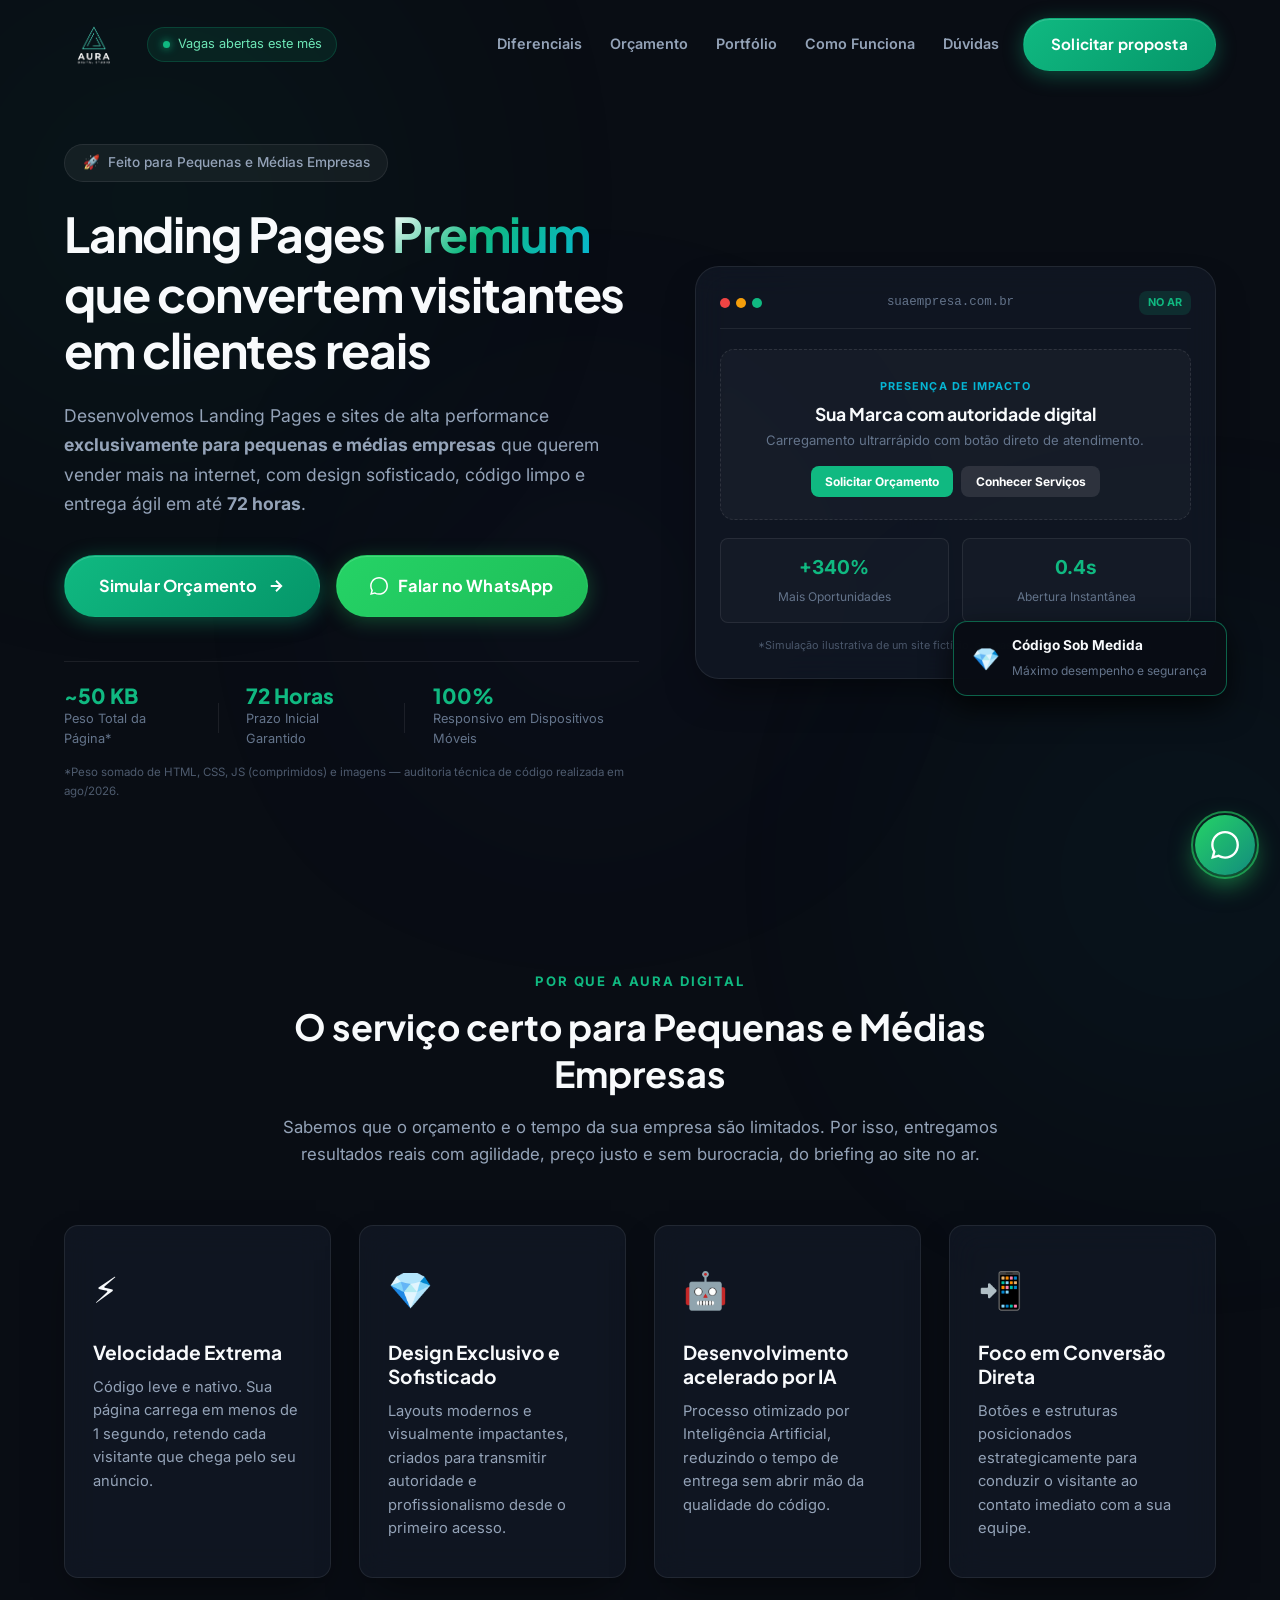
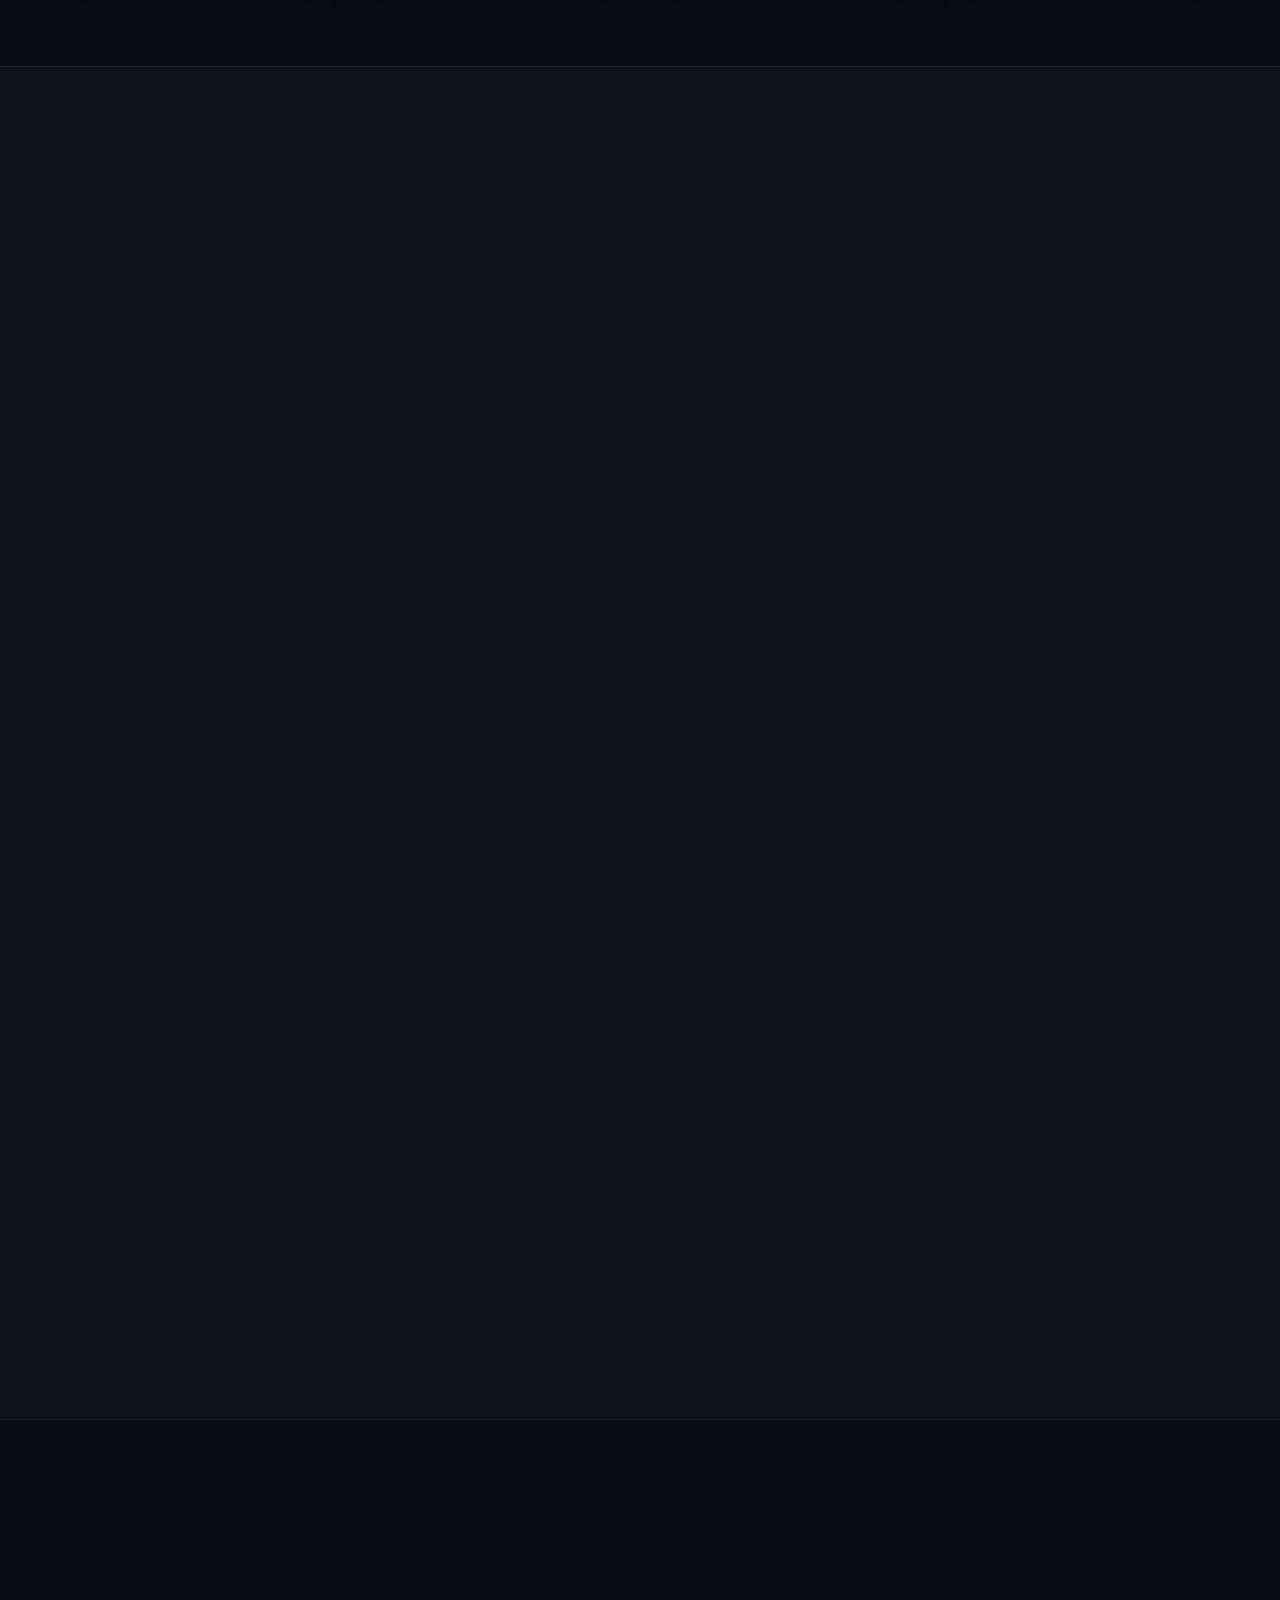
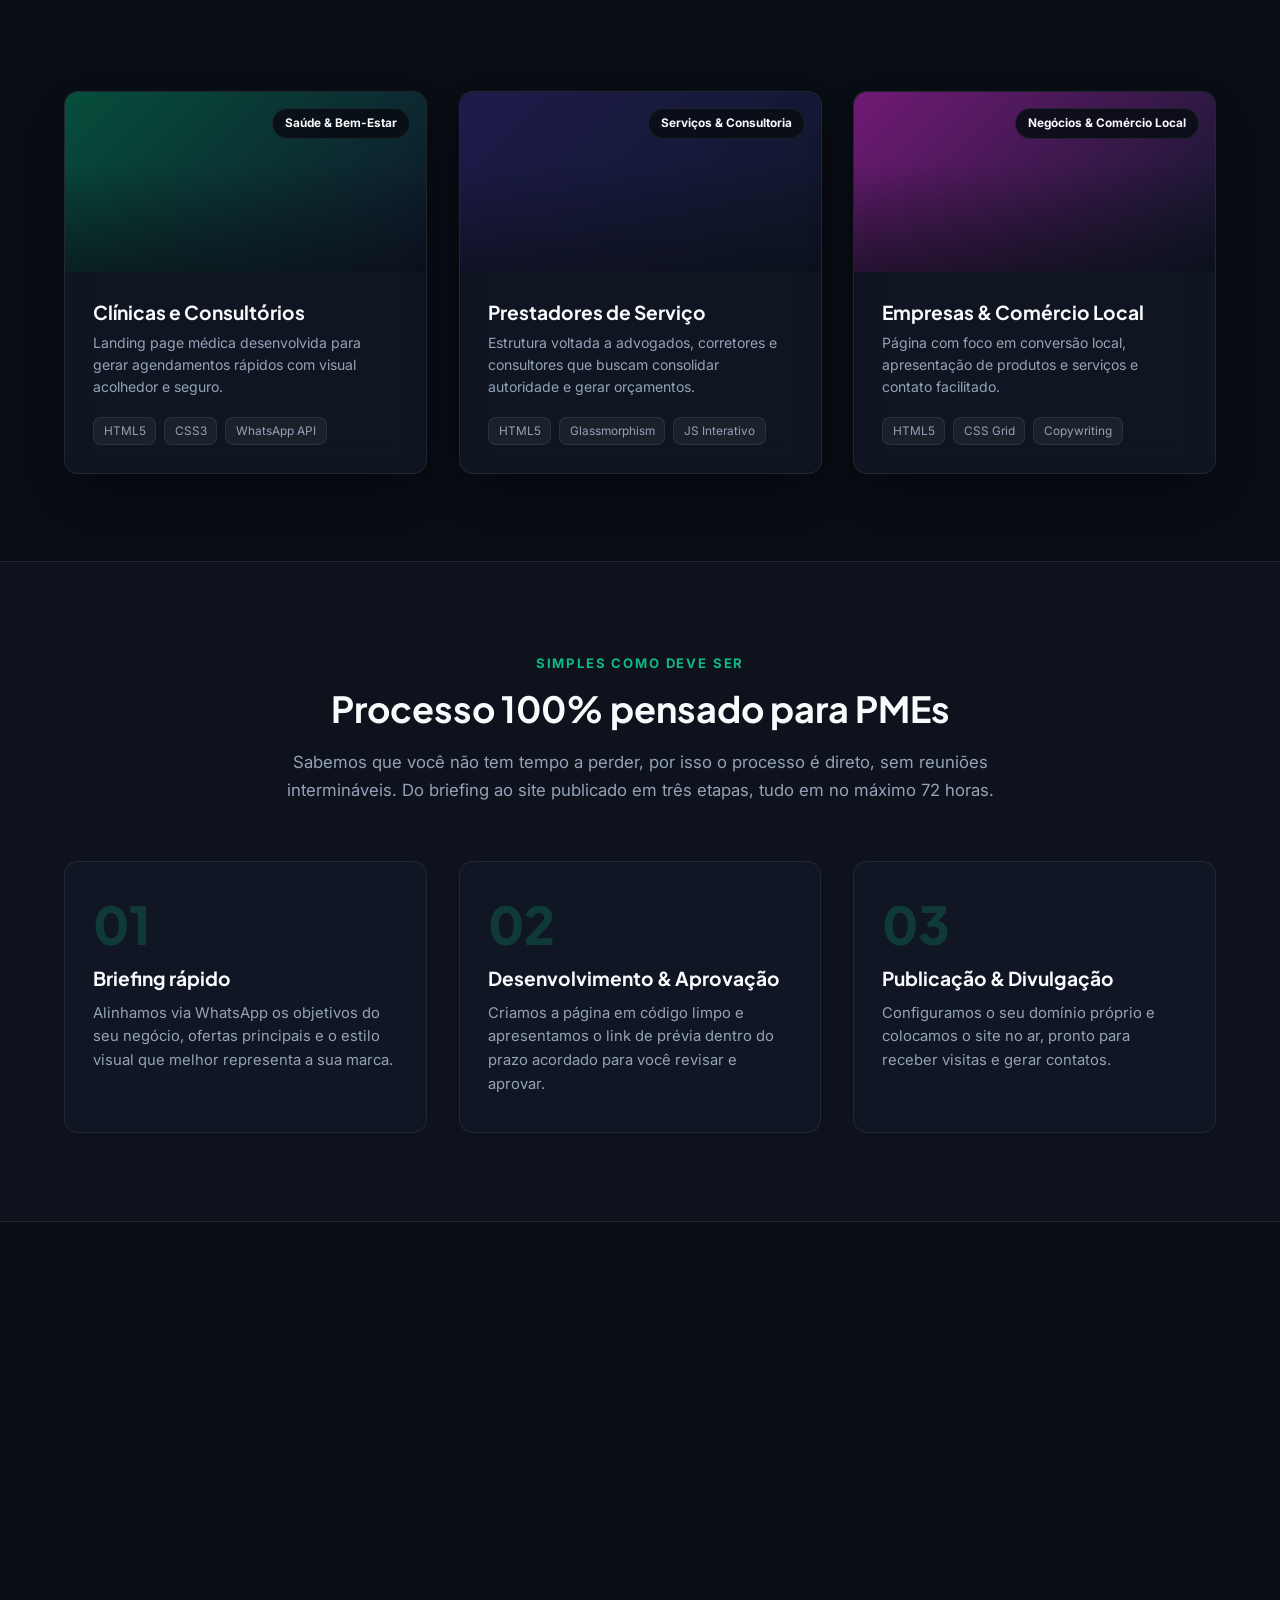
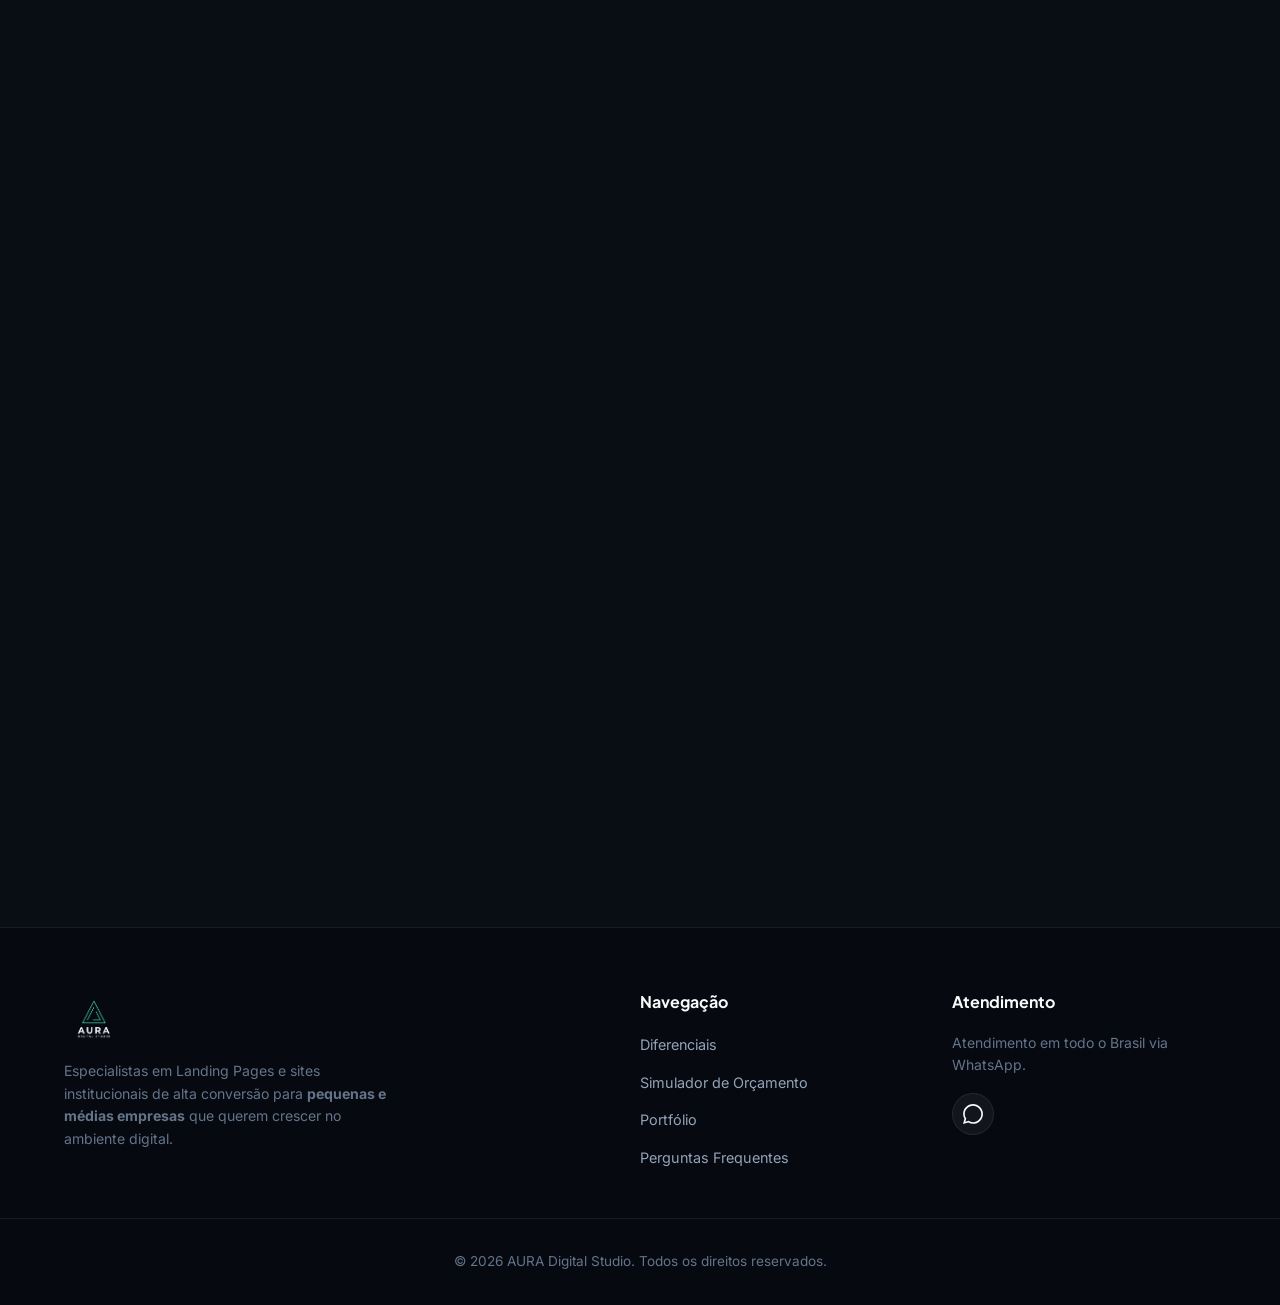
==== index.html @ 718838ae "git commit -m "Updated logo and styles"" ====
<!DOCTYPE html>
<html lang="pt-BR">

<head>
    <meta charset="UTF-8">
    <meta name="viewport" content="width=device-width, initial-scale=1.0">
    <title>AURA Digital Studio | Landing Pages & Sites de Alta Performance</title>
    <meta name="description"
        content="Desenvolvimento acelerado de Landing Pages e Sites de alta conversão para pequenas e médias empresas. Design premium e entregas em até 72 horas.">
    <meta name="theme-color" content="#090d14">
    <meta property="og:title" content="AURA Digital Studio | Sites & Landing Pages que Vendem">
    <meta property="og:description"
        content="Eleve a presença digital do seu negócio com uma Landing Page moderna, ultrarrápida e otimizada para dispositivos móveis.">
    <meta property="og:type" content="website">
    <link rel="preconnect" href="https://fonts.googleapis.com">
    <link rel="preconnect" href="https://fonts.gstatic.com" crossorigin>
    <link
        href="https://fonts.googleapis.com/css2?family=Inter:wght@400;500&family=Plus+Jakarta+Sans:wght@700;800&display=swap"
        rel="stylesheet">
    <link rel="stylesheet" href="styles.css">
</head>

<body>

    <!-- Background Glows -->
    <div class="bg-glow bg-glow-1"></div>
    <div class="bg-glow bg-glow-2"></div>
    <div class="bg-glow bg-glow-3"></div>

    <!-- Header -->
    <header class="site-header" id="header">
        <div class="container header-container">

            <!-- Logo da Marca -->
            <a href="#" class="logo" aria-label="AURA Digital Studio">
                <img src="assets/img/logo_aura.png" alt="Logo AURA Digital Studio" class="logo-img" width="46" height="52">
            </a>

            <div class="header-status">
                <span class="status-dot"></span>
                <span class="status-text">Vagas abertas este mês</span>
            </div>

            <nav class="nav-menu" id="navMenu">
                <a href="#diferenciais" class="nav-link">Diferenciais</a>
                <a href="#calculadora" class="nav-link">Orçamento</a>
                <a href="#portfolio" class="nav-link">Portfólio</a>
                <a href="#processo" class="nav-link">Como Funciona</a>
                <a href="#faq" class="nav-link">Dúvidas</a>
            </nav>

            <a href="#calculadora" class="btn btn-primary nav-cta">Solicitar proposta</a>

            <button class="mobile-toggle" id="mobileToggle" aria-label="Abrir Menu">
                <span></span><span></span><span></span>
            </button>
        </div>
    </header>

    <main>
        <!-- ===================== HERO ===================== -->
        <section class="hero-section" id="hero">
            <div class="container hero-grid">
                <div class="hero-content">
                    <div class="pill-badge magnetic">
                        <span class="pill-icon">🚀</span>
                        <span>Feito para Pequenas e Médias Empresas</span>
                    </div>

                    <h1 class="hero-title">
                        Landing Pages <span class="gradient-text">Premium</span><br>
                        que convertem visitantes<br>em clientes reais
                    </h1>

                    <p class="hero-subtitle">
                        Desenvolvemos Landing Pages e sites de alta performance <strong>exclusivamente para pequenas e
                            médias empresas</strong> que querem vender mais na internet, com design sofisticado, código
                        limpo e entrega ágil em até <strong>72 horas</strong>.
                    </p>

                    <div class="hero-actions">
                        <a href="#calculadora" class="btn btn-primary btn-lg magnetic">
                            <span>Simular Orçamento</span>
                            <svg width="18" height="18" viewBox="0 0 24 24" fill="none" stroke="currentColor"
                                stroke-width="2.5">
                                <path d="M5 12h14M12 5l7 7-7 7" />
                            </svg>
                        </a>
                        <a href="https://wa.me/5585981562086?text=Ol%C3%A1!%20Gostaria%20de%20solicitar%20uma%20proposta%20de%20desenvolvimento%20de%20site."
                            target="_blank" rel="noopener" class="btn btn-whatsapp btn-lg magnetic">
                            <svg width="18" height="18" viewBox="0 0 24 24" fill="currentColor">
                                <path
                                    d="M.057 24l1.687-6.163c-1.041-1.804-1.588-3.849-1.587-5.946.003-6.556 5.338-11.891 11.893-11.891 3.181.001 6.167 1.24 8.413 3.488 2.245 2.248 3.481 5.236 3.48 8.414-.003 6.557-5.338 11.892-11.893 11.892-1.99-.001-3.951-.5-5.688-1.448l-6.305 1.654zm6.597-3.807c1.676.995 3.276 1.591 5.392 1.592 5.448 0 9.886-4.434 9.889-9.885.002-5.462-4.415-9.89-9.881-9.892-5.452 0-9.887 4.434-9.889 9.884-.001 2.225.651 3.891 1.746 5.634l-.999 3.648 3.742-.981z" />
                            </svg>
                            <span>Falar no WhatsApp</span>
                        </a>
                    </div>

                    <div class="hero-metrics">
                        <div class="metric-item">
                            <span class="metric-value">~50 KB</span>
                            <span class="metric-label">Peso Total da Página*</span>
                        </div>
                        <div class="metric-divider"></div>
                        <div class="metric-item">
                            <span class="metric-value">72 Horas</span>
                            <span class="metric-label">Prazo Inicial Garantido</span>
                        </div>
                        <div class="metric-divider"></div>
                        <div class="metric-item">
                            <span class="metric-value">100%</span>
                            <span class="metric-label">Responsivo em Dispositivos Móveis</span>
                        </div>
                    </div>
                    <p class="metrics-footnote">*Peso somado de HTML, CSS, JS (comprimidos) e imagens — auditoria técnica de código realizada em ago/2026.</p>
                </div>

                <!-- Hero Mockup -->
                <div class="hero-visual" id="heroVisual">
                    <div class="glass-card hero-preview-card" id="heroCard">
                        <div class="card-header-bar">
                            <div class="window-dots">
                                <span class="dot red"></span>
                                <span class="dot yellow"></span>
                                <span class="dot green"></span>
                            </div>
                            <div class="window-title">suaempresa.com.br</div>
                            <div class="window-badge">NO AR</div>
                        </div>
                        <div class="card-preview-body">
                            <div class="preview-hero-mock">
                                <div class="mock-tag">PRESENÇA DE IMPACTO</div>
                                <h3>Sua Marca com autoridade digital</h3>
                                <p>Carregamento ultrarrápido com botão direto de atendimento.</p>
                                <div class="mock-btn-group">
                                    <div class="mock-btn primary">Solicitar Orçamento</div>
                                    <div class="mock-btn secondary">Conhecer Serviços</div>
                                </div>
                            </div>
                            <div class="preview-metrics-grid">
                                <div class="mini-stat">
                                    <span class="stat-number">+340%</span>
                                    <span class="stat-text">Mais Oportunidades</span>
                                </div>
                                <div class="mini-stat">
                                    <span class="stat-number">0.4s</span>
                                    <span class="stat-text">Abertura Instantânea</span>
                                </div>
                            </div>
                            <p class="mock-disclaimer">*Simulação ilustrativa de um site fictício, apenas para demonstração visual.</p>
                        </div>
                        <div class="floating-badge" id="floatingBadge">
                            <div class="badge-icon">💎</div>
                            <div class="badge-info">
                                <strong>Código Sob Medida</strong>
                                <span>Máximo desempenho e segurança</span>
                            </div>
                        </div>
                    </div>
                </div>
            </div>
        </section>

        <!-- ===================== DIFERENCIAIS ===================== -->
        <section class="section" id="diferenciais">
            <div class="container">
                <div class="section-header text-center">
                    <span class="section-subtitle">POR QUE A AURA DIGITAL</span>
                    <h2 class="section-title">O serviço certo para Pequenas e Médias Empresas</h2>
                    <p class="section-desc">Sabemos que o orçamento e o tempo da sua empresa são limitados. Por isso,
                        entregamos resultados reais com agilidade, preço justo e sem burocracia, do briefing ao site no
                        ar.</p>
                </div>
                <div class="features-grid">
                    <div class="glass-card feature-card tilt-card">
                        <div class="feature-icon">⚡</div>
                        <h3>Velocidade Extrema</h3>
                        <p>Código leve e nativo. Sua página carrega em menos de 1 segundo, retendo cada visitante que
                            chega pelo seu anúncio.</p>
                    </div>
                    <div class="glass-card feature-card tilt-card">
                        <div class="feature-icon">💎</div>
                        <h3>Design Exclusivo e Sofisticado</h3>
                        <p>Layouts modernos e visualmente impactantes, criados para transmitir autoridade e
                            profissionalismo desde o primeiro acesso.</p>
                    </div>
                    <div class="glass-card feature-card tilt-card">
                        <div class="feature-icon">🤖</div>
                        <h3>Desenvolvimento acelerado por IA</h3>
                        <p>Processo otimizado por Inteligência Artificial, reduzindo o tempo de entrega sem abrir mão da
                            qualidade do código.</p>
                    </div>
                    <div class="glass-card feature-card tilt-card">
                        <div class="feature-icon">📲</div>
                        <h3>Foco em Conversão Direta</h3>
                        <p>Botões e estruturas posicionados estrategicamente para conduzir o visitante ao contato
                            imediato com a sua equipe.</p>
                    </div>
                </div>
            </div>
        </section>

        <!-- ===================== CALCULADORA ===================== -->
        <section class="section section-dark" id="calculadora">
            <div class="container">
                <div class="section-header text-center">
                    <span class="section-subtitle">TRANSPARÊNCIA E FACILIDADE</span>
                    <h2 class="section-title">Simulador de Investimento em Tempo Real</h2>
                    <p class="section-desc">Selecione as opções do seu projeto e confira a estimativa de valor e prazo
                        instantaneamente.</p>
                </div>

                <div class="glass-card calculator-wrapper">
                    <div class="calculator-steps">

                        <!-- Passo 1 -->
                        <div class="calc-group">
                            <label class="calc-label">1. Selecione o Tipo de Projeto:</label>
                            <div class="options-grid" id="typeOptions">
                                <button type="button" class="option-card active" data-type="lp" data-price="690"
                                    data-time="3 a 4 dias úteis">
                                    <div class="option-header">
                                        <span class="option-title">Landing Page de Vendas</span>
                                        <span class="option-badge">Recomendado</span>
                                    </div>
                                    <p class="option-desc">Página focada em converter tráfego e anúncios em novos
                                        contatos diretos no WhatsApp.</p>
                                    <span class="option-price">A partir de R$ 690</span>
                                </button>
                                <button type="button" class="option-card" data-type="site" data-price="1290"
                                    data-time="5 a 7 dias úteis">
                                    <div class="option-header">
                                        <span class="option-title">Site Institucional Completo</span>
                                    </div>
                                    <p class="option-desc">Estrutura multi-seções: Home, Empresa, Serviços, Portfólio e
                                        Contato.</p>
                                    <span class="option-price">A partir de R$ 1.290</span>
                                </button>
                                <button type="button" class="option-card" data-type="redesign" data-price="590"
                                    data-time="3 a 4 dias úteis">
                                    <div class="option-header">
                                        <span class="option-title">Redesign & Modernização</span>
                                    </div>
                                    <p class="option-desc">Reformulação visual completa e melhoria de velocidade em um
                                        site já existente.</p>
                                    <span class="option-price">A partir de R$ 590</span>
                                </button>
                            </div>
                        </div>

                        <!-- Passo 2 -->
                        <div class="calc-group">
                            <label class="calc-label">2. Recursos Adicionais (opcional):</label>
                            <div class="addons-grid" id="addonOptions">
                                <label class="addon-checkbox">
                                    <input type="checkbox" value="seo" data-name="Otimização SEO para o Google"
                                        data-price="150" checked>
                                    <span class="checkmark"></span>
                                    <span class="addon-info">
                                        <strong>Otimização SEO para o Google</strong>
                                        <small>Melhore seu posicionamento orgânico (+ R$ 150)</small>
                                    </span>
                                </label>
                                <label class="addon-checkbox">
                                    <input type="checkbox" value="form" data-name="Formulário de Captura por E-mail"
                                        data-price="100">
                                    <span class="checkmark"></span>
                                    <span class="addon-info">
                                        <strong>Formulário de Captura por E-mail</strong>
                                        <small>Receba dados dos leads na sua caixa de entrada (+ R$ 100)</small>
                                    </span>
                                </label>
                                <label class="addon-checkbox">
                                    <input type="checkbox" value="copy" data-name="Redação de Textos (Copywriting)"
                                        data-price="200" checked>
                                    <span class="checkmark"></span>
                                    <span class="addon-info">
                                        <strong>Redação de textos (copywriting)</strong>
                                        <small>Elaboração profissional focada em conversão (+ R$ 200)</small>
                                    </span>
                                </label>
                                <label class="addon-checkbox">
                                    <input type="checkbox" value="domain" data-name="Configuração de Domínio e SSL"
                                        data-price="100">
                                    <span class="checkmark"></span>
                                    <span class="addon-info">
                                        <strong>Configuração de Domínio e SSL</strong>
                                        <small>Instalação do seu endereço .com.br com certificado de segurança (+ R$
                                            100)</small>
                                    </span>
                                </label>
                            </div>
                        </div>

                        <!-- Passo 3: Manutenção Mensal -->
                        <div class="calc-group">
                            <label class="calc-label">3. Plano de Acompanhamento Mensal (Opcional):</label>
                            <div class="maintenance-options" id="maintenanceOptions">
                                <button type="button" class="maintenance-card" data-plan="none" data-m-price="0"
                                    data-m-name="Sem plano mensal">
                                    <div class="m-header">
                                        <span class="m-title">Sem manutenção</span>
                                    </div>
                                    <p class="m-desc">Entrega única do projeto, sem vínculo mensal.</p>
                                    <span class="m-price">R$ 0/mês</span>
                                </button>
                                <button type="button" class="maintenance-card active" data-plan="essencial"
                                    data-m-price="99" data-m-name="Plano Essencial">
                                    <div class="m-header">
                                        <span class="m-title">Plano Essencial</span>
                                        <span class="option-badge">Popular</span>
                                    </div>
                                    <p class="m-desc">Monitoramento de desempenho, backup mensal e até 2 ajustes de
                                        conteúdo por mês.</p>
                                    <span class="m-price">R$ 99/mês</span>
                                </button>
                                <button type="button" class="maintenance-card" data-plan="premium" data-m-price="179"
                                    data-m-name="Plano Premium">
                                    <div class="m-header">
                                        <span class="m-title">Plano Premium</span>
                                    </div>
                                    <p class="m-desc">Tudo do Essencial mais relatório mensal de acesso, atualizações de
                                        SEO e suporte prioritário.</p>
                                    <span class="m-price">R$ 179/mês</span>
                                </button>
                            </div>
                        </div>

                    </div>

                    <!-- Summary -->
                    <div class="calculator-summary">
                        <div class="summary-card">
                            <h3>Resumo da Estimativa</h3>
                            <div class="summary-details">
                                <div class="summary-row">
                                    <span>Projeto:</span>
                                    <strong id="selectedTypeName">Landing Page de Vendas</strong>
                                </div>
                                <div class="summary-row">
                                    <span>Prazo:</span>
                                    <strong id="estimatedTime">3 a 4 dias úteis</strong>
                                </div>
                                <div class="summary-row">
                                    <span>Recursos:</span>
                                    <span id="selectedAddonsList" class="addons-list-badge">SEO para Google,
                                        Copywriting</span>
                                </div>
                                <div class="summary-row">
                                    <span>Manutenção:</span>
                                    <span id="selectedMaintenance" class="addons-list-badge">Plano Essencial</span>
                                </div>
                            </div>
                            <div class="summary-divider"></div>
                            <div class="summary-total">
                                <div class="total-row">
                                    <span>Investimento Único:</span>
                                    <div class="total-price" id="totalPriceDisplay">R$ 1.040,00</div>
                                </div>
                                <div class="total-row monthly" id="monthlyRow">
                                    <span>Mensalidade:</span>
                                    <div class="monthly-price" id="monthlyPriceDisplay">+ R$ 99/mês</div>
                                </div>
                                <small>*Pagamento facilitado no PIX ou Cartão de Crédito</small>
                            </div>
                            <a href="#" id="calcSendWhatsapp" target="_blank" rel="noopener"
                                class="btn btn-whatsapp btn-block btn-lg">
                                <svg width="18" height="18" viewBox="0 0 24 24" fill="currentColor">
                                    <path
                                        d="M.057 24l1.687-6.163c-1.041-1.804-1.588-3.849-1.587-5.946.003-6.556 5.338-11.891 11.893-11.891 3.181.001 6.167 1.24 8.413 3.488 2.245 2.248 3.481 5.236 3.48 8.414-.003 6.557-5.338 11.892-11.893 11.892-1.99-.001-3.951-.5-5.688-1.448l-6.305 1.654zm6.597-3.807c1.676.995 3.276 1.591 5.392 1.592 5.448 0 9.886-4.434 9.889-9.885.002-5.462-4.415-9.89-9.881-9.892-5.452 0-9.887 4.434-9.889 9.884-.001 2.225.651 3.891 1.746 5.634l-.999 3.648 3.742-.981z" />
                                </svg>
                                <span>Enviar Proposta via WhatsApp</span>
                            </a>
                        </div>
                    </div>
                </div>
            </div>
        </section>

        <!-- ===================== PORTFÓLIO ===================== -->
        <section class="section" id="portfolio">
            <div class="container">
                <div class="section-header text-center">
                    <span class="section-subtitle">DEMONSTRAÇÃO PRÁTICA</span>
                    <h2 class="section-title">Modelos e projetos de exemplo</h2>
                    <p class="section-desc">Conheça estilos de layouts desenvolvidos para diferentes segmentos de
                        negócio.</p>
                </div>
                <div class="portfolio-grid">
                    <div class="glass-card portfolio-card tilt-card">
                        <div class="portfolio-thumb thumb-clinica">
                            <span class="project-category">Saúde & Bem-Estar</span>
                        </div>
                        <div class="portfolio-body">
                            <h3>Clínicas e Consultórios</h3>
                            <p>Landing page médica desenvolvida para gerar agendamentos rápidos com visual acolhedor e
                                seguro.</p>
                            <div class="tech-tags">
                                <span class="tag">HTML5</span>
                                <span class="tag">CSS3</span>
                                <span class="tag">WhatsApp API</span>
                            </div>
                        </div>
                    </div>
                    <div class="glass-card portfolio-card tilt-card">
                        <div class="portfolio-thumb thumb-portfolio">
                            <span class="project-category">Serviços & Consultoria</span>
                        </div>
                        <div class="portfolio-body">
                            <h3>Prestadores de Serviço</h3>
                            <p>Estrutura voltada a advogados, corretores e consultores que buscam consolidar autoridade
                                e gerar orçamentos.</p>
                            <div class="tech-tags">
                                <span class="tag">HTML5</span>
                                <span class="tag">Glassmorphism</span>
                                <span class="tag">JS Interativo</span>
                            </div>
                        </div>
                    </div>
                    <div class="glass-card portfolio-card tilt-card">
                        <div class="portfolio-thumb thumb-mkt">
                            <span class="project-category">Negócios & Comércio Local</span>
                        </div>
                        <div class="portfolio-body">
                            <h3>Empresas & Comércio Local</h3>
                            <p>Página com foco em conversão local, apresentação de produtos e serviços e contato
                                facilitado.</p>
                            <div class="tech-tags">
                                <span class="tag">HTML5</span>
                                <span class="tag">CSS Grid</span>
                                <span class="tag">Copywriting</span>
                            </div>
                        </div>
                    </div>
                </div>
            </div>
        </section>

        <!-- ===================== PROCESSO ===================== -->
        <section class="section section-dark" id="processo">
            <div class="container">
                <div class="section-header text-center">
                    <span class="section-subtitle">SIMPLES COMO DEVE SER</span>
                    <h2 class="section-title">Processo 100% pensado para PMEs</h2>
                    <p class="section-desc">Sabemos que você não tem tempo a perder, por isso o processo é direto, sem
                        reuniões intermináveis. Do briefing ao site publicado em três etapas, tudo em no máximo 72 horas.</p>
                </div>
                <div class="process-steps">
                    <div class="process-step-card">
                        <div class="step-number">01</div>
                        <h3>Briefing rápido</h3>
                        <p>Alinhamos via WhatsApp os objetivos do seu negócio, ofertas principais e o estilo visual que
                            melhor representa a sua marca.</p>
                    </div>
                    <div class="process-step-card">
                        <div class="step-number">02</div>
                        <h3>Desenvolvimento & Aprovação</h3>
                        <p>Criamos a página em código limpo e apresentamos o link de prévia dentro do prazo acordado
                            para você revisar e aprovar.</p>
                    </div>
                    <div class="process-step-card">
                        <div class="step-number">03</div>
                        <h3>Publicação & Divulgação</h3>
                        <p>Configuramos o seu domínio próprio e colocamos o site no ar, pronto para receber
                            visitas e gerar contatos.</p>
                    </div>
                </div>
            </div>
        </section>

        <!-- ===================== FAQ ===================== -->
        <section class="section" id="faq">
            <div class="container">
                <div class="section-header text-center">
                    <span class="section-subtitle">TIRA DÚVIDAS</span>
                    <h2 class="section-title">Perguntas Frequentes</h2>
                    <p class="section-desc">Esclareça as principais dúvidas antes de iniciar o seu projeto conosco.</p>
                </div>
                <div class="faq-accordion">
                    <div class="faq-item">
                        <button class="faq-question">
                            <span>Qual é o prazo de entrega da Landing Page?</span>
                            <span class="faq-icon">+</span>
                        </button>
                        <div class="faq-answer">
                            <p>O prazo padrão para a entrega da primeira versão é de <strong>3 a 4 dias úteis</strong>
                                após o recebimento das informações do seu negócio.</p>
                        </div>
                    </div>
                    <div class="faq-item">
                        <button class="faq-question">
                            <span>Preciso contratar domínio e hospedagem antes?</span>
                            <span class="faq-icon">+</span>
                        </button>
                        <div class="faq-answer">
                            <p>Não se preocupe com isso agora. Orientamos você no processo de registro do domínio e realizamos toda a configuração de publicação.</p>
                        </div>
                    </div>
                    <div class="faq-item">
                        <button class="faq-question">
                            <span>O site funcionará bem em aparelhos celulares?</span>
                            <span class="faq-icon">+</span>
                        </button>
                        <div class="faq-answer">
                            <p>Sim. Todos os projetos são desenvolvidos com o conceito <strong>Mobile First</strong>,
                                garantindo navegação rápida, botões acessíveis e boa leitura em qualquer tamanho de
                                tela.</p>
                        </div>
                    </div>
                    <div class="faq-item">
                        <button class="faq-question">
                            <span>O que inclui o plano de manutenção mensal?</span>
                            <span class="faq-icon">+</span>
                        </button>
                        <div class="faq-answer">
                            <p>Os planos mensais incluem monitoramento de desempenho, backup regular do conteúdo,
                                ajustes de texto e imagem conforme o plano contratado. O plano Premium adiciona
                                relatórios de acesso e suporte prioritário.</p>
                        </div>
                    </div>
                    <div class="faq-item">
                        <button class="faq-question">
                            <span>Como é feito o pagamento?</span>
                            <span class="faq-icon">+</span>
                        </button>
                        <div class="faq-answer">
                            <p>Trabalhamos com <strong>50% na contratação</strong> e <strong>50% somente após aprovação
                                    final</strong> do projeto. Aceitamos PIX e Cartão de Crédito.</p>
                        </div>
                    </div>
                </div>
            </div>
        </section>

        <!-- ===================== CTA FINAL ===================== -->
        <section class="section section-cta">
            <div class="container text-center">
                <div class="glass-card cta-banner">
                    <h2>Sua pequena ou média empresa merece um site de verdade</h2>
                    <p>Não deixe seus clientes irem para a concorrência por falta de presença digital. Entre em contato
                        agora e receba uma proposta personalizada, sem compromisso.</p>
                    <a href="https://wa.me/5585981562086?text=Ol%C3%A1!%20Gostaria%20de%20solicitar%20um%20or%C3%A7amento%20de%20site%20para%20minha%20empresa."
                        target="_blank" rel="noopener" class="btn btn-whatsapp btn-lg magnetic">
                        <svg width="22" height="22" viewBox="0 0 24 24" fill="currentColor">
                            <path
                                d="M.057 24l1.687-6.163c-1.041-1.804-1.588-3.849-1.587-5.946.003-6.556 5.338-11.891 11.893-11.891 3.181.001 6.167 1.24 8.413 3.488 2.245 2.248 3.481 5.236 3.48 8.414-.003 6.557-5.338 11.892-11.893 11.892-1.99-.001-3.951-.5-5.688-1.448l-6.305 1.654zm6.597-3.807c1.676.995 3.276 1.591 5.392 1.592 5.448 0 9.886-4.434 9.889-9.885.002-5.462-4.415-9.89-9.881-9.892-5.452 0-9.887 4.434-9.889 9.884-.001 2.225.651 3.891 1.746 5.634l-.999 3.648 3.742-.981z" />
                        </svg>
                        <span>Conversar no WhatsApp</span>
                    </a>
                </div>
            </div>
        </section>
    </main>

    <!-- Footer -->
    <footer class="site-footer">
        <div class="container footer-content">
            <div class="footer-brand">
                <a href="#" class="logo" aria-label="AURA Digital Studio">
                    <img src="assets/img/logo_aura.png" alt="Logo AURA Digital Studio" class="logo-img" width="46" height="52">
                </a>
                <p>Especialistas em Landing Pages e sites institucionais de alta conversão para <strong>pequenas e
                        médias empresas</strong> que querem crescer no ambiente digital.</p>
            </div>
            <div class="footer-links">
                <h4>Navegação</h4>
                <ul>
                    <li><a href="#diferenciais">Diferenciais</a></li>
                    <li><a href="#calculadora">Simulador de Orçamento</a></li>
                    <li><a href="#portfolio">Portfólio</a></li>
                    <li><a href="#faq">Perguntas Frequentes</a></li>
                </ul>
            </div>
            <div class="footer-social">
                <h4>Atendimento</h4>
                <p class="contact-info">Atendimento em todo o Brasil via WhatsApp.</p>
                <div class="social-icons">
                    <a href="https://wa.me/5585981562086" target="_blank" rel="noopener" aria-label="WhatsApp">
                        <svg width="20" height="20" viewBox="0 0 24 24" fill="currentColor">
                            <path
                                d="M.057 24l1.687-6.163c-1.041-1.804-1.588-3.849-1.587-5.946.003-6.556 5.338-11.891 11.893-11.891 3.181.001 6.167 1.24 8.413 3.488 2.245 2.248 3.481 5.236 3.48 8.414-.003 6.557-5.338 11.892-11.893 11.892-1.99-.001-3.951-.5-5.688-1.448l-6.305 1.654zm6.597-3.807c1.676.995 3.276 1.591 5.392 1.592 5.448 0 9.886-4.434 9.889-9.885.002-5.462-4.415-9.89-9.881-9.892-5.452 0-9.887 4.434-9.889 9.884-.001 2.225.651 3.891 1.746 5.634l-.999 3.648 3.742-.981z" />
                        </svg>
                    </a>
                </div>
            </div>
        </div>
        <div class="footer-bottom text-center">
            <p>&copy; 2026 AURA Digital Studio. Todos os direitos reservados.</p>
        </div>
    </footer>

    <!-- Floating WhatsApp -->
    <a href="https://wa.me/5585981562086?text=Ol%C3%A1!%20Encontrei%20seu%20site%20e%20gostaria%20de%20solicitar%20um%20or%C3%A7amento."
        target="_blank" rel="noopener" class="whatsapp-float" aria-label="Contato WhatsApp">
        <span class="whatsapp-badge-pulse"></span>
        <svg width="28" height="28" viewBox="0 0 24 24" fill="currentColor">
            <path
                d="M.057 24l1.687-6.163c-1.041-1.804-1.588-3.849-1.587-5.946.003-6.556 5.338-11.891 11.893-11.891 3.181.001 6.167 1.24 8.413 3.488 2.245 2.248 3.481 5.236 3.48 8.414-.003 6.557-5.338 11.892-11.893 11.892-1.99-.001-3.951-.5-5.688-1.448l-6.305 1.654zm6.597-3.807c1.676.995 3.276 1.591 5.392 1.592 5.448 0 9.886-4.434 9.889-9.885.002-5.462-4.415-9.89-9.881-9.892-5.452 0-9.887 4.434-9.889 9.884-.001 2.225.651 3.891 1.746 5.634l-.999 3.648 3.742-.981z" />
        </svg>
        <span class="whatsapp-tooltip">Atendimento via WhatsApp</span>
    </a>

    <script src="script.js" defer></script>
</body>

</html>
---- styles.css ----
/* ==========================================
   AURA DIGITAL STUDIO — Design System v2
   Theme: Obsidian Dark & Emerald Glass
   ========================================== */

:root {
    --bg-dark:       #090d14;
    --bg-card:       rgba(18, 25, 38, 0.75);
    --bg-card-hover: rgba(26, 36, 54, 0.92);
    --bg-dark-alt:   #0d121c;

    --primary:       #10b981;
    --primary-glow:  rgba(16, 185, 129, 0.38);
    --accent-cyan:   #06b6d4;
    --wa-green:      #25d366;
    --wa-hover:      #1ebd58;

    --text-primary:   #f8fafc;
    --text-secondary: #94a3b8;
    --text-muted:     #64748b;

    --border-glass:  rgba(255,255,255,0.08);
    --glass-shadow:  0 20px 40px -15px rgba(0,0,0,0.55);

    --font-heading:  'Plus Jakarta Sans', system-ui, sans-serif;
    --font-body:     'Inter', system-ui, sans-serif;

    --radius-sm:   8px;
    --radius-md:   14px;
    --radius-lg:   24px;
    --radius-full: 9999px;

    --ease-out: cubic-bezier(0.16,1,0.3,1);
    --ease-spring: cubic-bezier(0.34,1.56,0.64,1);
}

/* ── Reset ── */
*, *::before, *::after { box-sizing: border-box; margin: 0; padding: 0; }
html { scroll-behavior: smooth; font-size: 16px; }
body {
    background: var(--bg-dark);
    color: var(--text-primary);
    font-family: var(--font-body);
    line-height: 1.6;
    overflow-x: hidden;
    -webkit-font-smoothing: antialiased;
}

/* ─────────────────────────────────────────
   BACKGROUND GLOWS
───────────────────────────────────────── */
.bg-glow {
    position: fixed;
    border-radius: 50%;
    filter: blur(150px);
    pointer-events: none;
    z-index: 0;
    opacity: 0;
    animation: glowFadeIn 1.2s forwards;
}
.bg-glow-1 { width:600px; height:600px; top:-100px; left:-150px; background: radial-gradient(circle, var(--primary) 0%, transparent 70%); opacity:0; animation-delay:0.2s; }
.bg-glow-2 { width:550px; height:550px; top:600px; right:-180px; background: radial-gradient(circle, var(--accent-cyan) 0%, transparent 70%); opacity:0; animation-delay:0.5s; }
.bg-glow-3 { width:400px; height:400px; bottom:100px; left:30%; background: radial-gradient(circle, #6366f1 0%, transparent 70%); opacity:0; animation-delay:0.8s; }
@keyframes glowFadeIn {
    to { opacity: 0.14; }
}

/* ─────────────────────────────────────────
   CONTAINER / SECTIONS
───────────────────────────────────────── */
.container {
    width: 100%;
    max-width: 1200px;
    margin: 0 auto;
    padding: 0 1.5rem;
}
.section { padding: 5.5rem 0; position: relative; z-index: 1; }
.section-dark {
    background: var(--bg-dark-alt);
    border-top: 1px solid var(--border-glass);
    border-bottom: 1px solid var(--border-glass);
}
.section-cta { padding: 4rem 0; }

/* ─────────────────────────────────────────
   TYPOGRAPHY
───────────────────────────────────────── */
h1,h2,h3,h4 {
    font-family: var(--font-heading);
    color: var(--text-primary);
    line-height: 1.25;
    font-weight: 700;
}
.gradient-text {
    background: linear-gradient(135deg, #ffffff 0%, var(--primary) 45%, var(--accent-cyan) 100%);
    background-clip: text;
    -webkit-background-clip: text;
    -webkit-text-fill-color: transparent;
    display: inline-block;
    padding-bottom: 3px;
}
.text-center { text-align: center; }
.section-header { max-width: 740px; margin: 0 auto 3.5rem auto; }
.section-subtitle {
    display: inline-block;
    color: var(--primary);
    font-size: 0.82rem;
    font-weight: 700;
    letter-spacing: 0.14em;
    text-transform: uppercase;
    margin-bottom: 0.75rem;
}
.section-title { font-size: 2.25rem; margin-bottom: 1rem; line-height: 1.3; }
.section-desc  { color: var(--text-secondary); font-size: 1.05rem; line-height: 1.65; }

/* ─────────────────────────────────────────
   GLASS CARD
───────────────────────────────────────── */
.glass-card {
    background: var(--bg-card);
    backdrop-filter: blur(16px);
    -webkit-backdrop-filter: blur(16px);
    border: 1px solid var(--border-glass);
    border-radius: var(--radius-md);
    box-shadow: var(--glass-shadow);
    transition: border-color 0.3s ease, background 0.3s ease, transform 0.3s var(--ease-out), box-shadow 0.3s ease;
}
.glass-card:hover { border-color: rgba(16,185,129,0.3); }

/* ─────────────────────────────────────────
   BUTTONS
───────────────────────────────────────── */
.btn {
    display: inline-flex;
    align-items: center;
    justify-content: center;
    gap: 0.6rem;
    font-family: var(--font-heading);
    font-weight: 700;
    font-size: 0.95rem;
    letter-spacing: 0.01em;
    padding: 0.85rem 1.7rem;
    border-radius: var(--radius-full);
    text-decoration: none;
    cursor: pointer;
    border: 1px solid transparent;
    position: relative;
    overflow: hidden;
    transition: transform 0.25s var(--ease-spring), box-shadow 0.25s ease, background-color 0.2s ease, border-color 0.2s ease;
    isolation: isolate;
}

/* Ripple layer */
.btn::before {
    content: '';
    position: absolute;
    inset: 0;
    background: rgba(255,255,255,0.08);
    opacity: 0;
    transition: opacity 0.2s ease;
    border-radius: inherit;
}
.btn:hover::before { opacity: 1; }
.btn:active { transform: scale(0.96) !important; }

.btn-lg { padding: 1.05rem 2.1rem; font-size: 1.025rem; }
.btn-sm { padding: 0.55rem 1.2rem; font-size: 0.875rem; }
.btn-block { width: 100%; }

.btn-primary {
    background: linear-gradient(135deg, var(--primary) 0%, #059669 100%);
    color: #ffffff;
    box-shadow: 0 4px 20px var(--primary-glow), inset 0 1px 0 rgba(255,255,255,0.15);
}
.btn-primary:hover {
    transform: translateY(-3px) scale(1.02);
    box-shadow: 0 10px 35px rgba(16,185,129,0.55), inset 0 1px 0 rgba(255,255,255,0.2);
}

.btn-outline {
    background: rgba(255,255,255,0.04);
    color: var(--text-primary);
    border-color: rgba(255,255,255,0.12);
    font-weight: 700;
}
.btn-outline:hover {
    background: rgba(255,255,255,0.1);
    border-color: rgba(16,185,129,0.5);
    transform: translateY(-2px);
    box-shadow: 0 6px 20px rgba(16,185,129,0.2);
}

.btn-whatsapp {
    background: linear-gradient(135deg, var(--wa-green) 0%, var(--wa-hover) 100%);
    color: #ffffff;
    box-shadow: 0 4px 20px rgba(37, 211, 102, 0.3), inset 0 1px 0 rgba(255, 255, 255, 0.15);
}

.btn-whatsapp:hover {
    transform: translateY(-3px) scale(1.02);
    box-shadow: 0 10px 35px rgba(37, 211, 102, 0.5), inset 0 1px 0 rgba(255, 255, 255, 0.2);
}

/* Magnetic effect container */
.magnetic { display: inline-flex; }

/* ─────────────────────────────────────────
   HEADER & NAV
───────────────────────────────────────── */
.site-header {
    position: fixed;
    top: 0; left: 0; width: 100%;
    z-index: 100;
    padding: 1.1rem 0;
    transition: padding 0.3s ease, background 0.3s ease, border-color 0.3s ease;
}
.site-header.scrolled {
    padding: 0.75rem 0;
    background: rgba(9,13,20,0.92);
    backdrop-filter: blur(22px);
    -webkit-backdrop-filter: blur(22px);
    border-bottom: 1px solid var(--border-glass);
}
.header-container {
    display: flex;
    align-items: center;
    gap: 1.5rem;
}

/* Logo SVG */
.logo-img {
    height: 52px;
    width: auto;
    display: block;
}
.header-status {
    display: flex;
    align-items: center;
    gap: 0.5rem;
    background: rgba(16,185,129,0.1);
    border: 1px solid rgba(16,185,129,0.22);
    padding: 0.38rem 0.9rem;
    border-radius: var(--radius-full);
    font-size: 0.8rem;
    color: #6ee7b7;
    white-space: nowrap;
    margin-right: auto;  /* push nav to right */
}
.status-dot {
    width: 7px; height: 7px;
    border-radius: 50%;
    background: var(--primary);
    box-shadow: 0 0 8px var(--primary);
    animation: statusPulse 2s infinite;
}
@keyframes statusPulse {
    0%,100% { opacity:1; transform:scale(1); }
    50%      { opacity:0.35; transform:scale(0.8); }
}

.nav-menu {
    display: flex;
    align-items: center;
    gap: 1.75rem;
}
.nav-link {
    color: var(--text-secondary);
    text-decoration: none;
    font-size: 0.9rem;
    font-weight: 600;
    transition: color 0.2s ease;
    position: relative;
    padding-bottom: 2px;
}
.nav-link::after {
    content:'';
    position:absolute;
    bottom:0; left:0;
    width:0; height:1.5px;
    background: var(--primary);
    border-radius:2px;
    transition: width 0.25s var(--ease-out);
}
.nav-link:hover { color: var(--primary); }
.nav-link:hover::after { width: 100%; }

.nav-cta { flex-shrink: 0; }

.mobile-toggle {
    display: none;
    background: none;
    border: none;
    cursor: pointer;
    flex-direction: column;
    gap: 5px;
    padding: 0.5rem;
}
.mobile-toggle span {
    width: 22px; height: 2px;
    background: var(--text-primary);
    border-radius: 2px;
    transition: all 0.25s ease;
}

/* ─────────────────────────────────────────
   HERO
───────────────────────────────────────── */
.hero-section {
    padding-top: 9rem;
    padding-bottom: 5rem;
    position: relative;
    z-index: 1;
}
.hero-grid {
    display: grid;
    grid-template-columns: 1.05fr 0.95fr;
    gap: 3.5rem;
    align-items: center;
}

.pill-badge {
    display: inline-flex;
    align-items: center;
    gap: 0.5rem;
    background: rgba(255,255,255,0.05);
    border: 1px solid var(--border-glass);
    padding: 0.45rem 1.1rem;
    border-radius: var(--radius-full);
    font-size: 0.85rem;
    font-weight: 500;
    color: var(--text-secondary);
    margin-bottom: 1.5rem;
    transition: border-color 0.3s, background 0.3s;
}
.pill-badge:hover {
    border-color: rgba(16,185,129,0.4);
    background: rgba(16,185,129,0.06);
}

.hero-title {
    font-size: 3rem;
    line-height: 1.18;
    margin-bottom: 1.35rem;
    letter-spacing: -0.025em;
}

.hero-subtitle {
    font-size: 1.1rem;
    color: var(--text-secondary);
    line-height: 1.68;
    margin-bottom: 2.25rem;
    max-width: 570px;
}

.hero-actions {
    display: flex;
    align-items: center;
    flex-wrap: wrap;
    gap: 1rem;
    margin-bottom: 2.75rem;
}

.hero-metrics {
    display: flex;
    align-items: center;
    gap: 1.75rem;
    padding-top: 1.5rem;
    border-top: 1px solid var(--border-glass);
}
.metric-item { display:flex; flex-direction:column; gap:0.15rem; }
.metric-value {
    font-family: var(--font-heading);
    font-size: 1.3rem;
    font-weight: 800;
    color: var(--primary);
    line-height: 1;
}
.metric-label { font-size: 0.8rem; color: var(--text-muted); }
.metric-divider { width:1px; height:30px; background:var(--border-glass); }
.metrics-footnote { font-size:0.72rem; color:var(--text-muted); margin-top:0.85rem; opacity:0.75; }

/* Hero Visual + Tilt */
.hero-visual { position: relative; perspective: 800px; }

.hero-preview-card {
    padding: 1.5rem;
    border-radius: var(--radius-lg);
    position: relative;
    transform-style: preserve-3d;
    transition: transform 0.12s ease, box-shadow 0.12s ease;
    will-change: transform;
}

.card-header-bar {
    display:flex; align-items:center; justify-content:space-between;
    padding-bottom:0.85rem;
    border-bottom:1px solid var(--border-glass);
    margin-bottom:1.25rem;
}
.window-dots { display:flex; gap:6px; }
.window-dots .dot { width:10px; height:10px; border-radius:50%; }
.dot.red    { background:#ef4444; }
.dot.yellow { background:#f59e0b; }
.dot.green  { background:#10b981; }
.window-title { font-size:0.78rem; color:var(--text-muted); font-family:monospace; }
.window-badge {
    font-size:0.68rem; font-weight:700;
    background:rgba(16,185,129,0.15); color:var(--primary);
    padding:0.2rem 0.55rem; border-radius:var(--radius-sm);
}

.preview-hero-mock {
    background:rgba(255,255,255,0.03);
    border:1px dashed rgba(255,255,255,0.1);
    border-radius:var(--radius-md);
    padding:1.35rem;
    text-align:center;
    margin-bottom:1.1rem;
}
.mock-tag {
    display:inline-block;
    font-size:0.68rem; font-weight:700; letter-spacing:0.1em;
    color:var(--accent-cyan); margin-bottom:0.45rem;
}
.preview-hero-mock h3 { font-size:1.1rem; margin-bottom:0.35rem; }
.preview-hero-mock p  { font-size:0.82rem; color:var(--text-muted); margin-bottom:0.9rem; }
.mock-btn-group { display:flex; justify-content:center; flex-wrap:wrap; gap:0.5rem; }
.mock-btn { padding:0.4rem 0.9rem; border-radius:var(--radius-sm); font-size:0.75rem; font-weight:700; }
.mock-btn.primary   { background:var(--primary); color:#fff; }
.mock-btn.secondary { background:rgba(255,255,255,0.1); color:#fff; }

.preview-metrics-grid {
    display:grid; grid-template-columns:1fr 1fr; gap:0.85rem;
}
.mock-disclaimer {
    font-size:0.68rem; color:var(--text-muted);
    text-align:center; margin-top:0.85rem; opacity:0.7;
}
.mini-stat {
    background:rgba(255,255,255,0.025);
    border:1px solid var(--border-glass);
    padding:0.85rem;
    border-radius:var(--radius-sm);
    text-align:center;
}
.stat-number { display:block; font-size:1.2rem; font-weight:700; color:var(--primary); }
.stat-text   { font-size:0.75rem; color:var(--text-muted); }

.floating-badge {
    position:absolute;
    bottom:-18px; right:-12px;
    background:rgba(9,13,20,0.97);
    border:1px solid rgba(16,185,129,0.5);
    padding:0.8rem 1.15rem;
    border-radius:var(--radius-md);
    display:flex; align-items:center; gap:0.75rem;
    box-shadow:0 12px 30px rgba(0,0,0,0.7);
    backdrop-filter:blur(10px);
    z-index:10;
    animation: floatBob 4s ease-in-out infinite;
}
@keyframes floatBob {
    0%,100% { transform: translateY(0); }
    50%      { transform: translateY(-8px); }
}
.badge-icon  { font-size:1.4rem; }
.badge-info strong { display:block; font-size:0.85rem; }
.badge-info span   { font-size:0.75rem; color:var(--text-muted); }

/* ─────────────────────────────────────────
   FEATURES GRID — Tilt Cards
───────────────────────────────────────── */
.features-grid {
    display:grid;
    grid-template-columns:repeat(auto-fit,minmax(240px,1fr));
    gap:1.75rem;
}
.feature-card {
    padding:2.25rem 1.75rem;
    border-radius:var(--radius-md);
    transform-style:preserve-3d;
    will-change:transform;
    transition:transform 0.15s ease, border-color 0.3s ease, box-shadow 0.3s ease;
}
.feature-card:hover {
    background: var(--bg-card-hover);
    box-shadow: 0 25px 50px -12px rgba(0,0,0,0.5), 0 0 30px rgba(16,185,129,0.12);
}
.feature-icon { font-size:2.25rem; margin-bottom:1.25rem; }
.feature-card h3 { font-size:1.2rem; margin-bottom:0.75rem; }
.feature-card p  { color:var(--text-secondary); font-size:0.92rem; line-height:1.6; }

/* ─────────────────────────────────────────
   CALCULATOR
───────────────────────────────────────── */
.calculator-wrapper {
    display:grid;
    grid-template-columns:1.3fr 0.82fr;
    gap:2.5rem;
    padding:2.5rem;
    border-radius:var(--radius-lg);
}
.calc-group    { margin-bottom:2rem; }
.calc-group:last-child { margin-bottom:0; }
.calc-label {
    display:block;
    font-family:var(--font-heading);
    font-size:1rem; font-weight:700;
    margin-bottom:0.9rem;
    color:var(--text-primary);
}

.options-grid {
    display:grid;
    grid-template-columns:repeat(auto-fit,minmax(200px,1fr));
    gap:1rem;
}
.option-card {
    background:rgba(255,255,255,0.02);
    border:1px solid var(--border-glass);
    border-radius:var(--radius-md);
    padding:1.2rem;
    text-align:left;
    cursor: pointer;
    transition:all 0.2s ease;
}
.option-card:hover {
    border-color:rgba(255,255,255,0.2);
    background:rgba(255,255,255,0.04);
    transform:translateY(-2px);
    box-shadow:0 8px 20px rgba(0,0,0,0.35);
}
.option-card.active {
    border-color:var(--primary);
    background:rgba(16,185,129,0.08);
    box-shadow:0 0 0 1px rgba(16,185,129,0.3), 0 10px 25px rgba(16,185,129,0.12);
}
.option-header { display:flex; justify-content:space-between; align-items:center; margin-bottom:0.45rem; }
.option-title  { font-weight:700; font-size:0.92rem; color:var(--text-primary); }
.option-badge  {
    font-size:0.62rem; font-weight:700;
    background:var(--primary); color:var(--bg-dark);
    padding:0.15rem 0.45rem; border-radius:var(--radius-sm);
    text-transform:uppercase;
}
.option-desc  { font-size:0.82rem; color:var(--text-secondary); margin-bottom:0.8rem; line-height:1.45; }
.option-price { font-family:var(--font-heading); font-size:0.9rem; font-weight:700; color:var(--primary); }

/* Maintenance Options (same style as option-card) */
.maintenance-options {
    display:grid;
    grid-template-columns:repeat(auto-fit,minmax(190px,1fr));
    gap:1rem;
}
.maintenance-card {
    background:rgba(255,255,255,0.02);
    border:1px solid var(--border-glass);
    border-radius:var(--radius-md);
    padding:1.2rem;
    text-align:left;
    cursor: pointer;
    transition:all 0.2s ease;
}
.maintenance-card:hover {
    border-color:rgba(255,255,255,0.2);
    background:rgba(255,255,255,0.04);
    transform:translateY(-2px);
    box-shadow:0 8px 20px rgba(0,0,0,0.35);
}
.maintenance-card.active {
    border-color:var(--accent-cyan);
    background:rgba(6,182,212,0.07);
    box-shadow:0 0 0 1px rgba(6,182,212,0.3), 0 10px 25px rgba(6,182,212,0.1);
}
.m-header { display:flex; justify-content:space-between; align-items:center; margin-bottom:0.45rem; }
.m-title   { font-weight:700; font-size:0.92rem; color:var(--text-primary); }
.m-desc    { font-size:0.82rem; color:var(--text-secondary); margin-bottom:0.8rem; line-height:1.45; }
.m-price   { font-family:var(--font-heading); font-size:0.9rem; font-weight:700; color:var(--accent-cyan); }

/* Addons */
.addons-grid { display:grid; grid-template-columns:repeat(auto-fit,minmax(230px,1fr)); gap:1rem; }
.addon-checkbox {
    display:flex; align-items:flex-start; gap:0.8rem;
    background:rgba(255,255,255,0.02);
    border:1px solid var(--border-glass);
    border-radius:var(--radius-sm);
    padding:1rem;
    cursor: pointer;
    transition:all 0.2s ease;
}
.addon-checkbox:hover { background:rgba(255,255,255,0.04); border-color:rgba(16,185,129,0.2); box-shadow:0 6px 16px rgba(0,0,0,0.3); }
.addon-checkbox input { accent-color:var(--primary); width:18px; height:18px; margin-top:2px; cursor: pointer; }
.addon-info strong { display:block; font-size:0.875rem; color:var(--text-primary); line-height:1.3; }
.addon-info small  { display:block; font-size:0.77rem;  color:var(--text-muted);    margin-top:0.2rem; }

/* Summary Panel */
.calculator-summary { position:sticky; top:100px; }
.summary-card {
    background:rgba(9,13,20,0.97);
    border:1px solid rgba(16,185,129,0.3);
    border-radius:var(--radius-md);
    padding:2rem;
    box-shadow:0 15px 35px rgba(0,0,0,0.6);
}
.summary-card h3 { font-size:1.15rem; margin-bottom:1.25rem; padding-bottom:0.75rem; border-bottom:1px solid var(--border-glass); }
.summary-details { display:flex; flex-direction:column; gap:0.85rem; }
.summary-row { display:flex; flex-direction:column; gap:0.2rem; font-size:0.875rem; }
.summary-row span { color:var(--text-muted); }
.summary-row strong { color:var(--text-primary); }
.addons-list-badge { font-size:0.82rem; color:var(--accent-cyan); font-weight:500; line-height:1.4; }
.summary-divider { height:1px; background:var(--border-glass); margin:1.25rem 0; }
.summary-total { margin-bottom:1.5rem; }
.total-row { display:flex; flex-direction:column; gap:0.2rem; margin-bottom:0.75rem; }
.total-row span { font-size:0.82rem; color:var(--text-muted); }
.total-price   { font-family:var(--font-heading); font-size:2.1rem; font-weight:800; color:var(--primary); line-height:1; }
.total-row.monthly { display:none; }
.total-row.monthly.visible { display:flex; }
.monthly-price { font-family:var(--font-heading); font-size:1.2rem; font-weight:700; color:var(--accent-cyan); }
.summary-total small { display:block; font-size:0.75rem; color:var(--text-muted); }

/* ─────────────────────────────────────────
   PORTFOLIO
───────────────────────────────────────── */
.portfolio-grid {
    display:grid;
    grid-template-columns:repeat(auto-fit,minmax(300px,1fr));
    gap:2rem;
}
.portfolio-card {
    overflow:hidden;
    border-radius:var(--radius-md);
    transform-style:preserve-3d;
    will-change:transform;
}
.portfolio-thumb {
    height:180px;
    position:relative;
    display:flex; align-items:flex-start; justify-content:flex-end;
    padding:1rem;
    overflow:hidden;
}
.portfolio-thumb::after {
    content:'';
    position:absolute; inset:0;
    background:linear-gradient(to bottom, transparent 40%, rgba(9,13,20,0.6));
}
.thumb-clinica  { background:linear-gradient(135deg,#064e3b,#0f172a); }
.thumb-portfolio{ background:linear-gradient(135deg,#1e1b4b,#0f172a); }
.thumb-mkt      { background:linear-gradient(135deg,#701a75,#0f172a); }
.project-category {
    font-size:0.74rem; font-weight:700;
    background:rgba(9,13,20,0.88);
    backdrop-filter:blur(5px);
    color:var(--text-primary);
    padding:0.3rem 0.75rem;
    border-radius:var(--radius-full);
    border:1px solid var(--border-glass);
    position:relative; z-index:1;
}
.portfolio-body { padding:1.75rem; }
.portfolio-body h3 { font-size:1.2rem; margin-bottom:0.5rem; }
.portfolio-body p  { color:var(--text-secondary); font-size:0.88rem; line-height:1.55; margin-bottom:1.25rem; }
.tech-tags { display:flex; flex-wrap:wrap; gap:0.5rem; }
.tag {
    font-size:0.74rem;
    background:rgba(255,255,255,0.05);
    border:1px solid var(--border-glass);
    color:var(--text-secondary);
    padding:0.2rem 0.6rem;
    border-radius:var(--radius-sm);
}

/* ─────────────────────────────────────────
   PROCESS STEPS
───────────────────────────────────────── */
.process-steps { display:grid; grid-template-columns:repeat(auto-fit,minmax(260px,1fr)); gap:2rem; }
.process-step-card {
    background:var(--bg-card);
    border:1px solid var(--border-glass);
    border-radius:var(--radius-md);
    padding:2.25rem 1.75rem;
    transition:border-color 0.3s, transform 0.3s var(--ease-out);
}
.process-step-card:hover {
    border-color:rgba(16,185,129,0.3);
    transform:translateY(-4px);
}
.step-number {
    font-family:var(--font-heading);
    font-size:3.25rem; font-weight:800;
    color:rgba(16,185,129,0.22);
    line-height:1; margin-bottom:1rem;
}
.process-step-card h3 { font-size:1.2rem; margin-bottom:0.75rem; }
.process-step-card p  { color:var(--text-secondary); font-size:0.925rem; line-height:1.6; }

/* ─────────────────────────────────────────
   FAQ ACCORDION
───────────────────────────────────────── */
.faq-accordion { max-width:800px; margin:0 auto; display:flex; flex-direction:column; gap:1rem; }
.faq-item {
    background:var(--bg-card);
    border:1px solid var(--border-glass);
    border-radius:var(--radius-md);
    overflow:hidden;
    transition:border-color 0.2s;
}
.faq-item:hover { border-color:rgba(16,185,129,0.25); }
.faq-item.active { border-color:rgba(16,185,129,0.4); }
.faq-question {
    width:100%; background:none; border:none;
    padding:1.35rem 1.5rem;
    display:flex; justify-content:space-between; align-items:center;
    font-family:var(--font-heading);
    font-size:1rem; font-weight:700;
    color:var(--text-primary);
    text-align:left; cursor: pointer;
    transition:color 0.2s;
}
.faq-question:hover { color:var(--primary); }
.faq-icon {
    font-size:1.4rem; color:var(--primary);
    transition:transform 0.3s var(--ease-spring);
    flex-shrink:0;
}
.faq-item.active .faq-icon { transform:rotate(45deg); }
.faq-answer {
    max-height:0; overflow:hidden;
    transition:max-height 0.35s ease, padding 0.3s ease;
    padding:0 1.5rem;
    color:var(--text-secondary);
    font-size:0.93rem; line-height:1.65;
}
.faq-item.active .faq-answer { max-height:250px; padding:0 1.5rem 1.5rem; }

/* ─────────────────────────────────────────
   CTA BANNER
───────────────────────────────────────── */
.cta-banner {
    padding:3.5rem 2rem;
    border-radius:var(--radius-lg);
    background:linear-gradient(135deg,rgba(16,185,129,0.14),rgba(6,182,212,0.09));
    border:1px solid rgba(16,185,129,0.3);
    max-width:900px; margin:0 auto;
}
.cta-banner h2 { font-size:2.1rem; margin-bottom:1rem; }
.cta-banner p  { color:var(--text-secondary); font-size:1.05rem; max-width:620px; margin:0 auto 2rem; }

/* ─────────────────────────────────────────
   FOOTER
───────────────────────────────────────── */
.site-footer {
    background:#06090f;
    border-top:1px solid var(--border-glass);
    padding-top:4rem; padding-bottom:2rem;
}
.footer-content {
    display:grid; grid-template-columns:2fr 1fr 1fr;
    gap:3rem; margin-bottom:3rem;
}
.footer-brand p { color:var(--text-muted); font-size:0.88rem; margin-top:1rem; max-width:340px; }
.contact-info   { color:var(--text-muted); font-size:0.875rem; margin-bottom:1rem; }
.footer-links h4, .footer-social h4 { font-size:1rem; margin-bottom:1.25rem; }
.footer-links ul { list-style:none; display:flex; flex-direction:column; gap:0.75rem; }
.footer-links a  { color:var(--text-secondary); text-decoration:none; font-size:0.9rem; transition:color 0.2s; }
.footer-links a:hover { color:var(--primary); }
.social-icons { display:flex; gap:1rem; }
.social-icons a {
    width:42px; height:42px; border-radius:50%;
    background:rgba(255,255,255,0.05);
    border:1px solid var(--border-glass);
    color:var(--text-primary);
    display:flex; align-items:center; justify-content:center;
    transition:all 0.2s ease; cursor: pointer;
}
.social-icons a:hover { background:var(--wa-green); color:#fff; transform:translateY(-3px); box-shadow:0 8px 20px rgba(37,211,102,0.35); }
.footer-bottom { padding-top:2rem; border-top:1px solid var(--border-glass); color:var(--text-muted); font-size:0.85rem; }

/* ─────────────────────────────────────────
   FLOATING WHATSAPP
───────────────────────────────────────── */
.whatsapp-float {
    position:fixed; bottom:25px; right:25px;
    width:60px; height:60px;
    background:linear-gradient(135deg,#25d366,#128c7e);
    color:#fff; border-radius:50%;
    display:flex; align-items:center; justify-content:center;
    box-shadow:0 10px 25px rgba(37,211,102,0.5);
    z-index:99; text-decoration:none;
    transition:transform 0.25s var(--ease-spring), box-shadow 0.25s ease;
    cursor: pointer;
}
.whatsapp-float:hover {
    transform:scale(1.12);
    box-shadow:0 15px 35px rgba(37,211,102,0.65);
}
.whatsapp-badge-pulse {
    position:absolute; inset:-4px;
    border-radius:50%;
    border:2px solid rgba(37,211,102,0.6);
    animation:waPulse 2s infinite;
}
@keyframes waPulse {
    0%   { transform:scale(1);   opacity:0.8; }
    100% { transform:scale(1.45); opacity:0; }
}
.whatsapp-tooltip {
    position:absolute; right:72px;
    background:rgba(9,13,20,0.97);
    border:1px solid var(--border-glass);
    color:var(--text-primary);
    padding:0.5rem 0.9rem;
    border-radius:var(--radius-sm);
    font-size:0.8rem; font-weight:600;
    white-space:nowrap; pointer-events:none;
    opacity:0; transform:translateX(8px);
    transition:all 0.2s ease;
}
.whatsapp-float:hover .whatsapp-tooltip { opacity:1; transform:translateX(0); }

/* ─────────────────────────────────────────
   SCROLL REVEAL
───────────────────────────────────────── */
.reveal {
    opacity:0;
    transform:translateY(28px);
    transition:opacity 0.7s var(--ease-out), transform 0.7s var(--ease-out);
}
.reveal.active { opacity:1; transform:translateY(0); }
.reveal-left  { opacity:0; transform:translateX(-30px); transition:opacity 0.7s var(--ease-out), transform 0.7s var(--ease-out); }
.reveal-right { opacity:0; transform:translateX(30px);  transition:opacity 0.7s var(--ease-out), transform 0.7s var(--ease-out); }
.reveal-left.active, .reveal-right.active { opacity:1; transform:translateX(0); }

/* ─────────────────────────────────────────
   RESPONSIVE (OTIMIZADO PARA MOBILE)
───────────────────────────────────────── */
@media (max-width:1024px) {
    .hero-grid { grid-template-columns:1fr; gap:3rem; }
    .hero-title { font-size:2.5rem; }
    .floating-badge { position:relative; bottom:0; right:0; margin-top:1rem; justify-content:center; }
    .calculator-wrapper { grid-template-columns:1fr; }
    .calculator-summary { position:static; }
    .footer-content { grid-template-columns:1fr; gap:2rem; }
}

@media (max-width:960px) {
    /* Cabeçalho e Navegação — ativa o menu hambúrguer já no tablet,
       antes que logo + selo + links + botão comecem a vazar do cabeçalho */
    .header-status { display:none; }
    .nav-menu {
        position:fixed; top:75px; left:0; width:100%;
        background:rgba(9,13,20,0.98);
        backdrop-filter:blur(20px);
        -webkit-backdrop-filter:blur(20px);
        flex-direction:column; padding:2rem 0; gap:1.5rem;
        border-bottom:1px solid var(--border-glass);
        transform:translateY(-150%);
        transition:transform 0.35s cubic-bezier(0.16,1,0.3,1);
        z-index: 99;
    }
    .nav-menu.active  { transform:translateY(0); }
    .mobile-toggle { display:flex; z-index: 101; }
    
    /* Animação do ícone hambúrguer */
    .mobile-toggle.active span:nth-child(1) { transform: translateY(7px) rotate(45deg); }
    .mobile-toggle.active span:nth-child(2) { opacity: 0; }
    .mobile-toggle.active span:nth-child(3) { transform: translateY(-7px) rotate(-45deg); }
    .nav-cta { display:none; }
}

@media (max-width:768px) {
    /* Espaçamentos e Tipografia Gerais */
    .section { padding: 4rem 0; }
    .section-title { font-size: 1.8rem; }
    
    /* Hero Section */
    .hero-section { padding-top: 7rem; padding-bottom: 3rem; }
    .hero-title { font-size:2.1rem; }
    .hero-actions { flex-direction:column; align-items:stretch; }
    .btn-lg { width:100%; }
    .hero-metrics { flex-direction: column; align-items: center; gap: 1rem; text-align: center; }
    .metric-divider { display:none; }
    .card-preview-body { padding: 1rem; }
    .preview-metrics-grid { grid-template-columns: 1fr; }

    /* Força empilhamento em telas pequenas */
    .features-grid, 
    .options-grid, 
    .addons-grid, 
    .maintenance-options, 
    .portfolio-grid, 
    .process-steps {
        grid-template-columns: 1fr; 
    }

    /* Ajustes de Calculadora e Outros */
    .calculator-wrapper { padding: 1.5rem; }
    .cta-banner { padding: 2rem 1.5rem; }
    .cta-banner h2 { font-size: 1.6rem; }
}
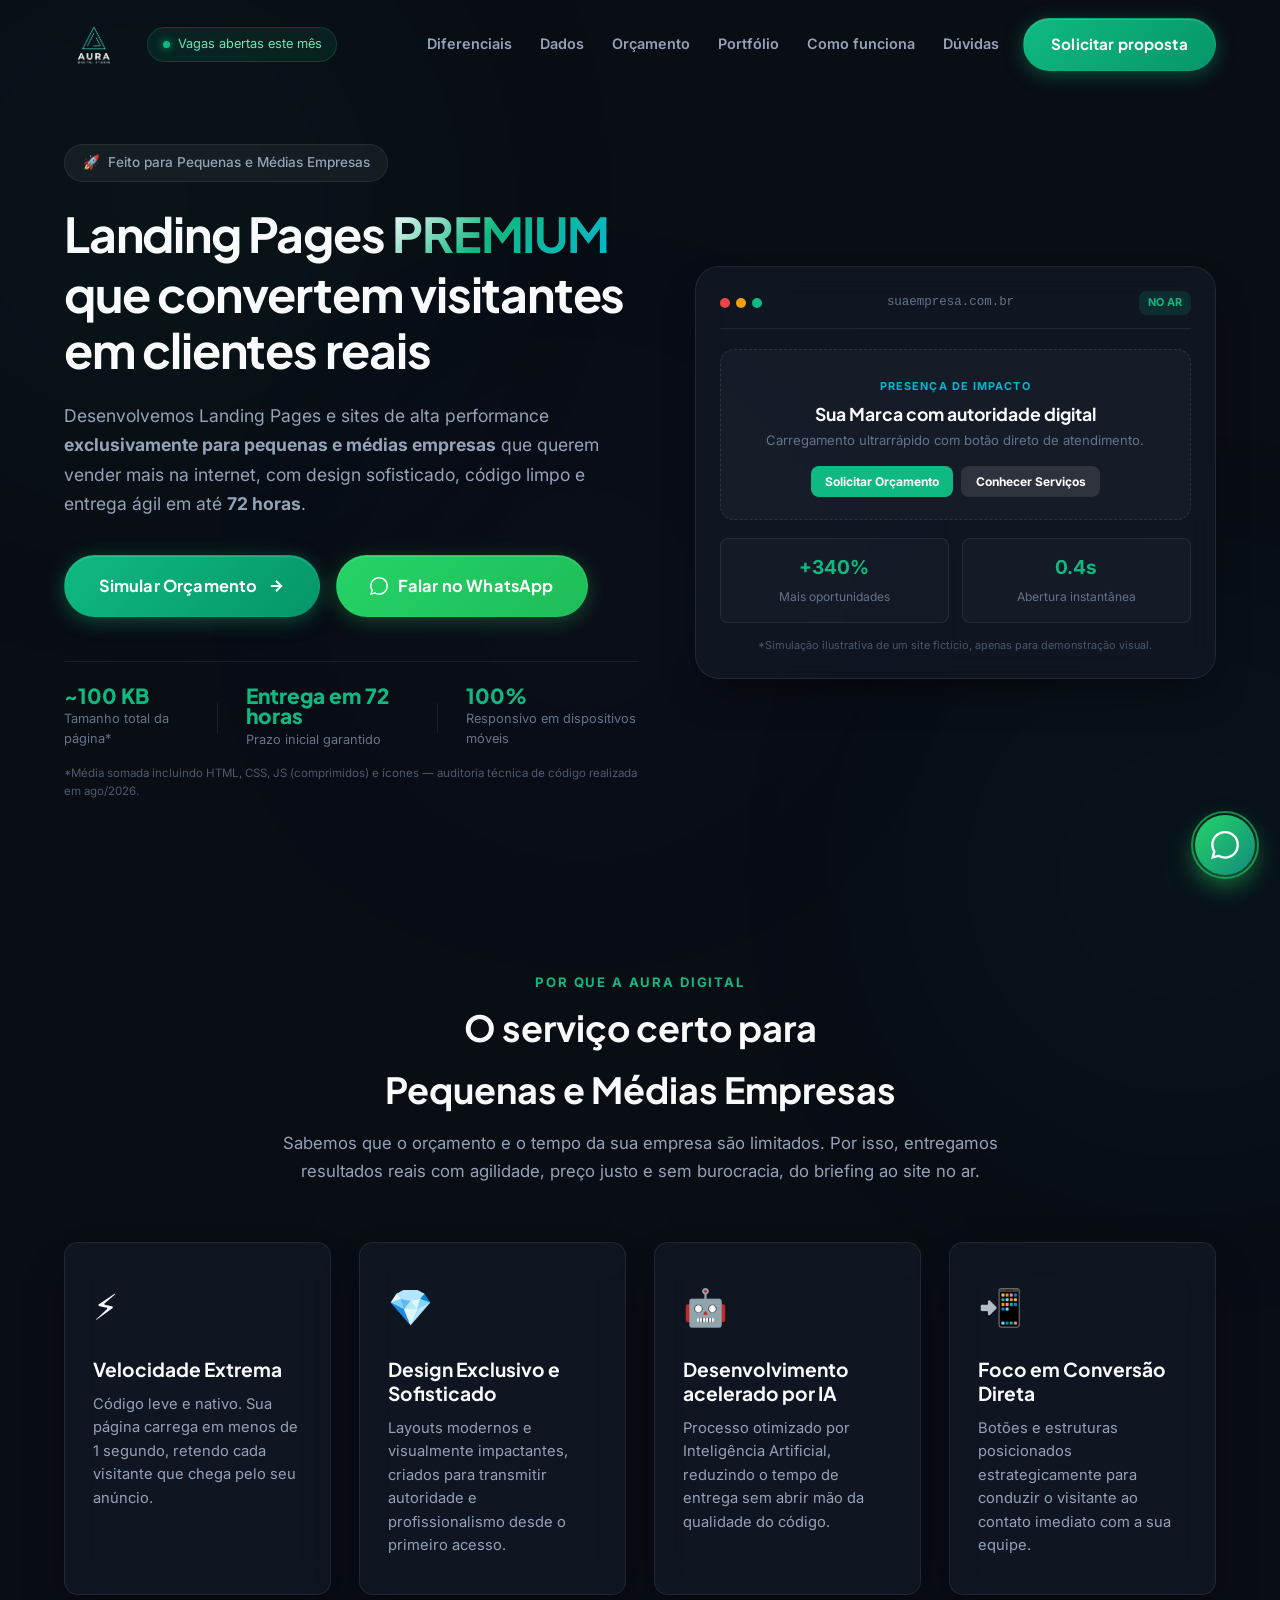
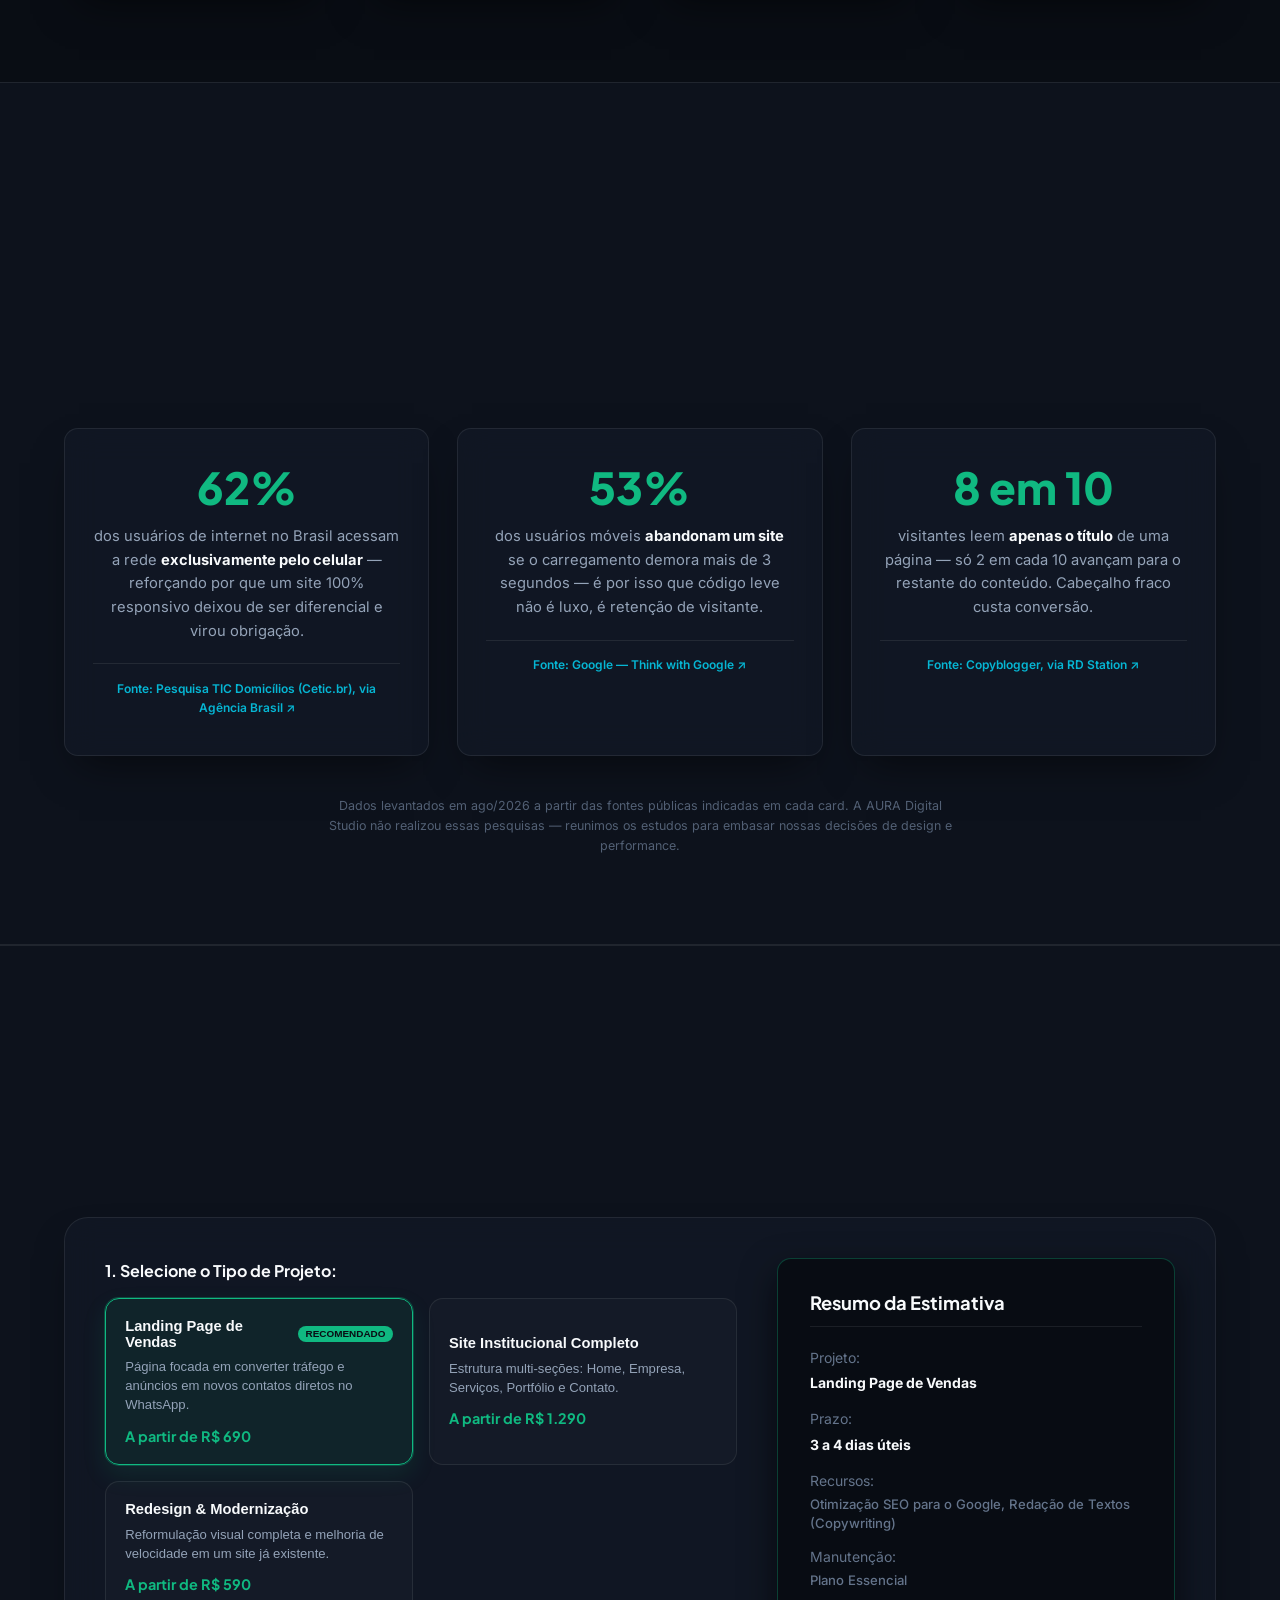
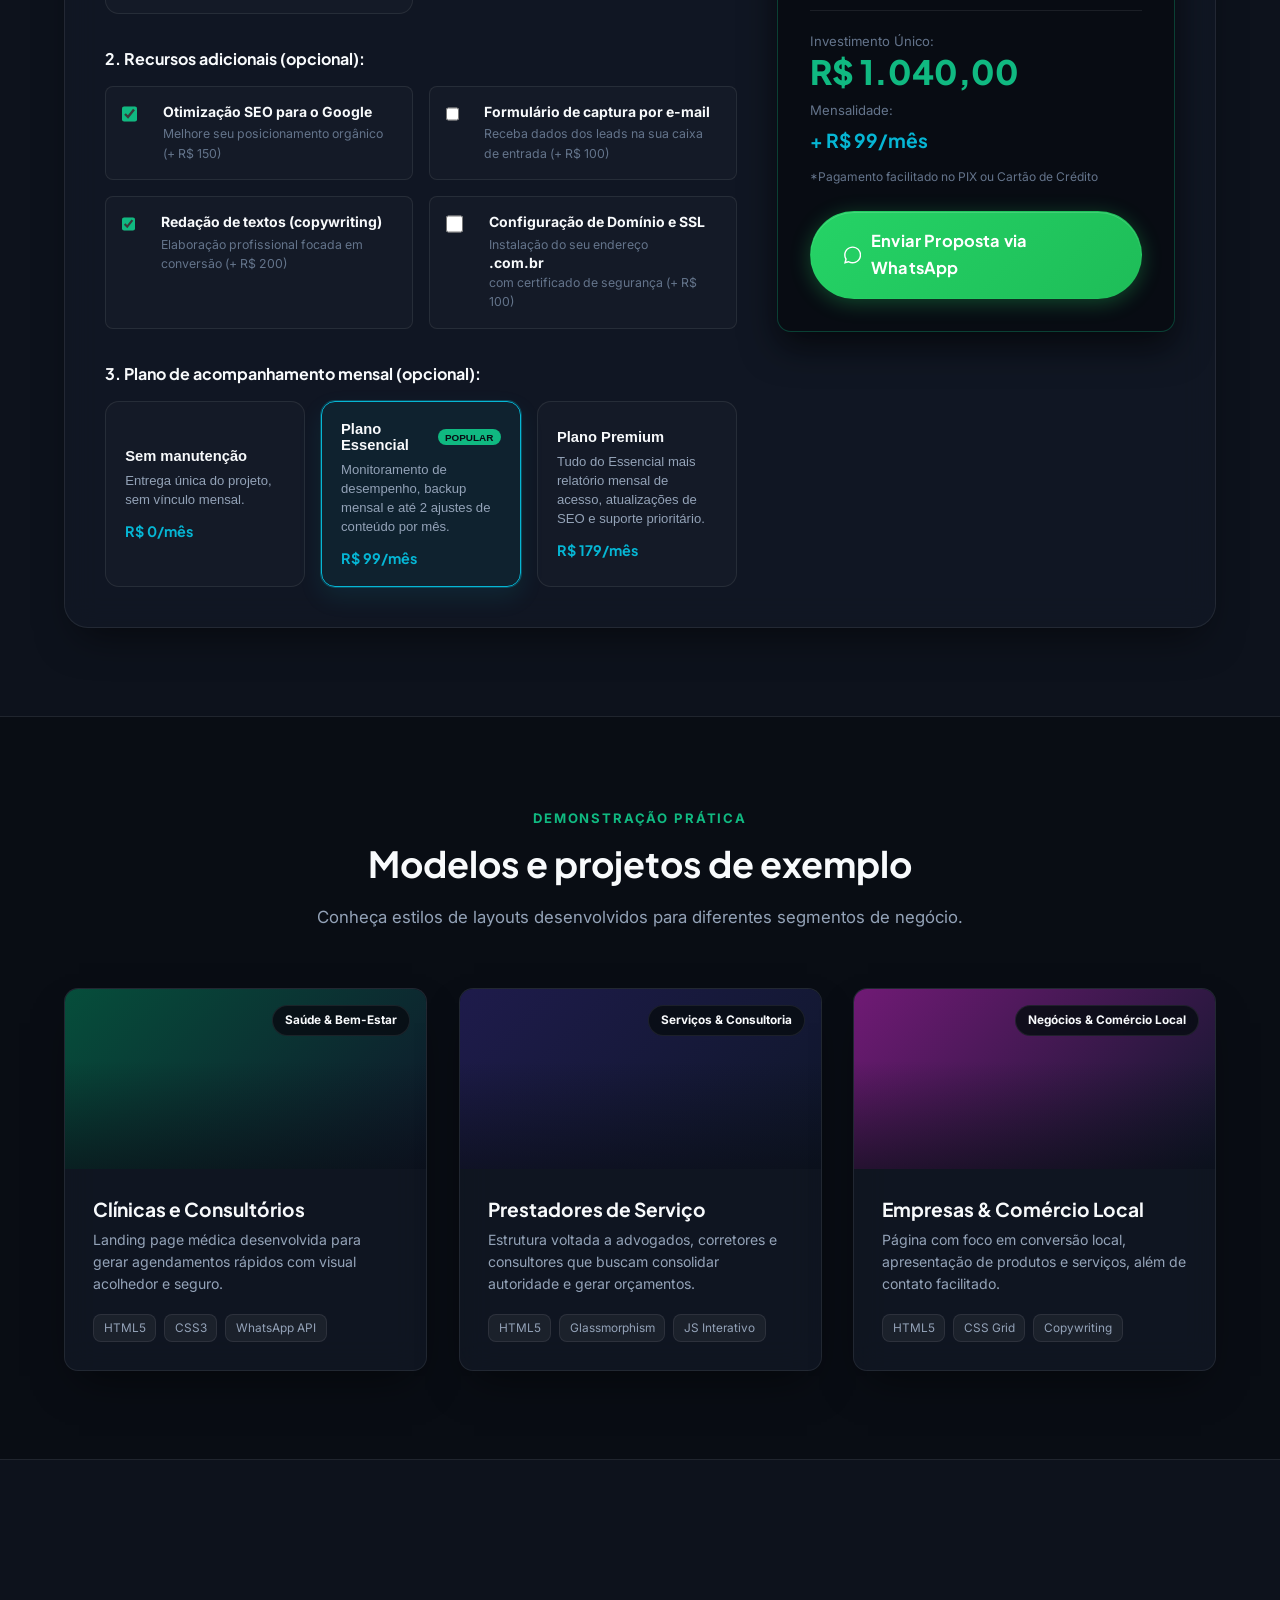
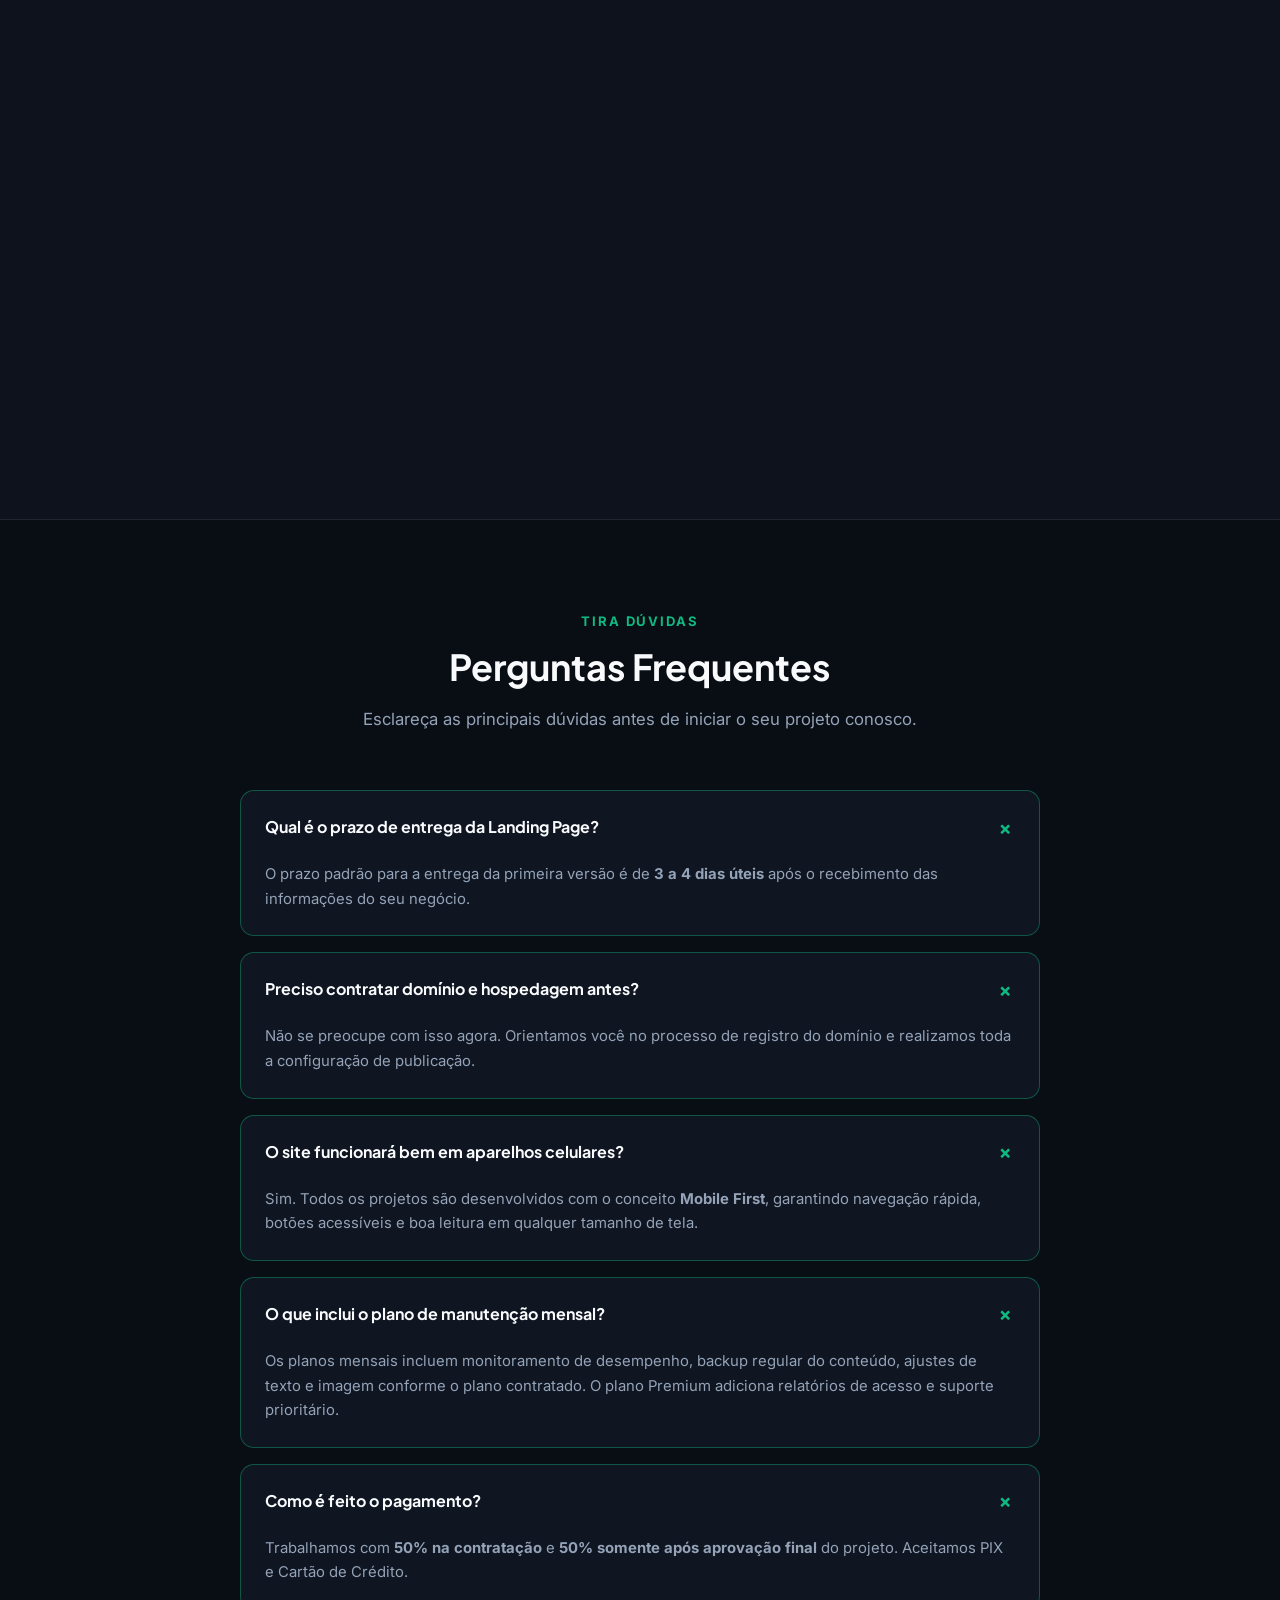
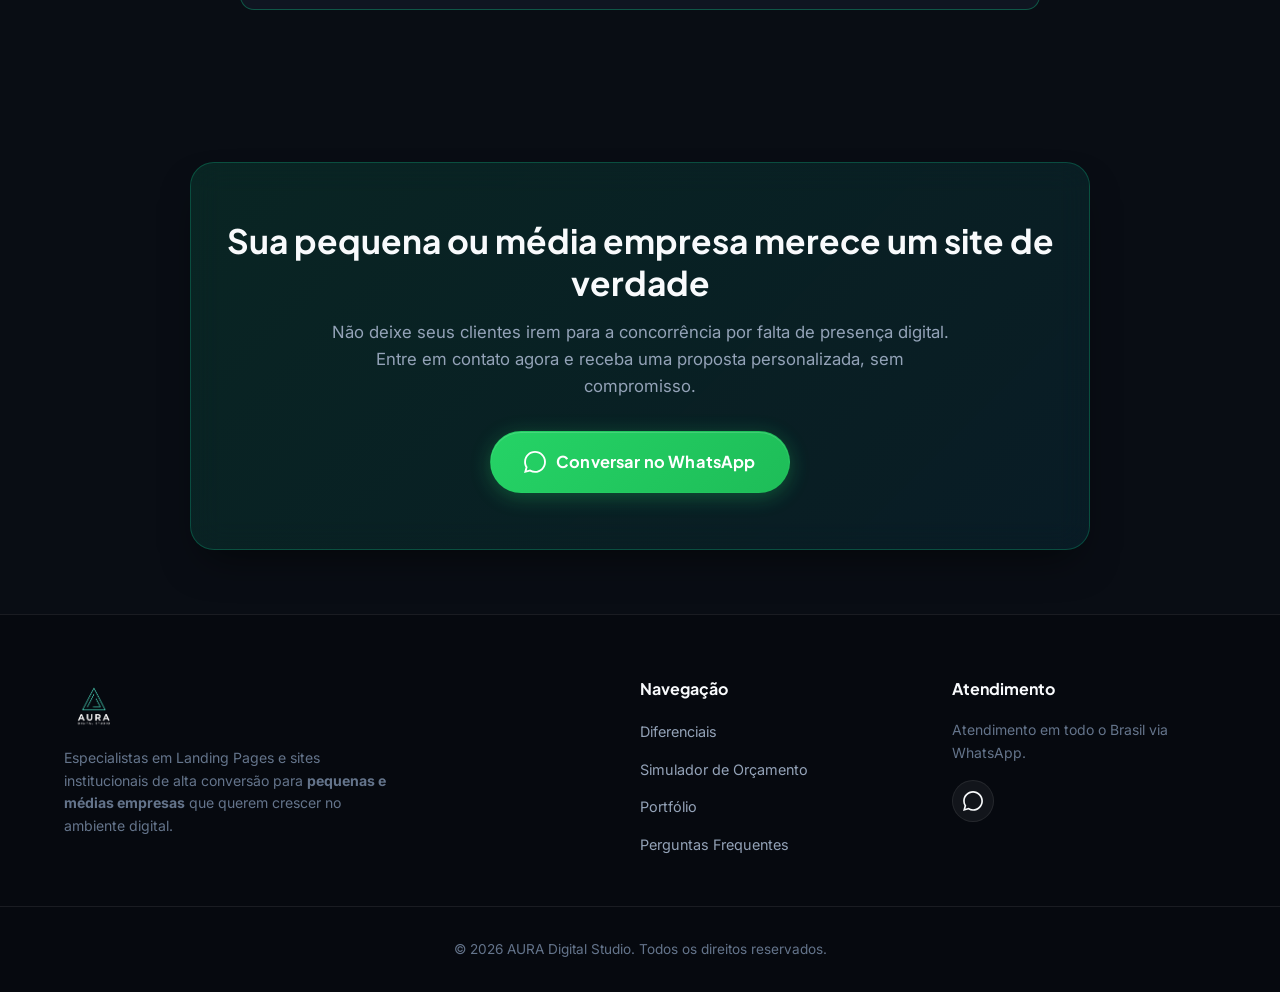
==== commit 2283f489: "git commit -m "Updated index.html and styles.css, removed logo_aura.png"" ====
--- a/index.html
+++ b/index.html
@@ -43,9 +43,10 @@
 
             <nav class="nav-menu" id="navMenu">
                 <a href="#diferenciais" class="nav-link">Diferenciais</a>
+                <a href="#dados" class="nav-link">Dados</a>
                 <a href="#calculadora" class="nav-link">Orçamento</a>
                 <a href="#portfolio" class="nav-link">Portfólio</a>
-                <a href="#processo" class="nav-link">Como Funciona</a>
+                <a href="#processo" class="nav-link">Como funciona</a>
                 <a href="#faq" class="nav-link">Dúvidas</a>
             </nav>
 
@@ -68,7 +69,7 @@
                     </div>
 
                     <h1 class="hero-title">
-                        Landing Pages <span class="gradient-text">Premium</span><br>
+                        Landing Pages <span class="gradient-text">PREMIUM</span><br>
                         que convertem visitantes<br>em clientes reais
                     </h1>
 
@@ -98,21 +99,21 @@
 
                     <div class="hero-metrics">
                         <div class="metric-item">
-                            <span class="metric-value">~50 KB</span>
-                            <span class="metric-label">Peso Total da Página*</span>
+                            <span class="metric-value">~100 KB</span>
+                            <span class="metric-label">Tamanho total da página*</span>
                         </div>
                         <div class="metric-divider"></div>
                         <div class="metric-item">
-                            <span class="metric-value">72 Horas</span>
-                            <span class="metric-label">Prazo Inicial Garantido</span>
+                            <span class="metric-value">Entrega em 72 horas</span>
+                            <span class="metric-label">Prazo inicial garantido</span>
                         </div>
                         <div class="metric-divider"></div>
                         <div class="metric-item">
                             <span class="metric-value">100%</span>
-                            <span class="metric-label">Responsivo em Dispositivos Móveis</span>
-                        </div>
-                    </div>
-                    <p class="metrics-footnote">*Peso somado de HTML, CSS, JS (comprimidos) e imagens — auditoria técnica de código realizada em ago/2026.</p>
+                            <span class="metric-label">Responsivo em dispositivos móveis</span>
+                        </div>
+                    </div>
+                    <p class="metrics-footnote">*Média somada incluindo HTML, CSS, JS (comprimidos) e ícones — auditoria técnica de código realizada em ago/2026.</p>
                 </div>
 
                 <!-- Hero Mockup -->
@@ -140,21 +141,14 @@
                             <div class="preview-metrics-grid">
                                 <div class="mini-stat">
                                     <span class="stat-number">+340%</span>
-                                    <span class="stat-text">Mais Oportunidades</span>
+                                    <span class="stat-text">Mais oportunidades</span>
                                 </div>
                                 <div class="mini-stat">
                                     <span class="stat-number">0.4s</span>
-                                    <span class="stat-text">Abertura Instantânea</span>
+                                    <span class="stat-text">Abertura instantânea</span>
                                 </div>
                             </div>
                             <p class="mock-disclaimer">*Simulação ilustrativa de um site fictício, apenas para demonstração visual.</p>
-                        </div>
-                        <div class="floating-badge" id="floatingBadge">
-                            <div class="badge-icon">💎</div>
-                            <div class="badge-info">
-                                <strong>Código Sob Medida</strong>
-                                <span>Máximo desempenho e segurança</span>
-                            </div>
                         </div>
                     </div>
                 </div>
@@ -166,7 +160,8 @@
             <div class="container">
                 <div class="section-header text-center">
                     <span class="section-subtitle">POR QUE A AURA DIGITAL</span>
-                    <h2 class="section-title">O serviço certo para Pequenas e Médias Empresas</h2>
+                    <h2 class="section-title">O serviço certo para </h2>
+                    <h2 class="section-title">Pequenas e Médias Empresas</h2>
                     <p class="section-desc">Sabemos que o orçamento e o tempo da sua empresa são limitados. Por isso,
                         entregamos resultados reais com agilidade, preço justo e sem burocracia, do briefing ao site no
                         ar.</p>
@@ -197,6 +192,48 @@
                             imediato com a sua equipe.</p>
                     </div>
                 </div>
+            </div>
+        </section>
+
+        <!-- ===================== POR QUE TER UMA LANDING PAGE (DADOS) ===================== -->
+        <section class="section section-dark" id="dados">
+            <div class="container">
+                <div class="section-header text-center">
+                    <span class="section-subtitle">NÚMEROS QUE JUSTIFICAM O INVESTIMENTO</span>
+                    <h2 class="section-title">Por que sua empresa precisa de uma Landing Page</h2>
+                    <p class="section-desc">Não é só opinião nossa. São dados de pesquisas e estudos publicados sobre
+                        comportamento do usuário na internet.</p>
+                </div>
+                <div class="stats-grid">
+                    <div class="glass-card stat-card">
+                        <span class="stat-figure">62%</span>
+                        <p class="stat-desc">dos usuários de internet no Brasil acessam a rede <strong>exclusivamente
+                                pelo celular</strong> — reforçando por que um site 100% responsivo deixou de ser
+                            diferencial e virou obrigação.</p>
+                        <a href="https://agenciabrasil.ebc.com.br/geral/noticia/2023-05/apenas-37-de-quem-usa-internet-somente-no-celular-checam-informacoes"
+                            target="_blank" rel="noopener" class="stat-source">Fonte: Pesquisa TIC Domicílios
+                            (Cetic.br), via Agência Brasil ↗</a>
+                    </div>
+                    <div class="glass-card stat-card">
+                        <span class="stat-figure">53%</span>
+                        <p class="stat-desc">dos usuários móveis <strong>abandonam um site</strong> se o carregamento
+                            demora mais de 3 segundos — é por isso que código leve não é luxo, é retenção de
+                            visitante.</p>
+                        <a href="https://www.thinkwithgoogle.com/marketing-strategies/app-and-mobile/mobile-page-speed-new-industry-benchmarks/"
+                            target="_blank" rel="noopener" class="stat-source">Fonte: Google — Think with Google
+                            ↗</a>
+                    </div>
+                    <div class="glass-card stat-card">
+                        <span class="stat-figure">8 em 10</span>
+                        <p class="stat-desc">visitantes leem <strong>apenas o título</strong> de uma página — só 2 em
+                            cada 10 avançam para o restante do conteúdo. Cabeçalho fraco custa conversão.</p>
+                        <a href="https://www.rdstation.com/blog/marketing/o-que-e-landing-page/" target="_blank"
+                            rel="noopener" class="stat-source">Fonte: Copyblogger, via RD Station ↗</a>
+                    </div>
+                </div>
+                <p class="stats-footnote">Dados levantados em ago/2026 a partir das fontes públicas indicadas em cada
+                    card. A AURA Digital Studio não realizou essas pesquisas — reunimos os estudos para embasar
+                    nossas decisões de design e performance.</p>
             </div>
         </section>
 
@@ -250,7 +287,7 @@
 
                         <!-- Passo 2 -->
                         <div class="calc-group">
-                            <label class="calc-label">2. Recursos Adicionais (opcional):</label>
+                            <label class="calc-label">2. Recursos adicionais (opcional):</label>
                             <div class="addons-grid" id="addonOptions">
                                 <label class="addon-checkbox">
                                     <input type="checkbox" value="seo" data-name="Otimização SEO para o Google"
@@ -266,7 +303,7 @@
                                         data-price="100">
                                     <span class="checkmark"></span>
                                     <span class="addon-info">
-                                        <strong>Formulário de Captura por E-mail</strong>
+                                        <strong>Formulário de captura por e-mail</strong>
                                         <small>Receba dados dos leads na sua caixa de entrada (+ R$ 100)</small>
                                     </span>
                                 </label>
@@ -285,7 +322,7 @@
                                     <span class="checkmark"></span>
                                     <span class="addon-info">
                                         <strong>Configuração de Domínio e SSL</strong>
-                                        <small>Instalação do seu endereço .com.br com certificado de segurança (+ R$
+                                        <small>Instalação do seu endereço <strong>.com.br</strong> com certificado de segurança (+ R$
                                             100)</small>
                                     </span>
                                 </label>
@@ -294,7 +331,7 @@
 
                         <!-- Passo 3: Manutenção Mensal -->
                         <div class="calc-group">
-                            <label class="calc-label">3. Plano de Acompanhamento Mensal (Opcional):</label>
+                            <label class="calc-label">3. Plano de acompanhamento mensal (opcional):</label>
                             <div class="maintenance-options" id="maintenanceOptions">
                                 <button type="button" class="maintenance-card" data-plan="none" data-m-price="0"
                                     data-m-name="Sem plano mensal">
@@ -423,7 +460,7 @@
                         </div>
                         <div class="portfolio-body">
                             <h3>Empresas & Comércio Local</h3>
-                            <p>Página com foco em conversão local, apresentação de produtos e serviços e contato
+                            <p>Página com foco em conversão local, apresentação de produtos e serviços, além de contato
                                 facilitado.</p>
                             <div class="tech-tags">
                                 <span class="tag">HTML5</span>
--- a/styles.css
+++ b/styles.css
@@ -617,6 +617,41 @@
 .total-row.monthly.visible { display:flex; }
 .monthly-price { font-family:var(--font-heading); font-size:1.2rem; font-weight:700; color:var(--accent-cyan); }
 .summary-total small { display:block; font-size:0.75rem; color:var(--text-muted); }
+
+/* ─────────────────────────────────────────
+   ESTATÍSTICAS (DADOS COM FONTE)
+───────────────────────────────────────── */
+.stats-grid {
+    display:grid;
+    grid-template-columns:repeat(auto-fit,minmax(260px,1fr));
+    gap:1.75rem;
+}
+.stat-card {
+    padding:2.25rem 1.75rem;
+    text-align:center;
+    transition:border-color 0.3s ease, transform 0.3s var(--ease-out);
+}
+.stat-card:hover { border-color:rgba(16,185,129,0.3); transform:translateY(-4px); }
+.stat-figure {
+    display:block;
+    font-family:var(--font-heading);
+    font-size:2.75rem; font-weight:800;
+    color:var(--primary);
+    line-height:1; margin-bottom:1rem;
+}
+.stat-desc { color:var(--text-secondary); font-size:0.92rem; line-height:1.6; margin-bottom:1.25rem; }
+.stat-desc strong { color:var(--text-primary); }
+.stat-source {
+    display:inline-block;
+    font-size:0.75rem; font-weight:600;
+    color:var(--accent-cyan);
+    text-decoration:none;
+    border-top:1px solid var(--border-glass);
+    padding-top:0.9rem; width:100%;
+    transition:color 0.2s ease;
+}
+.stat-source:hover { color:var(--primary); }
+.stats-footnote { font-size:0.78rem; color:var(--text-muted); text-align:center; margin-top:2.5rem; opacity:0.8; max-width:640px; margin-left:auto; margin-right:auto; }
 
 /* ─────────────────────────────────────────
    PORTFOLIO
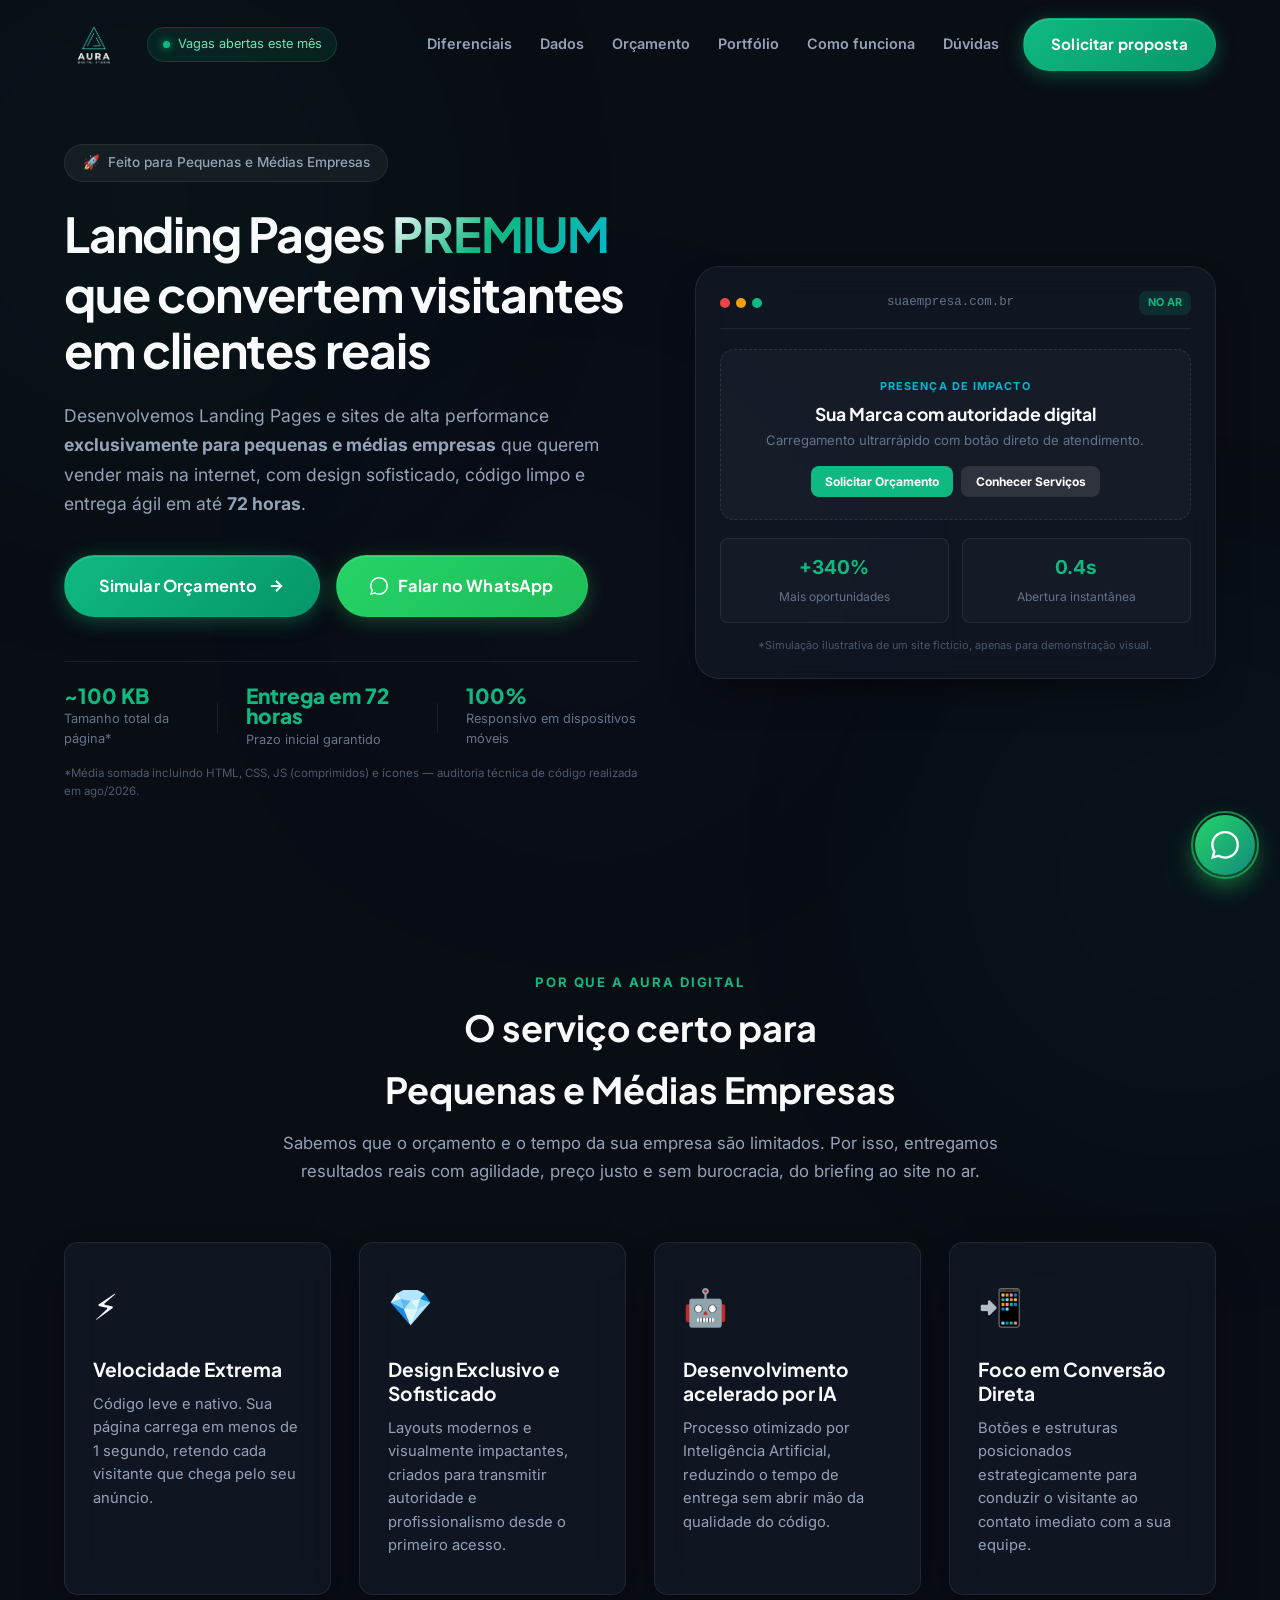
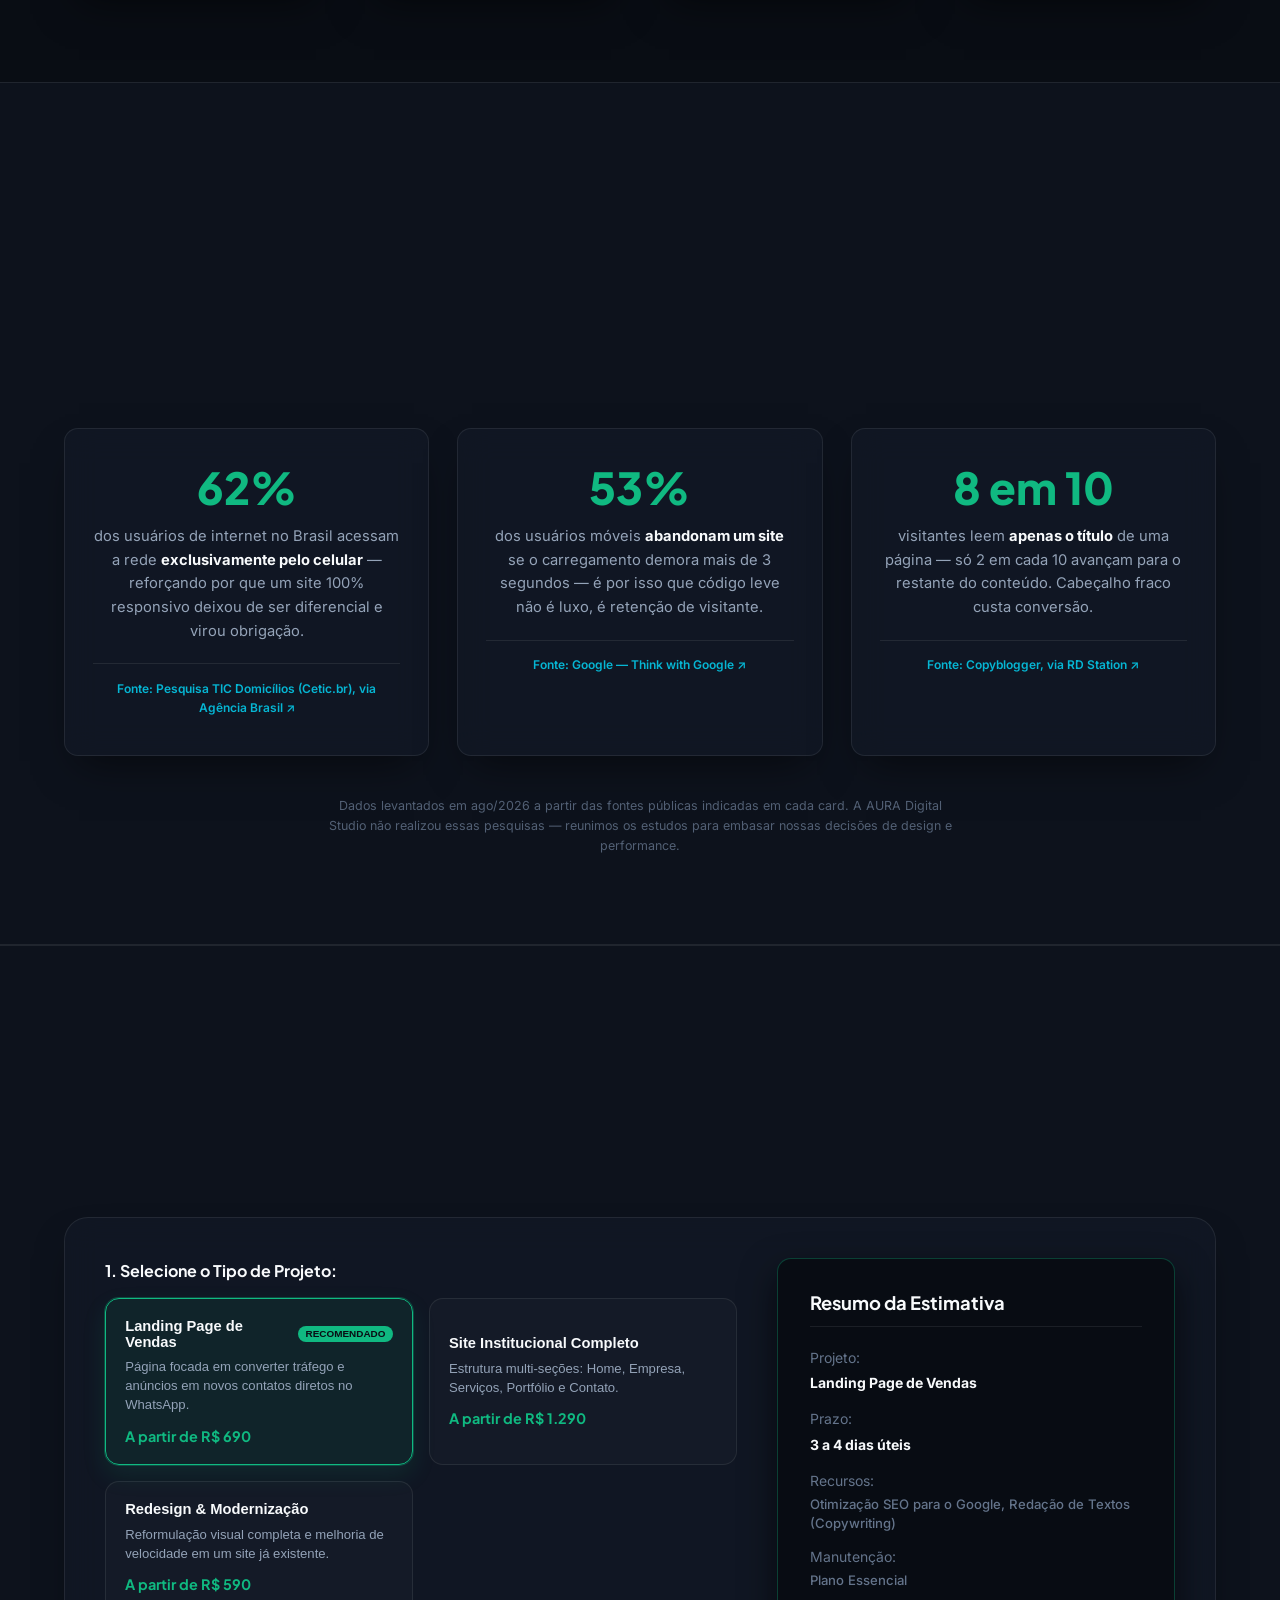
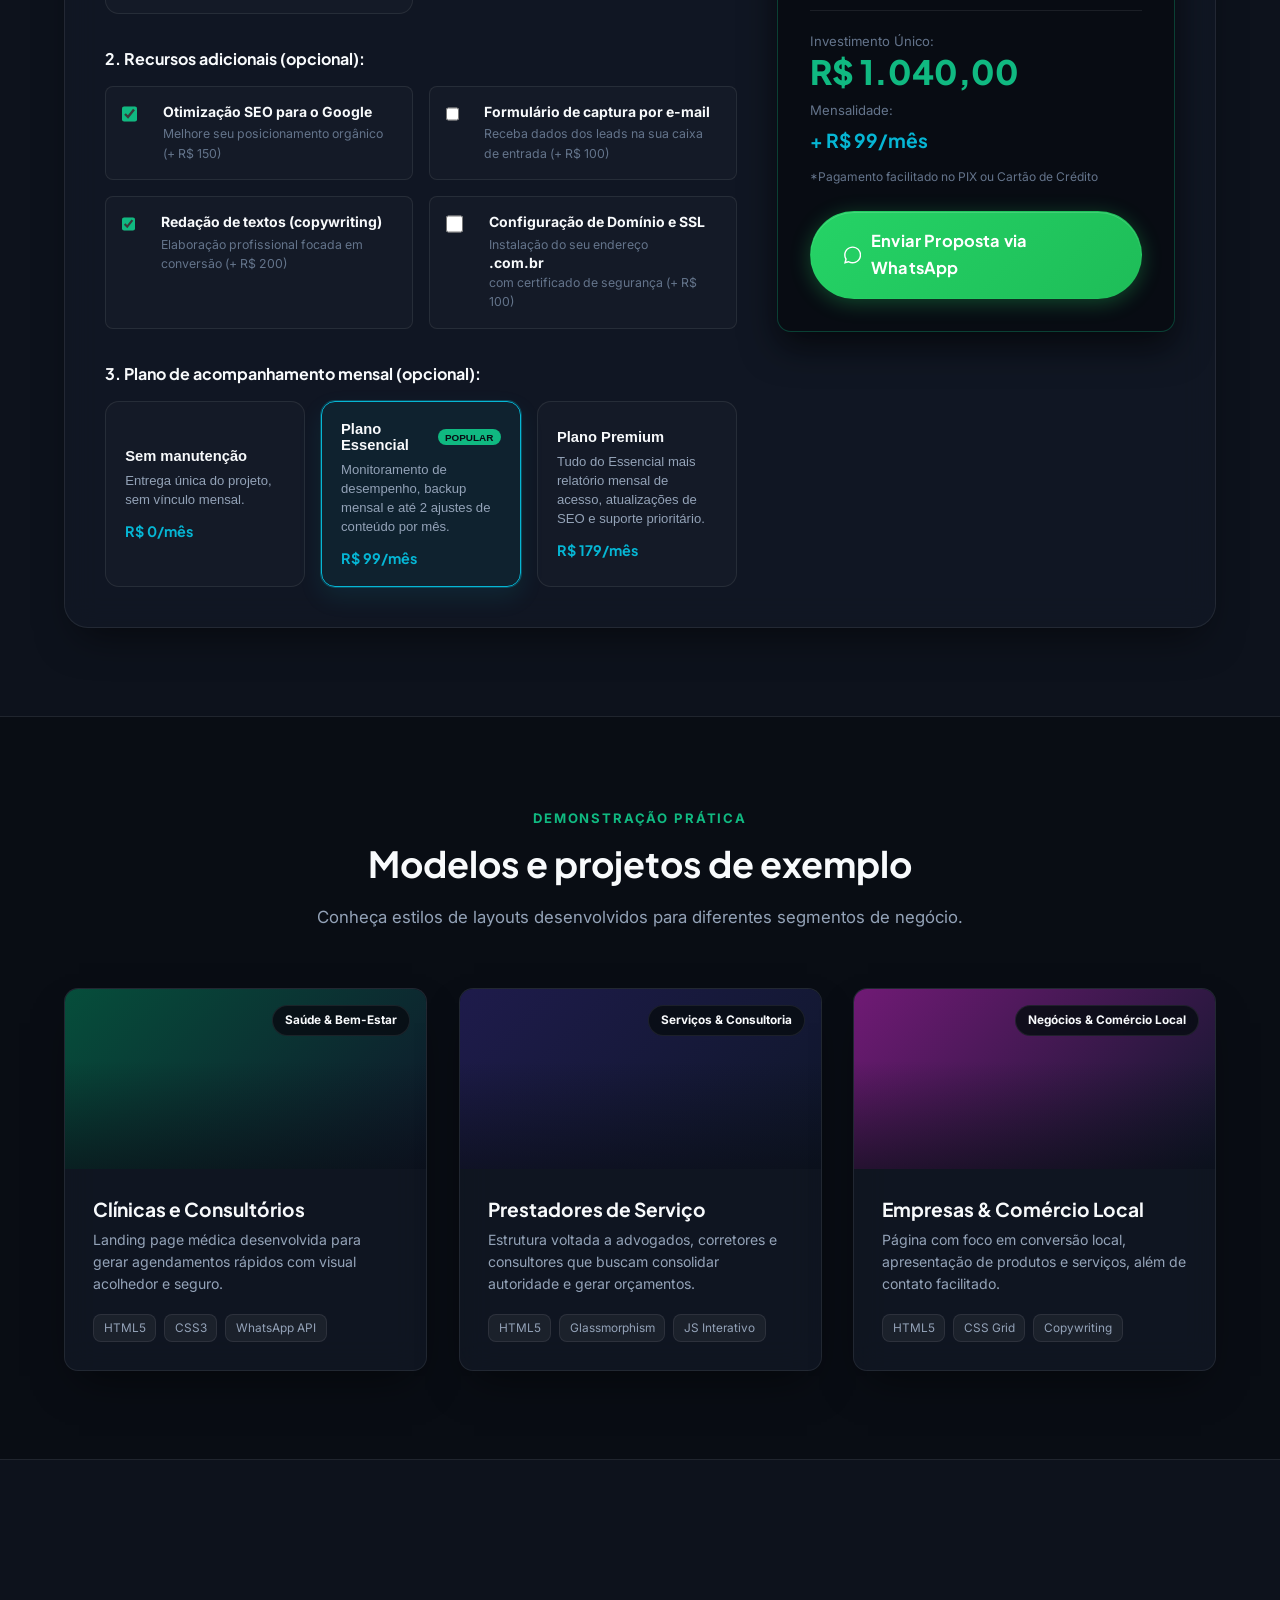
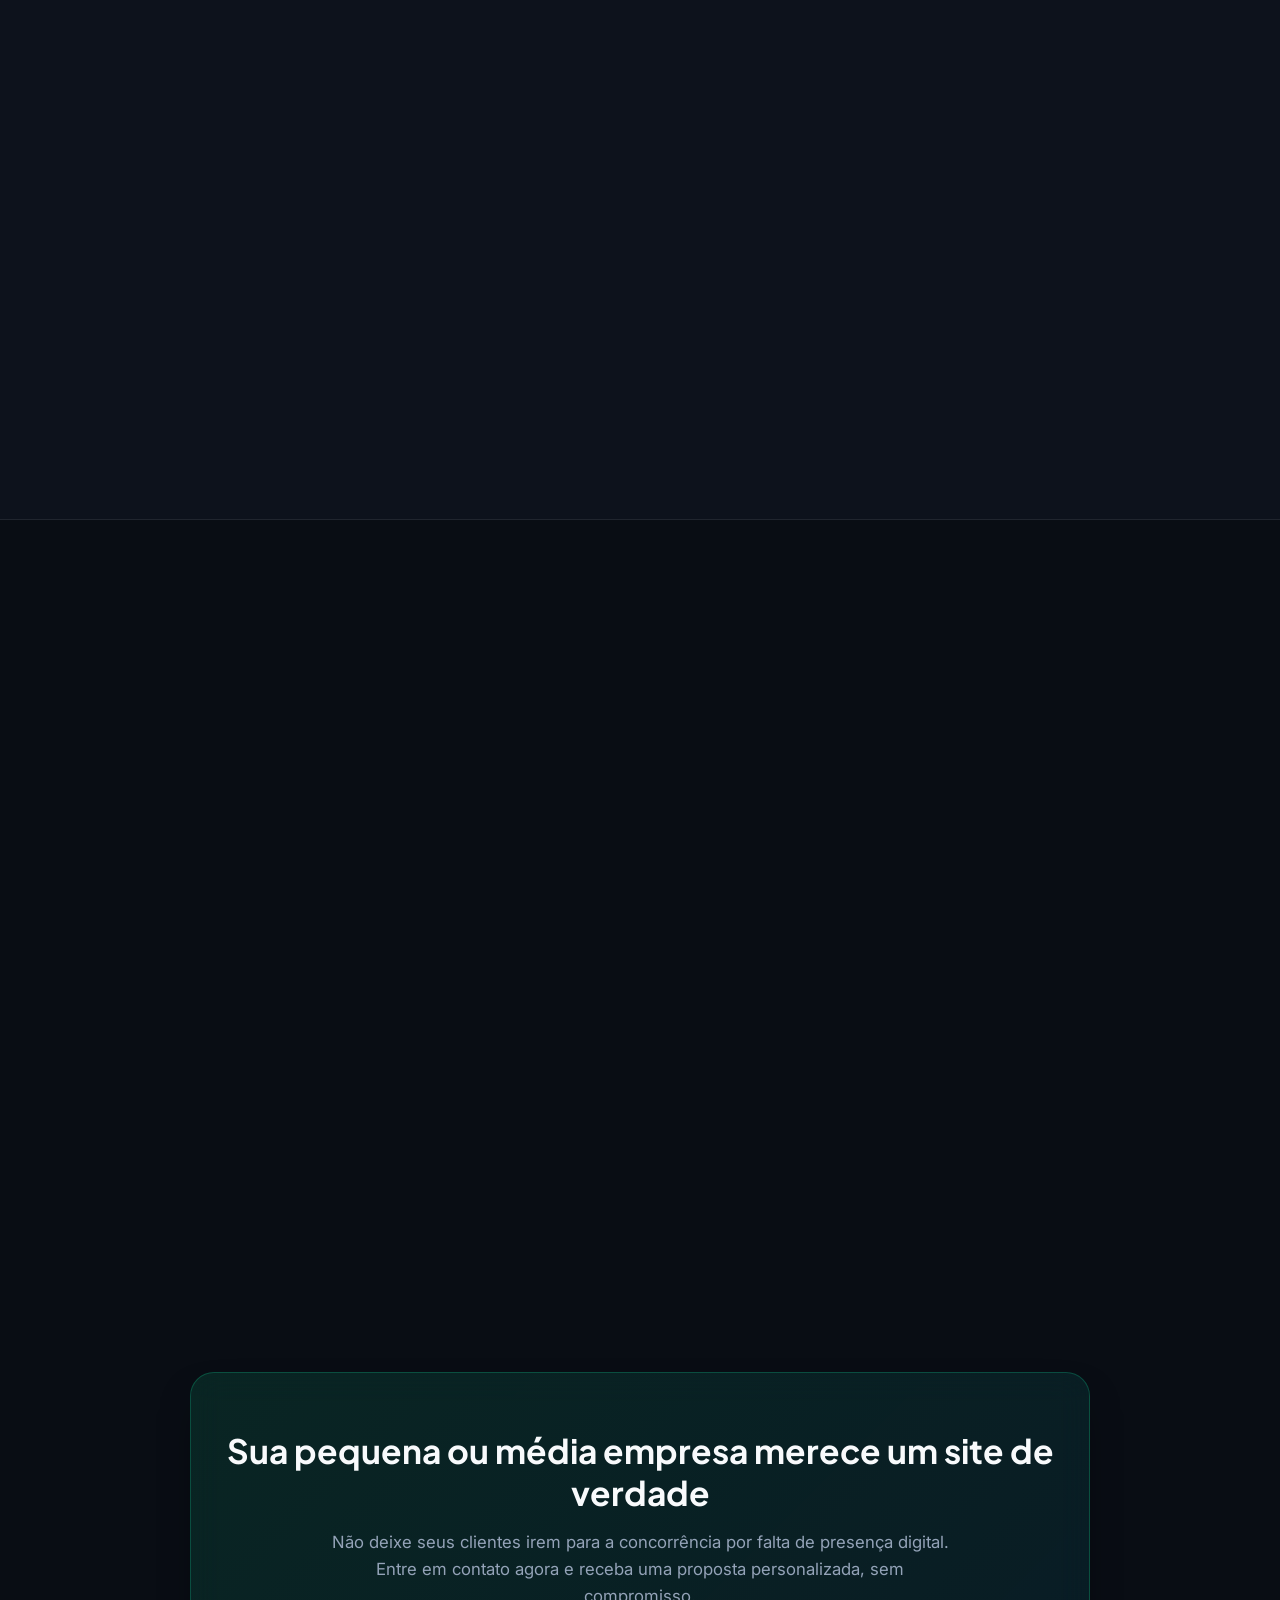
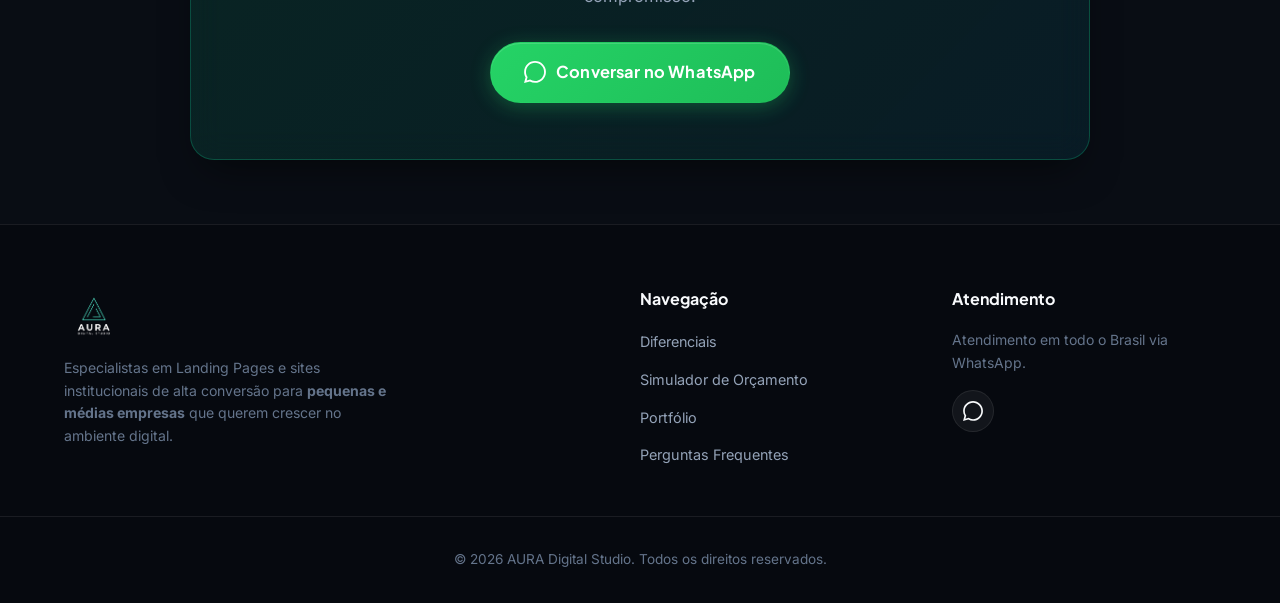
==== commit 7dbe9756: "refactor: reorganiza seção de portfólio para melhor estrutura e legibilidade" ====
--- a/index.html
+++ b/index.html
@@ -8,10 +8,25 @@
     <meta name="description"
         content="Desenvolvimento acelerado de Landing Pages e Sites de alta conversão para pequenas e médias empresas. Design premium e entregas em até 72 horas.">
     <meta name="theme-color" content="#090d14">
+    <link rel="canonical" href="https://ferreirajrrr.github.io/lp-home/">
     <meta property="og:title" content="AURA Digital Studio | Sites & Landing Pages que Vendem">
     <meta property="og:description"
         content="Eleve a presença digital do seu negócio com uma Landing Page moderna, ultrarrápida e otimizada para dispositivos móveis.">
     <meta property="og:type" content="website">
+    <meta property="og:url" content="https://ferreirajrrr.github.io/lp-home/">
+    <meta property="og:image" content="https://ferreirajrrr.github.io/lp-home/assets/img/og-image.jpg">
+    <meta property="og:image:width" content="1200">
+    <meta property="og:image:height" content="630">
+    <meta property="og:locale" content="pt_BR">
+    <meta name="twitter:card" content="summary_large_image">
+    <meta name="twitter:title" content="AURA Digital Studio | Sites & Landing Pages que Vendem">
+    <meta name="twitter:description"
+        content="Eleve a presença digital do seu negócio com uma Landing Page moderna, ultrarrápida e otimizada para dispositivos móveis.">
+    <meta name="twitter:image" content="https://ferreirajrrr.github.io/lp-home/assets/img/og-image.jpg">
+    <link rel="icon" type="image/x-icon" href="favicon.ico">
+    <link rel="icon" type="image/png" sizes="32x32" href="assets/img/favicon-32x32.png">
+    <link rel="icon" type="image/png" sizes="16x16" href="assets/img/favicon-16x16.png">
+    <link rel="apple-touch-icon" sizes="180x180" href="assets/img/apple-touch-icon.png">
     <link rel="preconnect" href="https://fonts.googleapis.com">
     <link rel="preconnect" href="https://fonts.gstatic.com" crossorigin>
     <link
@@ -416,63 +431,62 @@
 
         <!-- ===================== PORTFÓLIO ===================== -->
         <section class="section" id="portfolio">
-            <div class="container">
-                <div class="section-header text-center">
-                    <span class="section-subtitle">DEMONSTRAÇÃO PRÁTICA</span>
-                    <h2 class="section-title">Modelos e projetos de exemplo</h2>
-                    <p class="section-desc">Conheça estilos de layouts desenvolvidos para diferentes segmentos de
-                        negócio.</p>
-                </div>
-                <div class="portfolio-grid">
-                    <div class="glass-card portfolio-card tilt-card">
-                        <div class="portfolio-thumb thumb-clinica">
-                            <span class="project-category">Saúde & Bem-Estar</span>
-                        </div>
-                        <div class="portfolio-body">
-                            <h3>Clínicas e Consultórios</h3>
-                            <p>Landing page médica desenvolvida para gerar agendamentos rápidos com visual acolhedor e
-                                seguro.</p>
-                            <div class="tech-tags">
-                                <span class="tag">HTML5</span>
-                                <span class="tag">CSS3</span>
-                                <span class="tag">WhatsApp API</span>
-                            </div>
-                        </div>
-                    </div>
-                    <div class="glass-card portfolio-card tilt-card">
-                        <div class="portfolio-thumb thumb-portfolio">
-                            <span class="project-category">Serviços & Consultoria</span>
-                        </div>
-                        <div class="portfolio-body">
-                            <h3>Prestadores de Serviço</h3>
-                            <p>Estrutura voltada a advogados, corretores e consultores que buscam consolidar autoridade
-                                e gerar orçamentos.</p>
-                            <div class="tech-tags">
-                                <span class="tag">HTML5</span>
-                                <span class="tag">Glassmorphism</span>
-                                <span class="tag">JS Interativo</span>
-                            </div>
-                        </div>
-                    </div>
-                    <div class="glass-card portfolio-card tilt-card">
-                        <div class="portfolio-thumb thumb-mkt">
-                            <span class="project-category">Negócios & Comércio Local</span>
-                        </div>
-                        <div class="portfolio-body">
-                            <h3>Empresas & Comércio Local</h3>
-                            <p>Página com foco em conversão local, apresentação de produtos e serviços, além de contato
-                                facilitado.</p>
-                            <div class="tech-tags">
-                                <span class="tag">HTML5</span>
-                                <span class="tag">CSS Grid</span>
-                                <span class="tag">Copywriting</span>
-                            </div>
-                        </div>
-                    </div>
-                </div>
-            </div>
-        </section>
-
+    <div class="container">
+        <div class="section-header text-center">
+            <span class="section-subtitle">DEMONSTRAÇÃO PRÁTICA</span>
+            <h2 class="section-title">Modelos e projetos de exemplo</h2>
+            <p class="section-desc">Conheça estilos de layouts desenvolvidos para diferentes segmentos de negócio.</p>
+        </div>
+        <div class="portfolio-grid">
+            
+            <a href="https://ferreirajrrr.github.io/.exemplo1/" target="_blank" rel="noopener noreferrer" class="glass-card portfolio-card tilt-card" style="text-decoration: none; color: inherit;">
+                <div class="portfolio-thumb thumb-clinica">
+                    <span class="project-category">Saúde & Bem-Estar</span>
+                </div>
+                <div class="portfolio-body">
+                    <h3>Clínicas e Consultórios</h3>
+                    <p>Landing page médica desenvolvida para gerar agendamentos rápidos com visual acolhedor e seguro.</p>
+                    <div class="tech-tags">
+                        <span class="tag">HTML5</span>
+                        <span class="tag">CSS3</span>
+                        <span class="tag">WhatsApp API</span>
+                    </div>
+                </div>
+            </a>
+
+            <a href="https://ferreirajrrr.github.io/.exemplo2/" target="_blank" rel="noopener noreferrer" class="glass-card portfolio-card tilt-card" style="text-decoration: none; color: inherit;">
+                <div class="portfolio-thumb thumb-portfolio">
+                    <span class="project-category">Serviços & Consultoria</span>
+                </div>
+                <div class="portfolio-body">
+                    <h3>Prestadores de Serviço</h3>
+                    <p>Estrutura voltada a advogados, corretores e consultores que buscam consolidar autoridade e gerar orçamentos.</p>
+                    <div class="tech-tags">
+                        <span class="tag">HTML5</span>
+                        <span class="tag">Glassmorphism</span>
+                        <span class="tag">JS Interativo</span>
+                    </div>
+                </div>
+            </a>
+
+            <a href="https://ferreirajrrr.github.io/.exemplo3/" target="_blank" rel="noopener noreferrer" class="glass-card portfolio-card tilt-card" style="text-decoration: none; color: inherit;">
+                <div class="portfolio-thumb thumb-mkt">
+                    <span class="project-category">Negócios & Comércio Local</span>
+                </div>
+                <div class="portfolio-body">
+                    <h3>Empresas & Comércio Local</h3>
+                    <p>Página com foco em conversão local, apresentação de produtos e serviços, além de contato facilitado.</p>
+                    <div class="tech-tags">
+                        <span class="tag">HTML5</span>
+                        <span class="tag">CSS Grid</span>
+                        <span class="tag">Copywriting</span>
+                    </div>
+                </div>
+            </a>
+
+        </div>
+    </div>
+</section>
         <!-- ===================== PROCESSO ===================== -->
         <section class="section section-dark" id="processo">
             <div class="container">
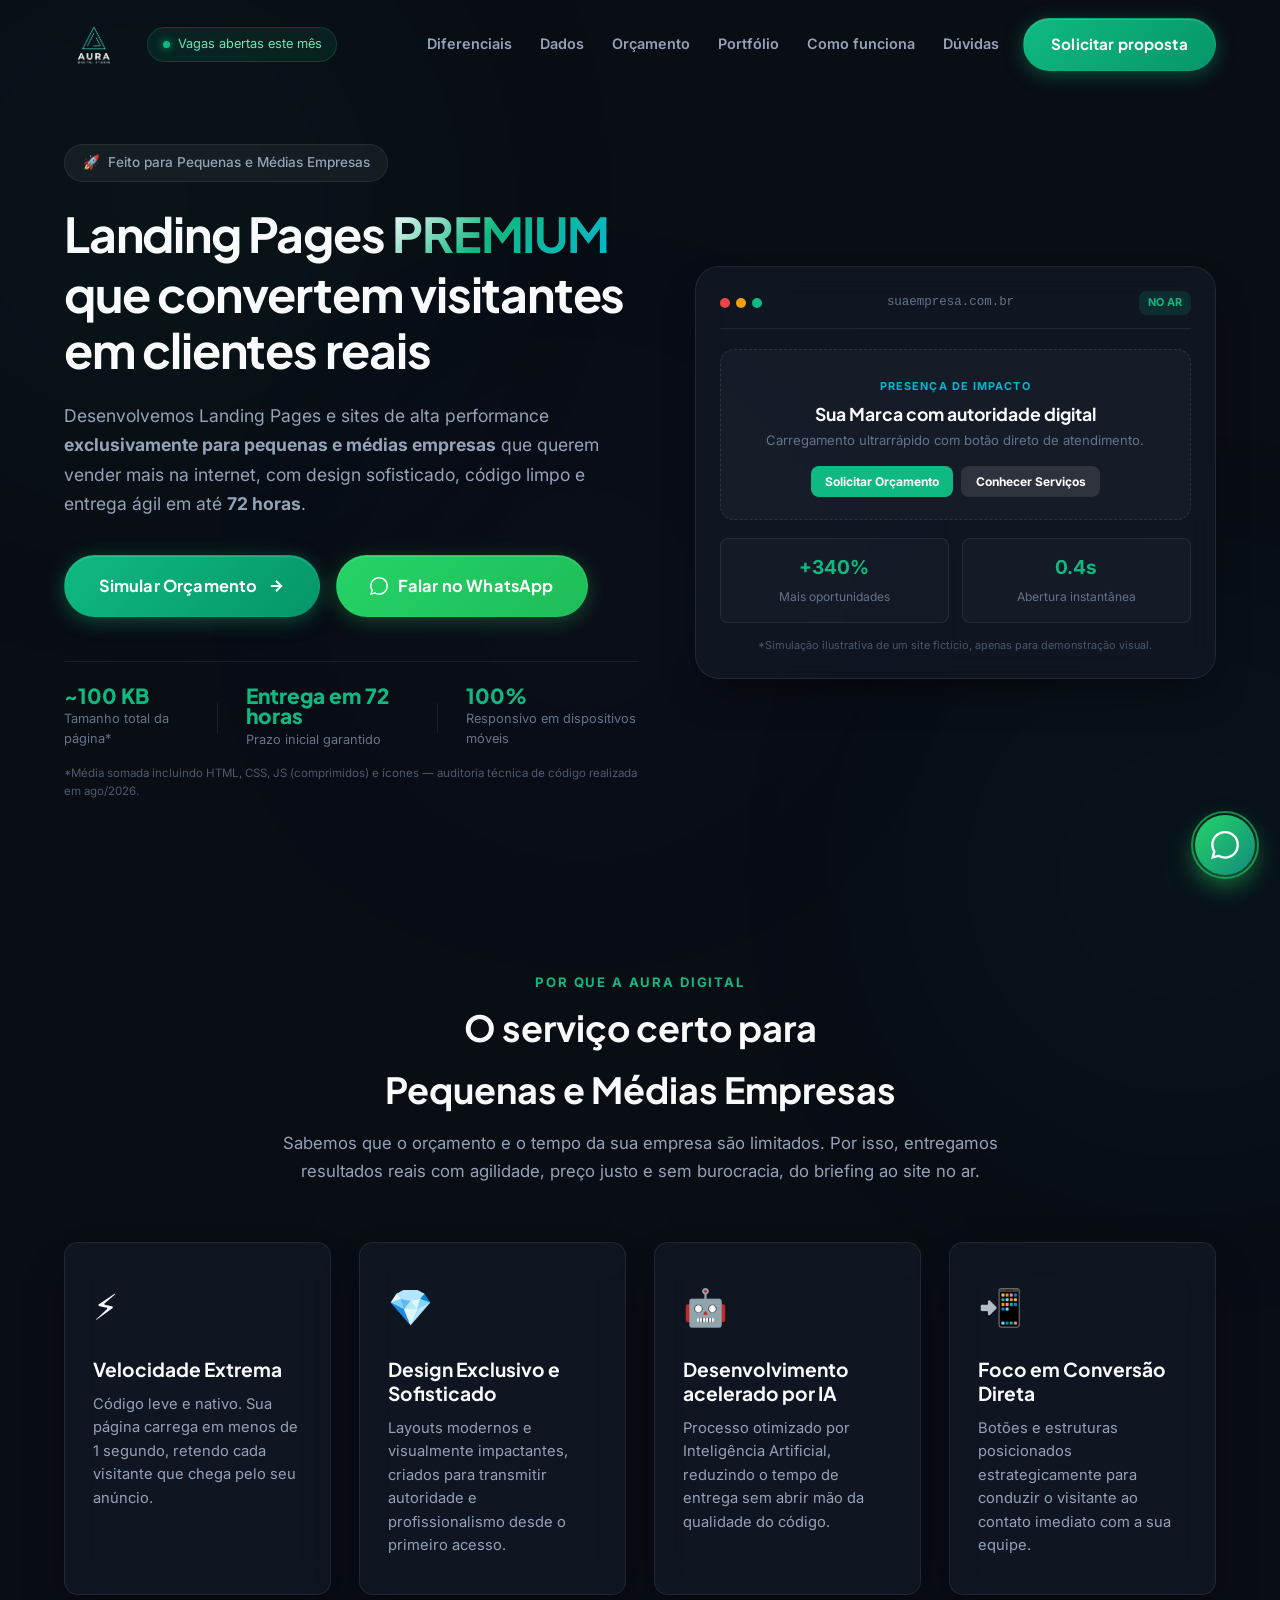
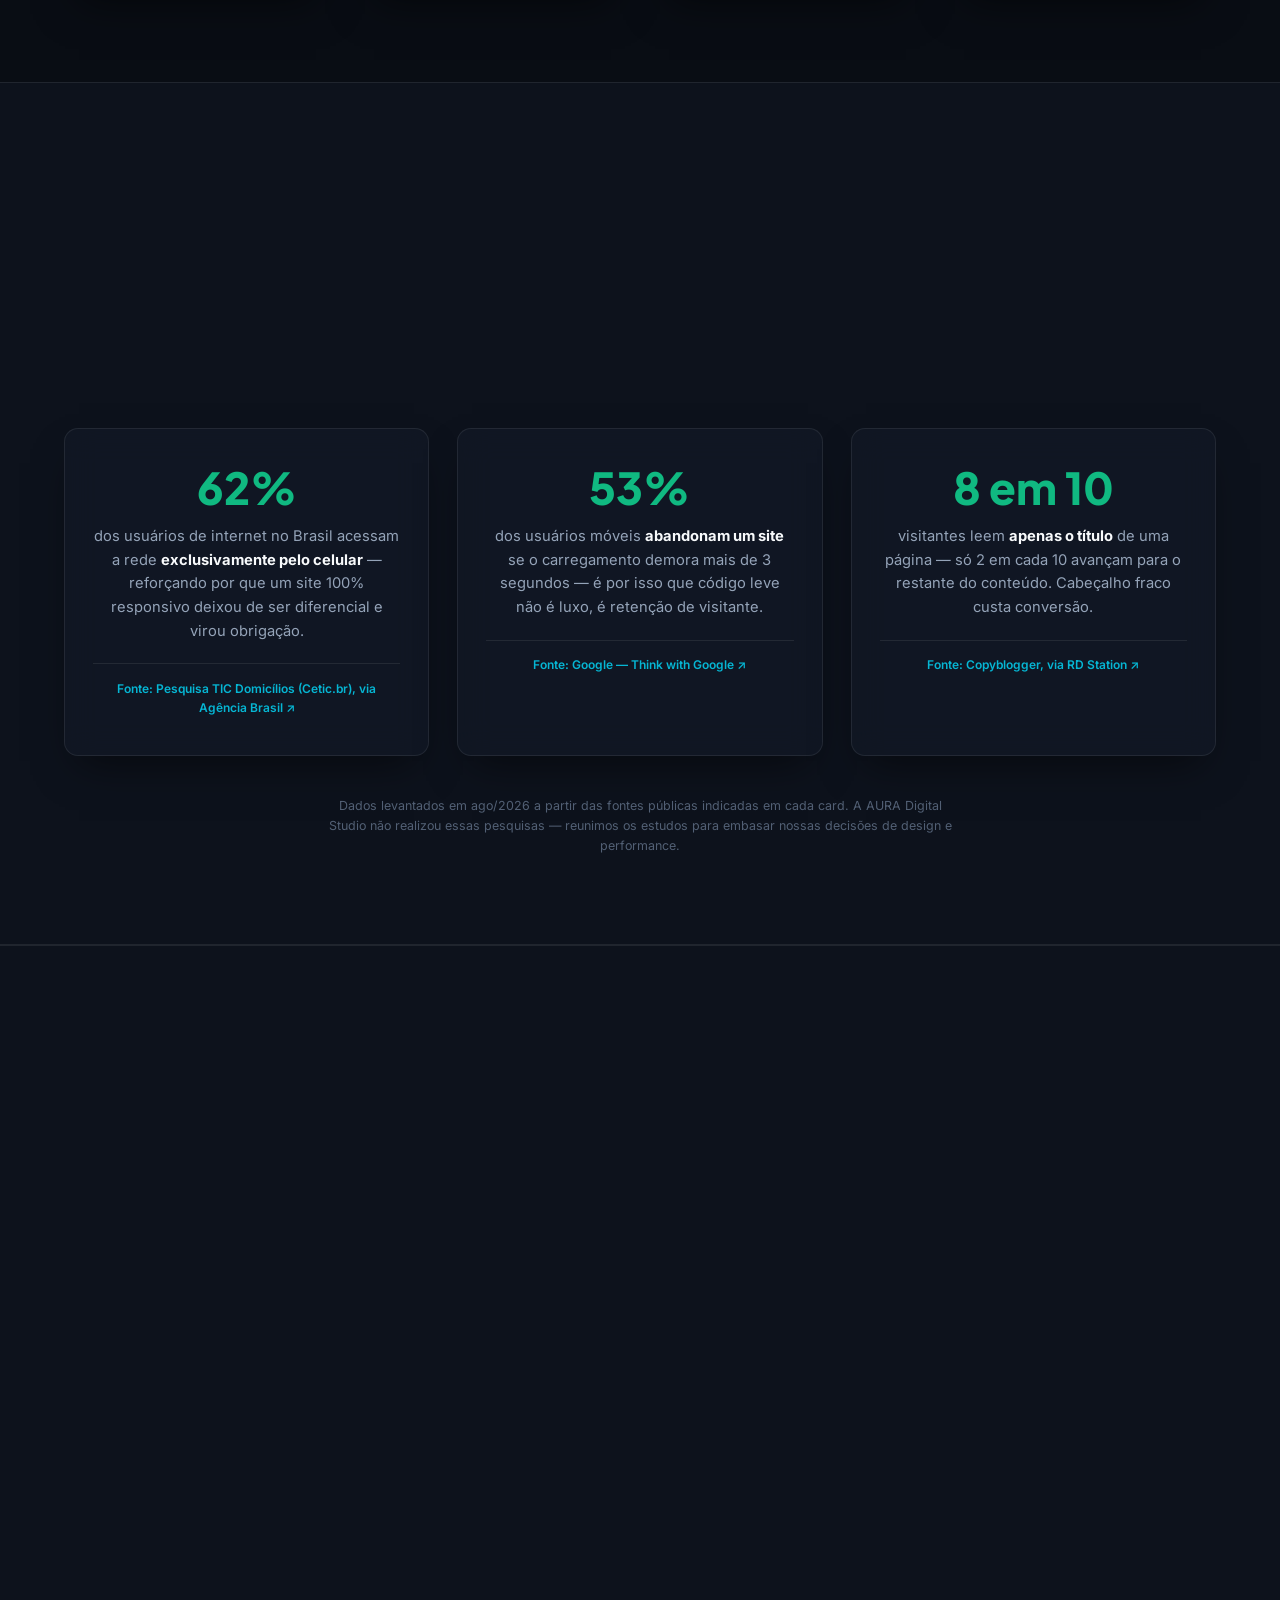
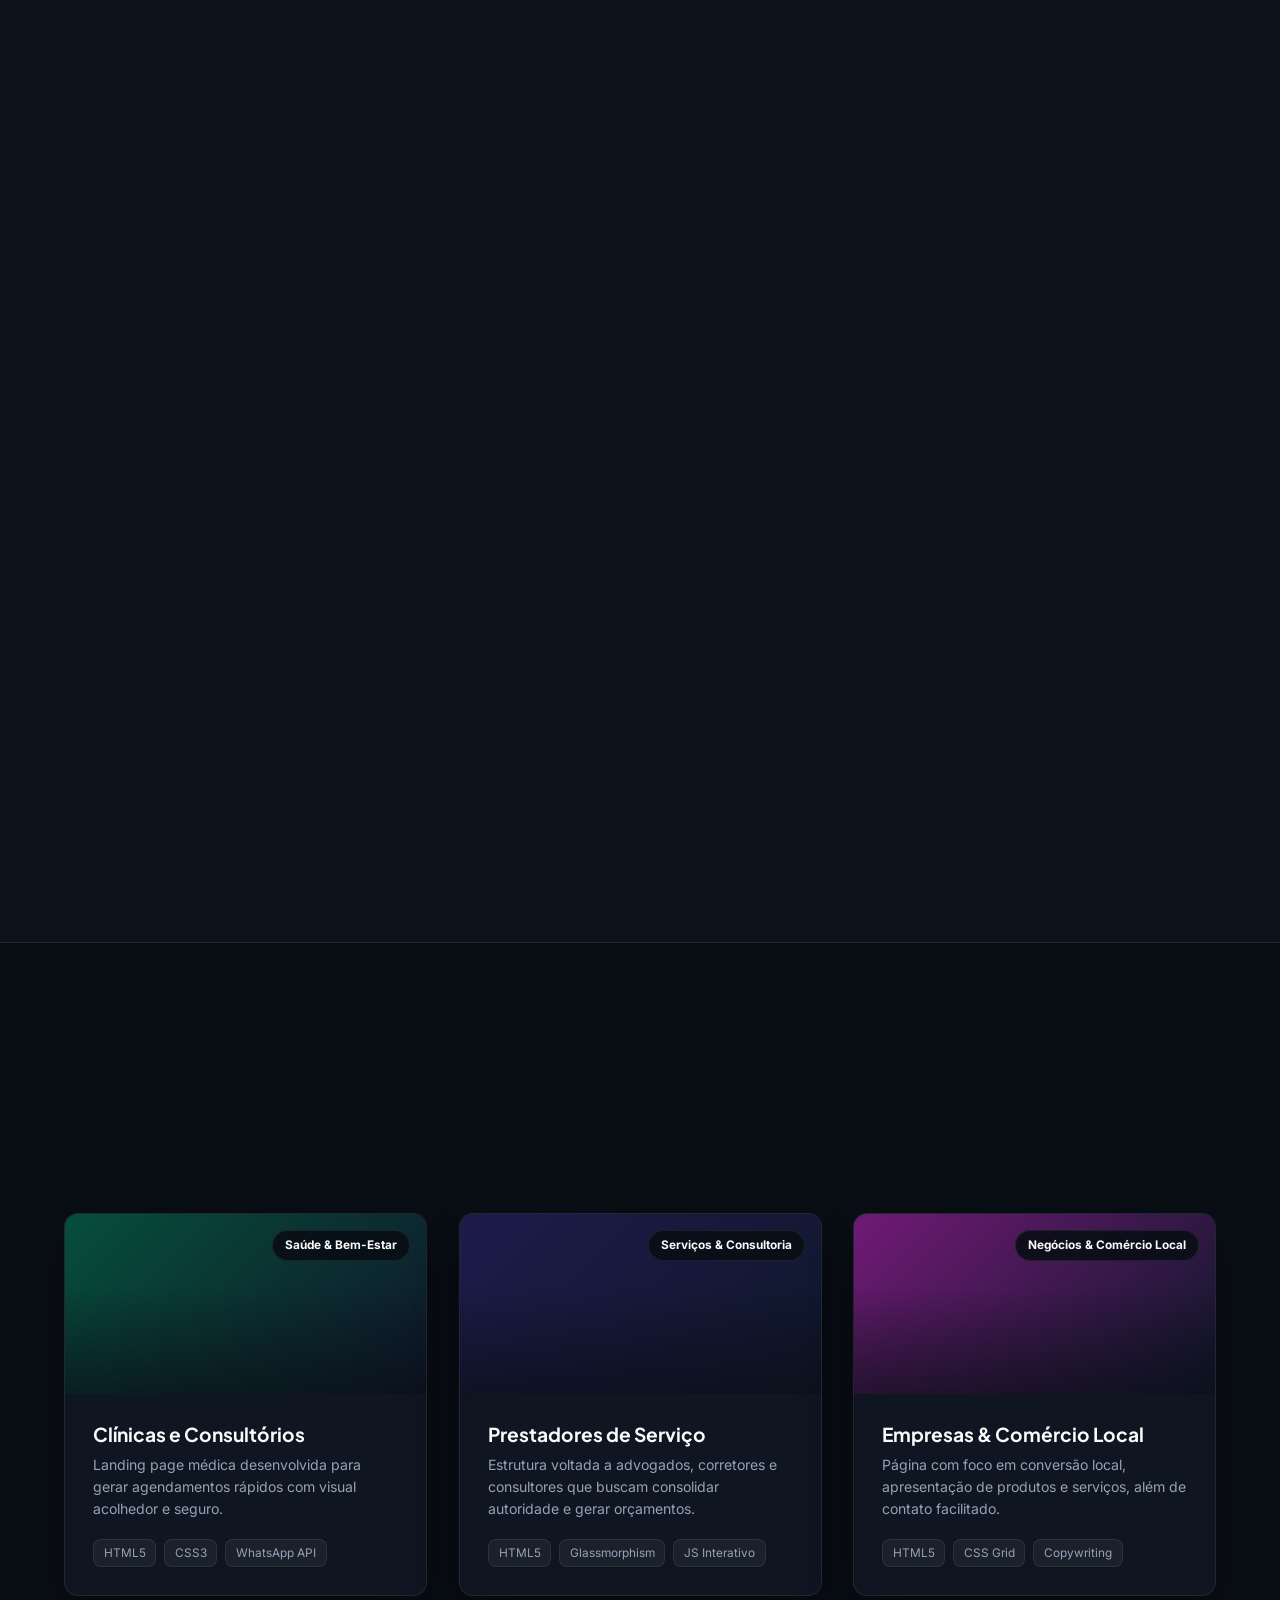
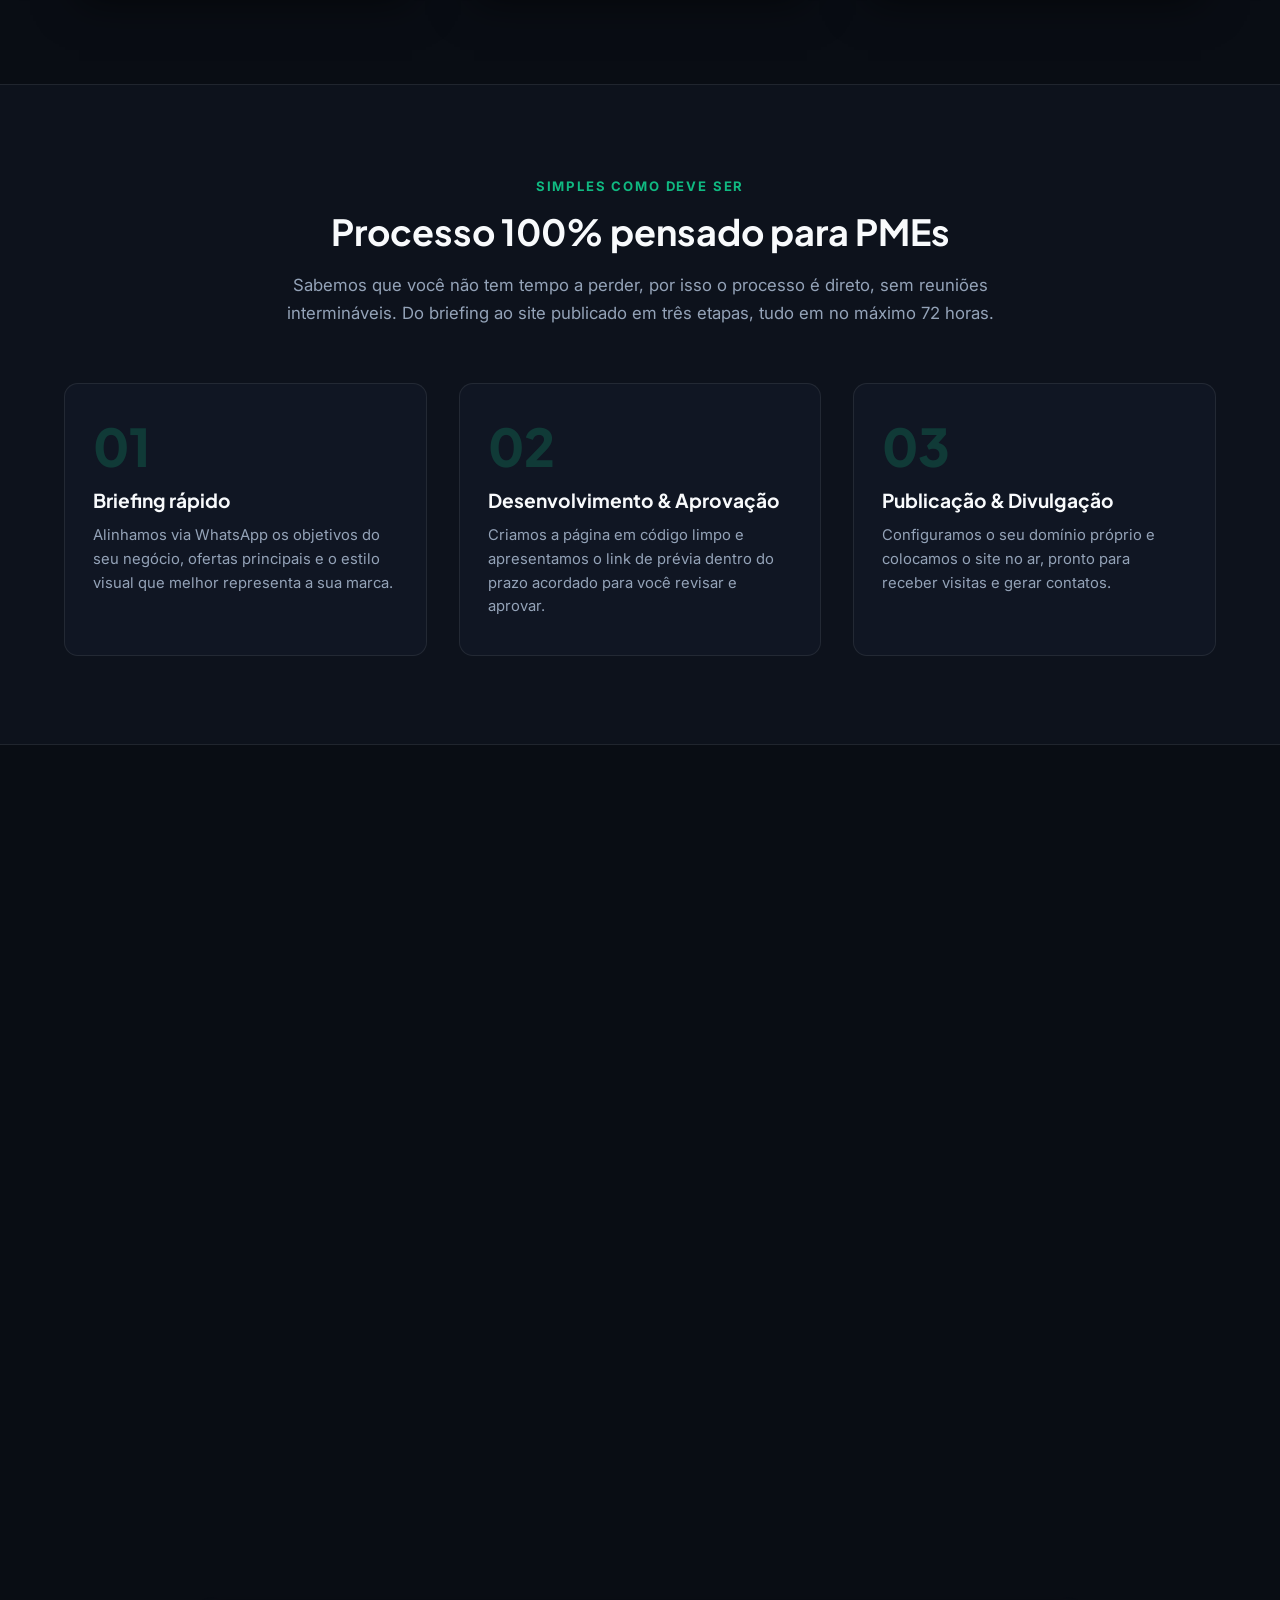
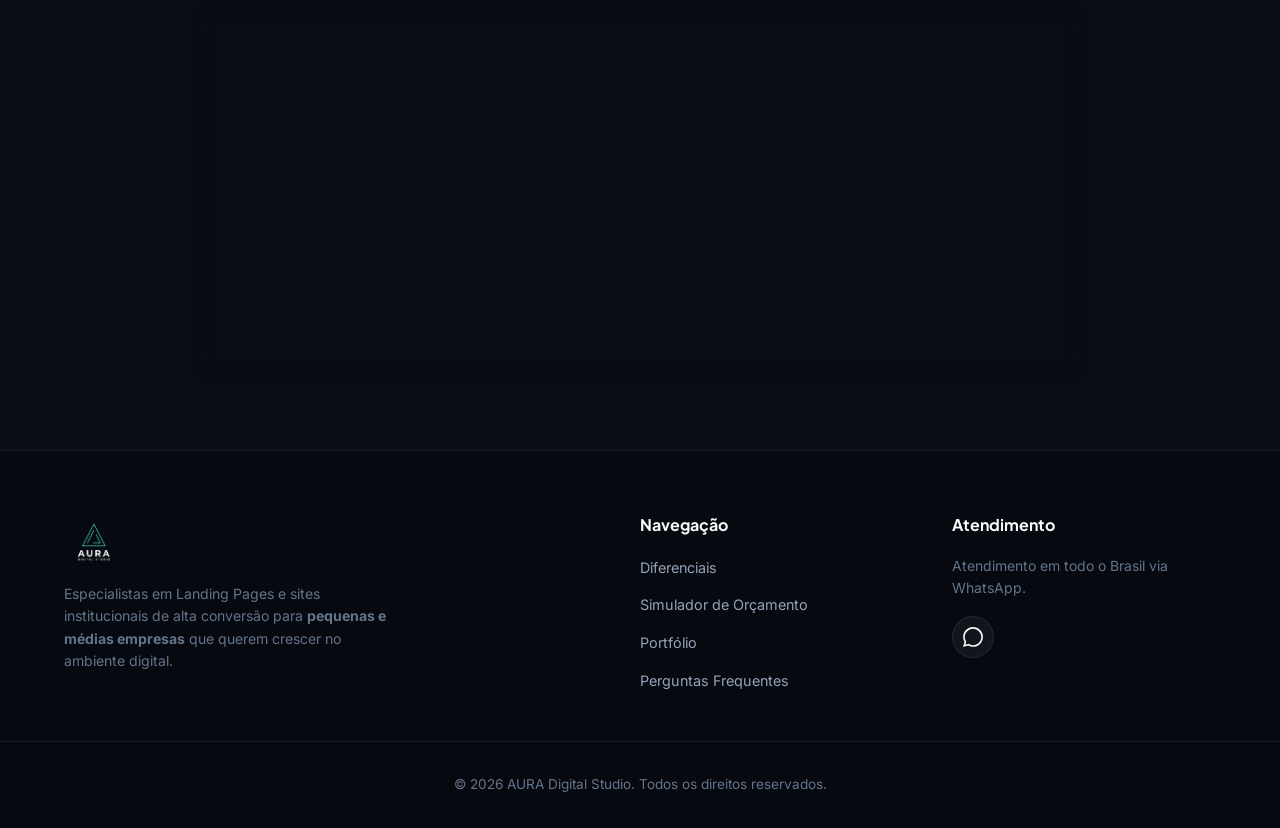
==== commit 2117239d: "git commit -m "removed files.zip, updated index.html and script.js"" ====
--- a/index.html
+++ b/index.html
@@ -267,35 +267,37 @@
 
                         <!-- Passo 1 -->
                         <div class="calc-group">
-                            <label class="calc-label">1. Selecione o Tipo de Projeto:</label>
+                            <label class="calc-label">1. Selecione o Pacote:</label>
                             <div class="options-grid" id="typeOptions">
-                                <button type="button" class="option-card active" data-type="lp" data-price="690"
+                                <button type="button" class="option-card" data-type="entrada" data-price="900"
                                     data-time="3 a 4 dias úteis">
                                     <div class="option-header">
-                                        <span class="option-title">Landing Page de Vendas</span>
+                                        <span class="option-title">Entrada — Presença</span>
+                                    </div>
+                                    <p class="option-desc">1 página com seções essenciais (hero, serviços, contato
+                                        via WhatsApp), responsiva e com SEO básico. Pra sair do zero e existir
+                                        online.</p>
+                                    <span class="option-price">A partir de R$ 900</span>
+                                </button>
+                                <button type="button" class="option-card active" data-type="intermediario"
+                                    data-price="1700" data-time="5 a 7 dias úteis">
+                                    <div class="option-header">
+                                        <span class="option-title">Intermediário — Conversão</span>
                                         <span class="option-badge">Recomendado</span>
                                     </div>
-                                    <p class="option-desc">Página focada em converter tráfego e anúncios em novos
-                                        contatos diretos no WhatsApp.</p>
-                                    <span class="option-price">A partir de R$ 690</span>
+                                    <p class="option-desc">Tudo do Entrada, mais FAQ, depoimentos, seção "como
+                                        funciona", micro-interações e SEO completo com schema markup e 404 própria.</p>
+                                    <span class="option-price">A partir de R$ 1.700</span>
                                 </button>
-                                <button type="button" class="option-card" data-type="site" data-price="1290"
-                                    data-time="5 a 7 dias úteis">
+                                <button type="button" class="option-card" data-type="premium" data-price="2800"
+                                    data-time="7 a 10 dias úteis">
                                     <div class="option-header">
-                                        <span class="option-title">Site Institucional Completo</span>
+                                        <span class="option-title">Premium — Experiência</span>
                                     </div>
-                                    <p class="option-desc">Estrutura multi-seções: Home, Empresa, Serviços, Portfólio e
-                                        Contato.</p>
-                                    <span class="option-price">A partir de R$ 1.290</span>
-                                </button>
-                                <button type="button" class="option-card" data-type="redesign" data-price="590"
-                                    data-time="3 a 4 dias úteis">
-                                    <div class="option-header">
-                                        <span class="option-title">Redesign & Modernização</span>
-                                    </div>
-                                    <p class="option-desc">Reformulação visual completa e melhoria de velocidade em um
-                                        site já existente.</p>
-                                    <span class="option-price">A partir de R$ 590</span>
+                                    <p class="option-desc">Tudo do Intermediário, mais animações Motion.dev (scroll
+                                        storytelling, tilt 3D, botões magnéticos), copywriting aprofundado e 30 dias
+                                        de ajustes pós-entrega.</p>
+                                    <span class="option-price">A partir de R$ 2.800</span>
                                 </button>
                             </div>
                         </div>
@@ -341,6 +343,16 @@
                                             100)</small>
                                     </span>
                                 </label>
+                                <label class="addon-checkbox">
+                                    <input type="checkbox" value="ads" data-name="Configuração de Google Ads"
+                                        data-price="350" data-monthly="600" data-monthly-name="Gestão mensal Google Ads">
+                                    <span class="checkmark"></span>
+                                    <span class="addon-info">
+                                        <strong>Google Ads — Configuração inicial</strong>
+                                        <small>Criação de conta, público e primeira campanha (+ R$ 350) — gestão
+                                            mensal opcional depois (+ R$ 600/mês, verba de anúncio à parte)</small>
+                                    </span>
+                                </label>
                             </div>
                         </div>
 
@@ -387,11 +399,11 @@
                             <div class="summary-details">
                                 <div class="summary-row">
                                     <span>Projeto:</span>
-                                    <strong id="selectedTypeName">Landing Page de Vendas</strong>
+                                    <strong id="selectedTypeName">Intermediário — Conversão</strong>
                                 </div>
                                 <div class="summary-row">
                                     <span>Prazo:</span>
-                                    <strong id="estimatedTime">3 a 4 dias úteis</strong>
+                                    <strong id="estimatedTime">5 a 7 dias úteis</strong>
                                 </div>
                                 <div class="summary-row">
                                     <span>Recursos:</span>
@@ -407,7 +419,7 @@
                             <div class="summary-total">
                                 <div class="total-row">
                                     <span>Investimento Único:</span>
-                                    <div class="total-price" id="totalPriceDisplay">R$ 1.040,00</div>
+                                    <div class="total-price" id="totalPriceDisplay">R$ 2.050,00</div>
                                 </div>
                                 <div class="total-row monthly" id="monthlyRow">
                                     <span>Mensalidade:</span>
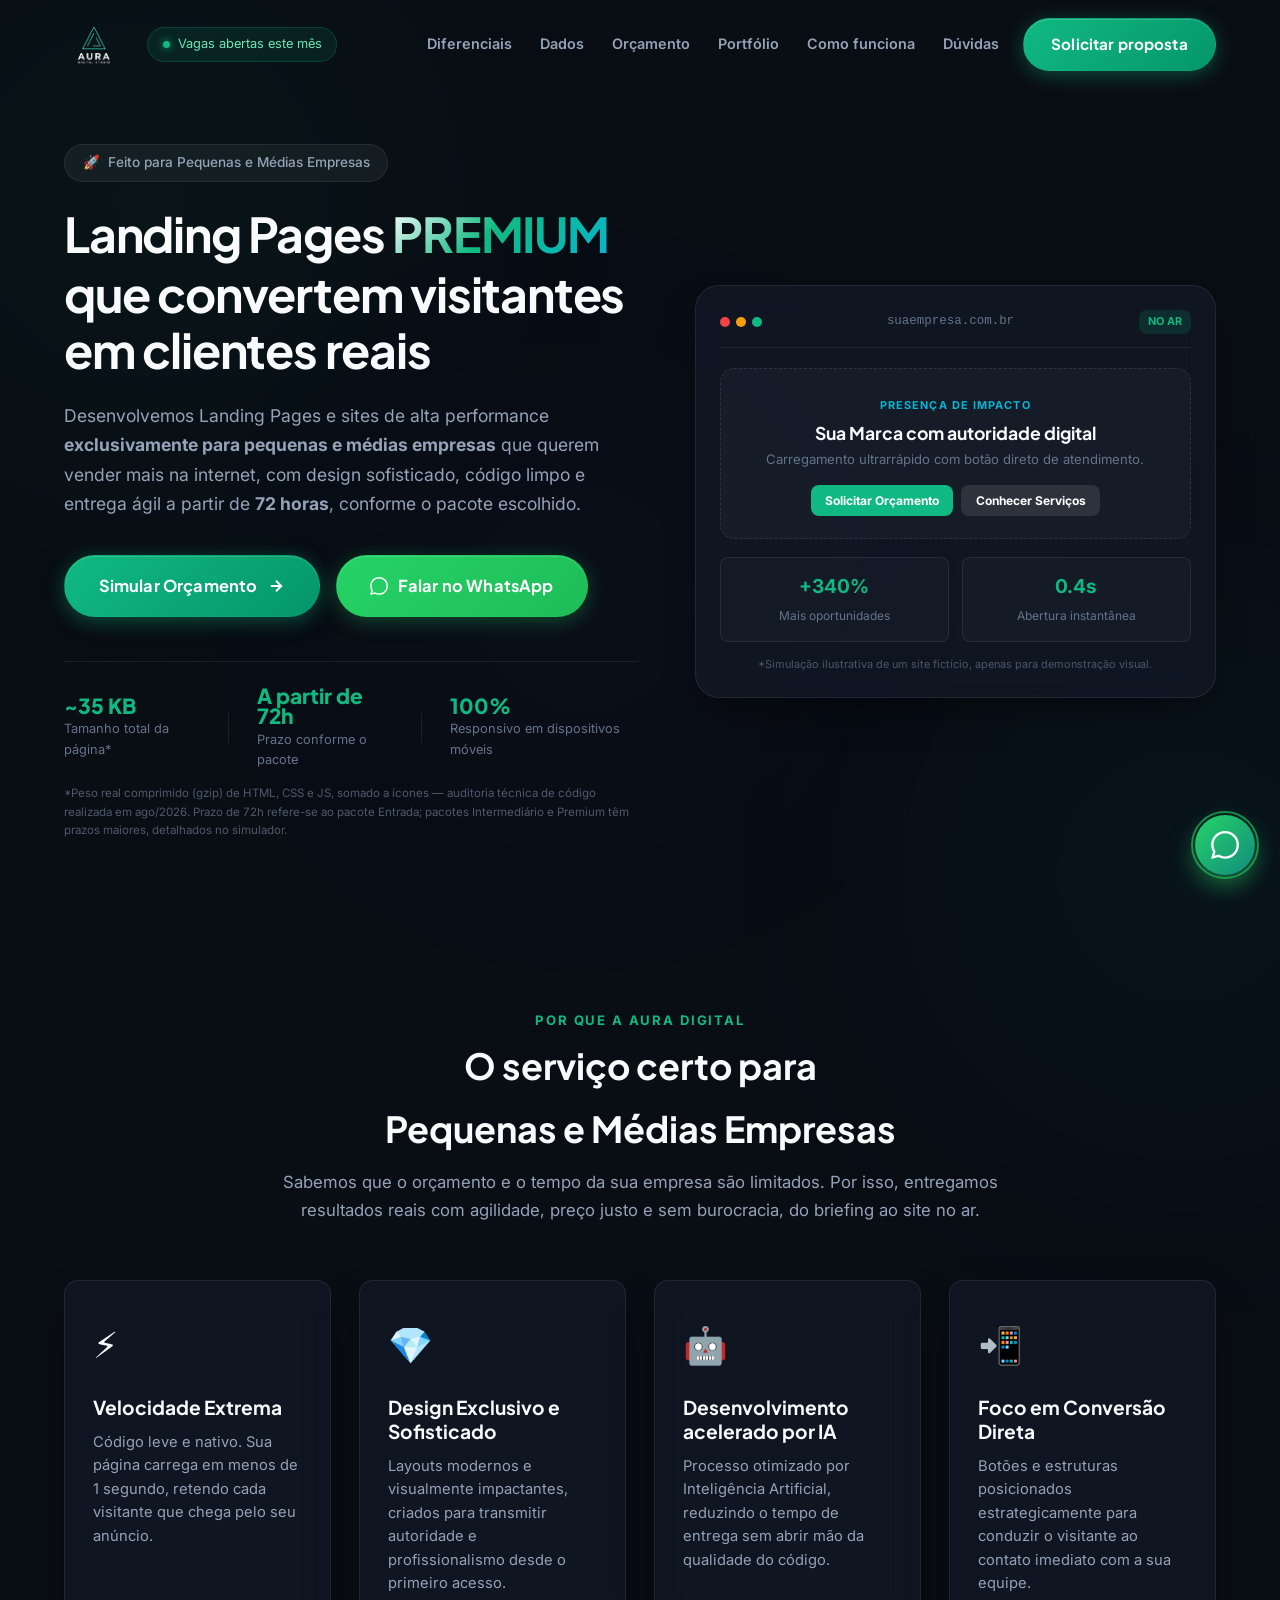
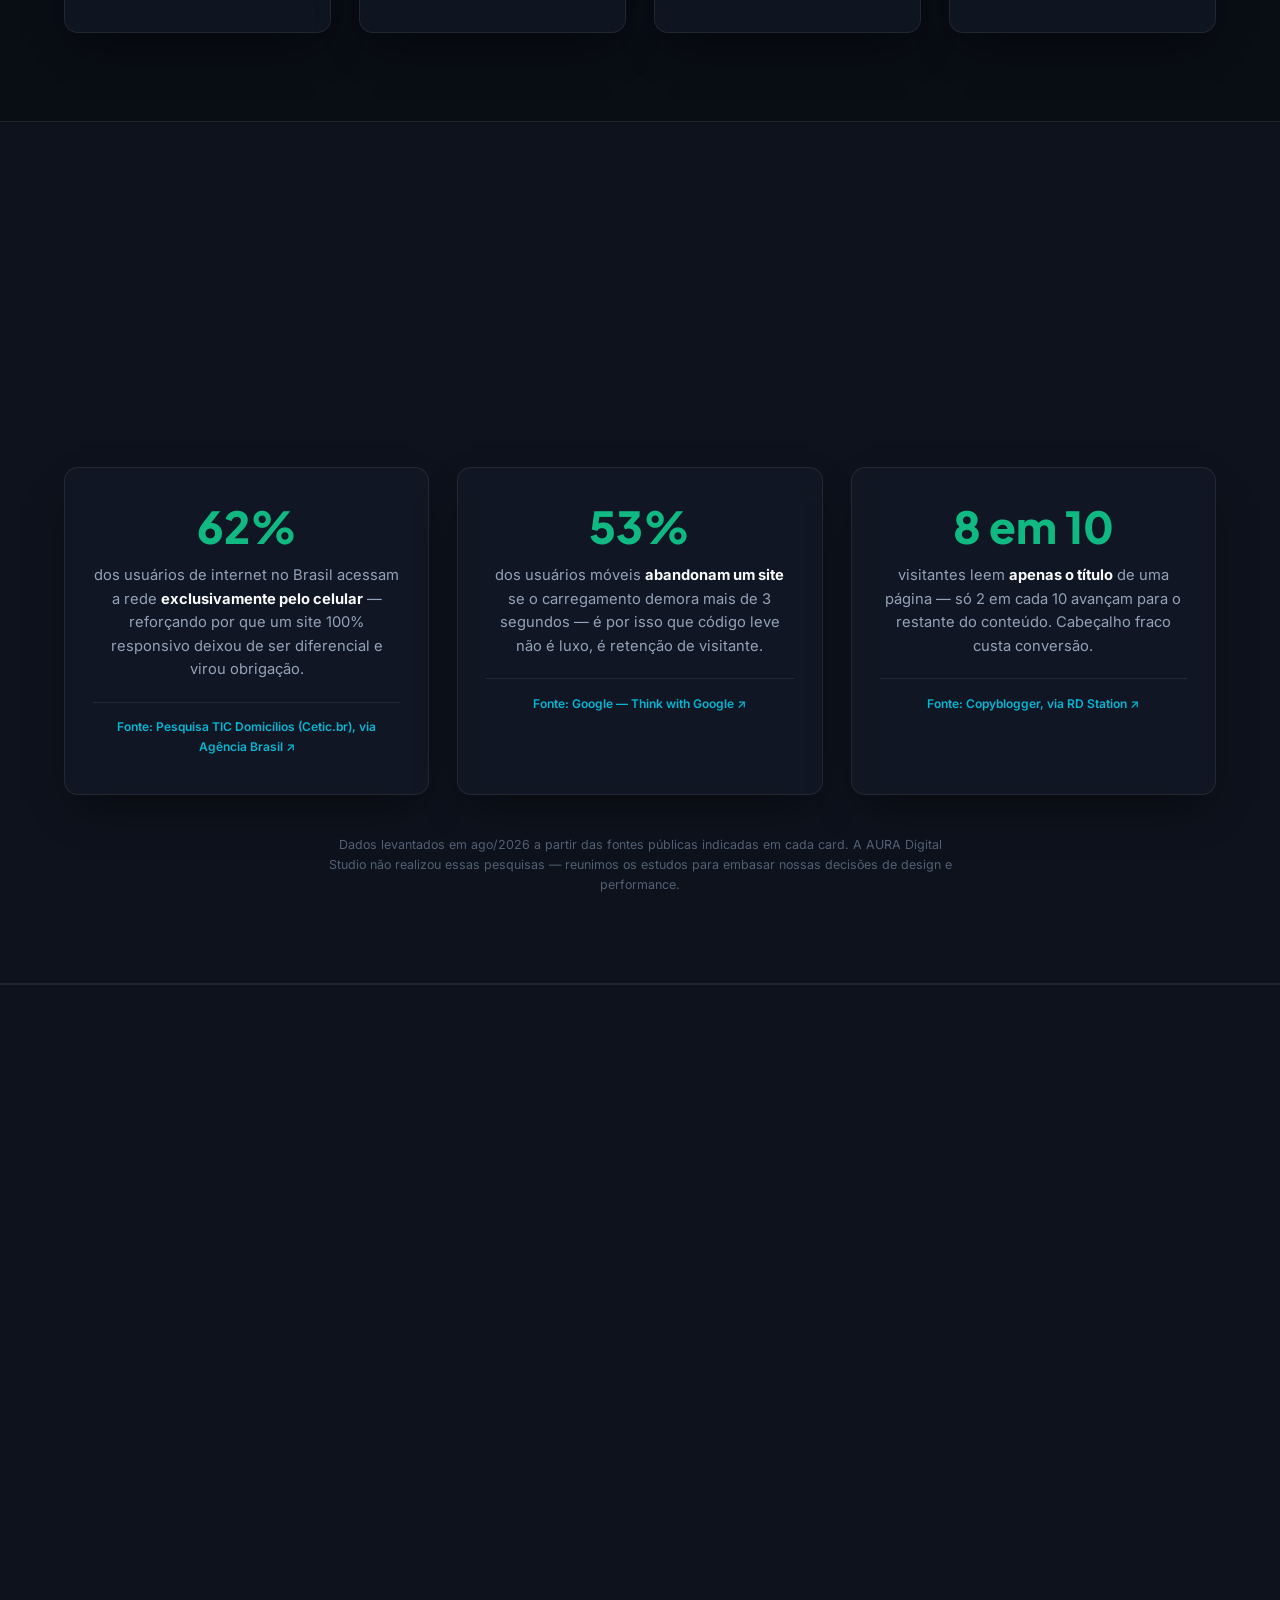
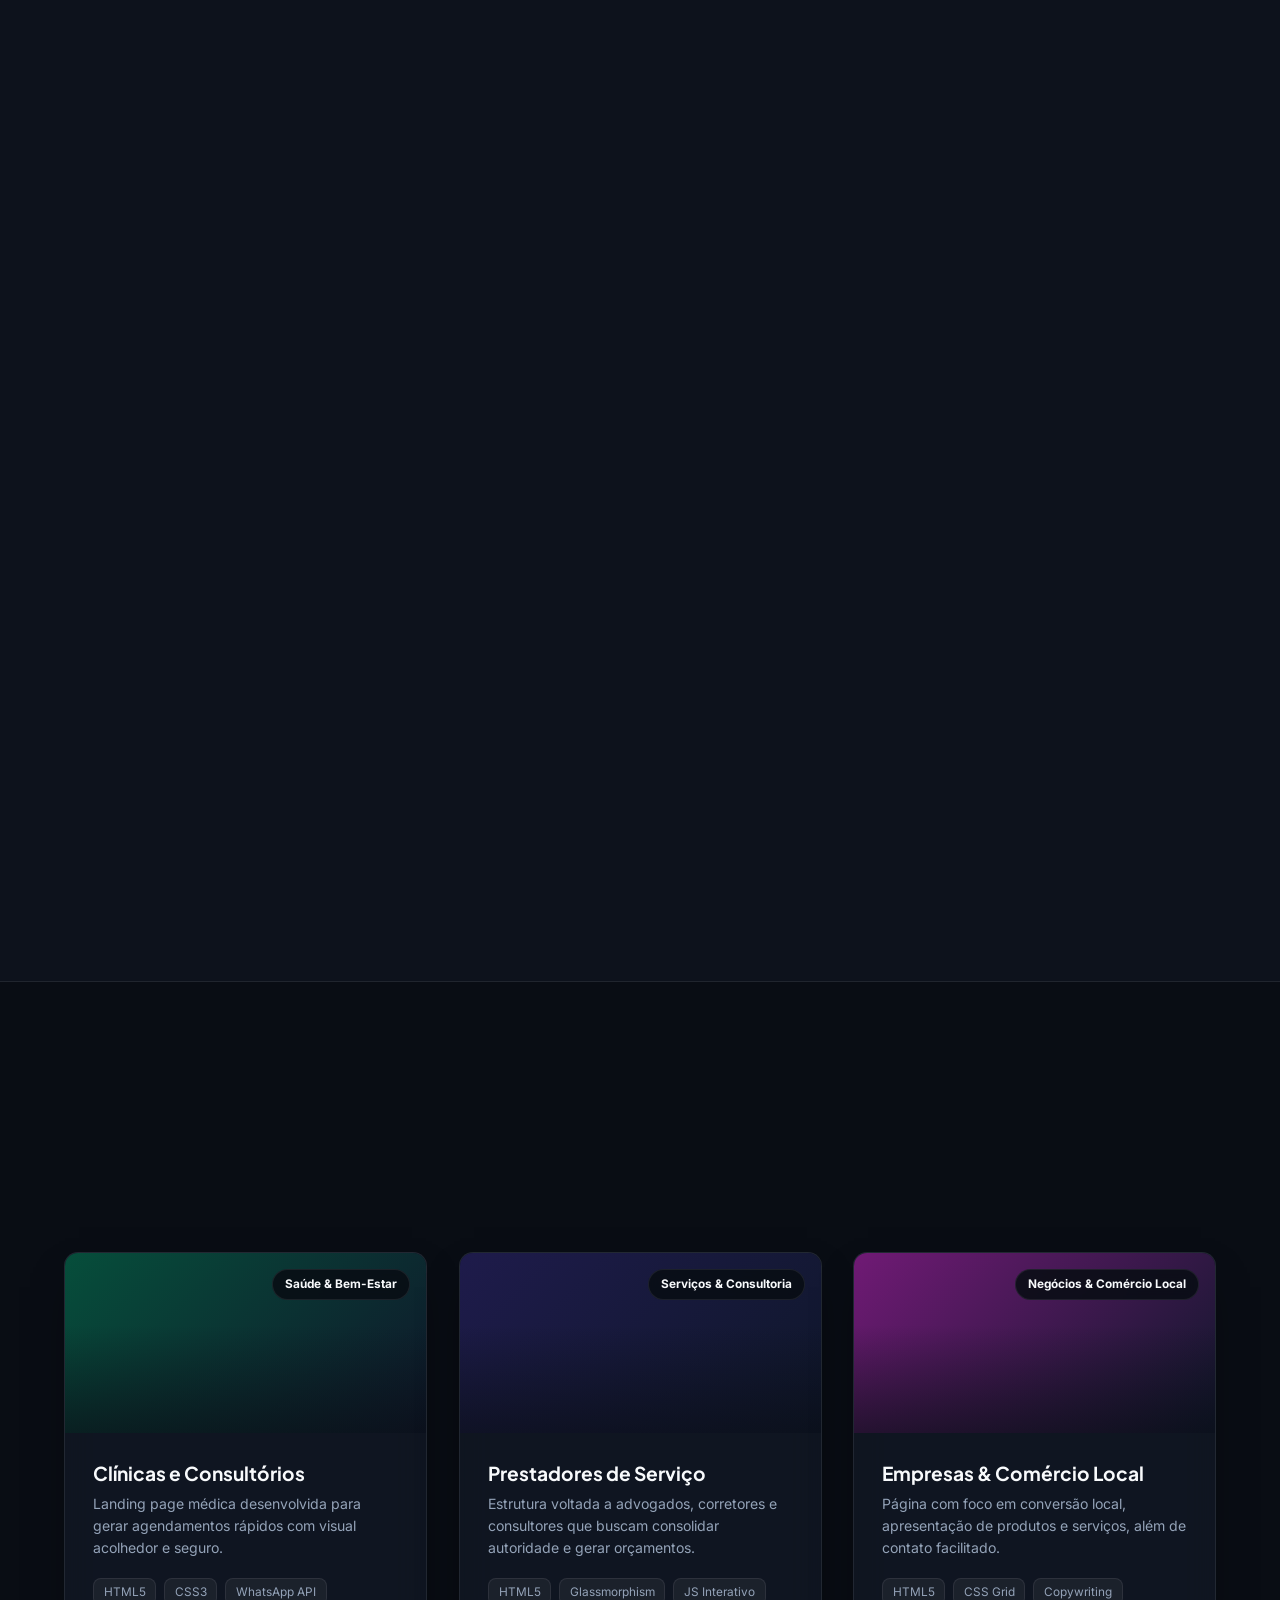
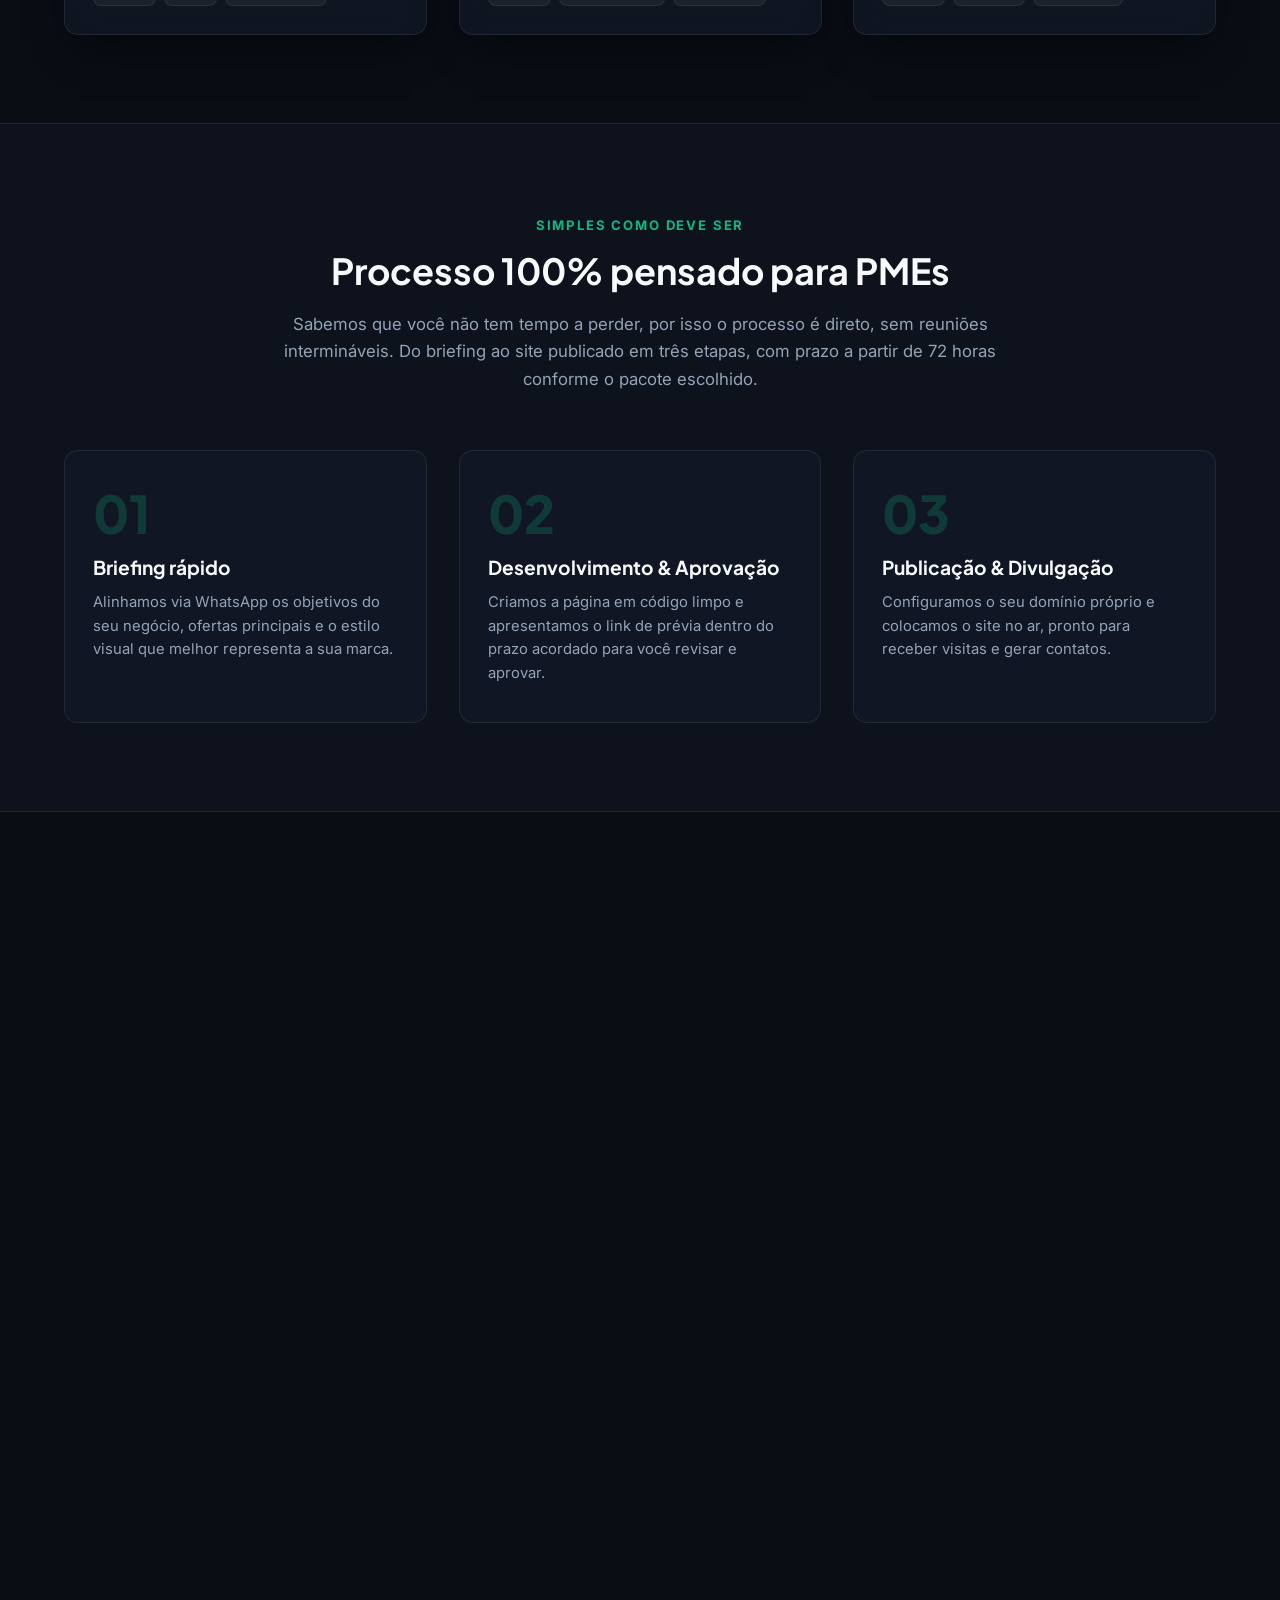
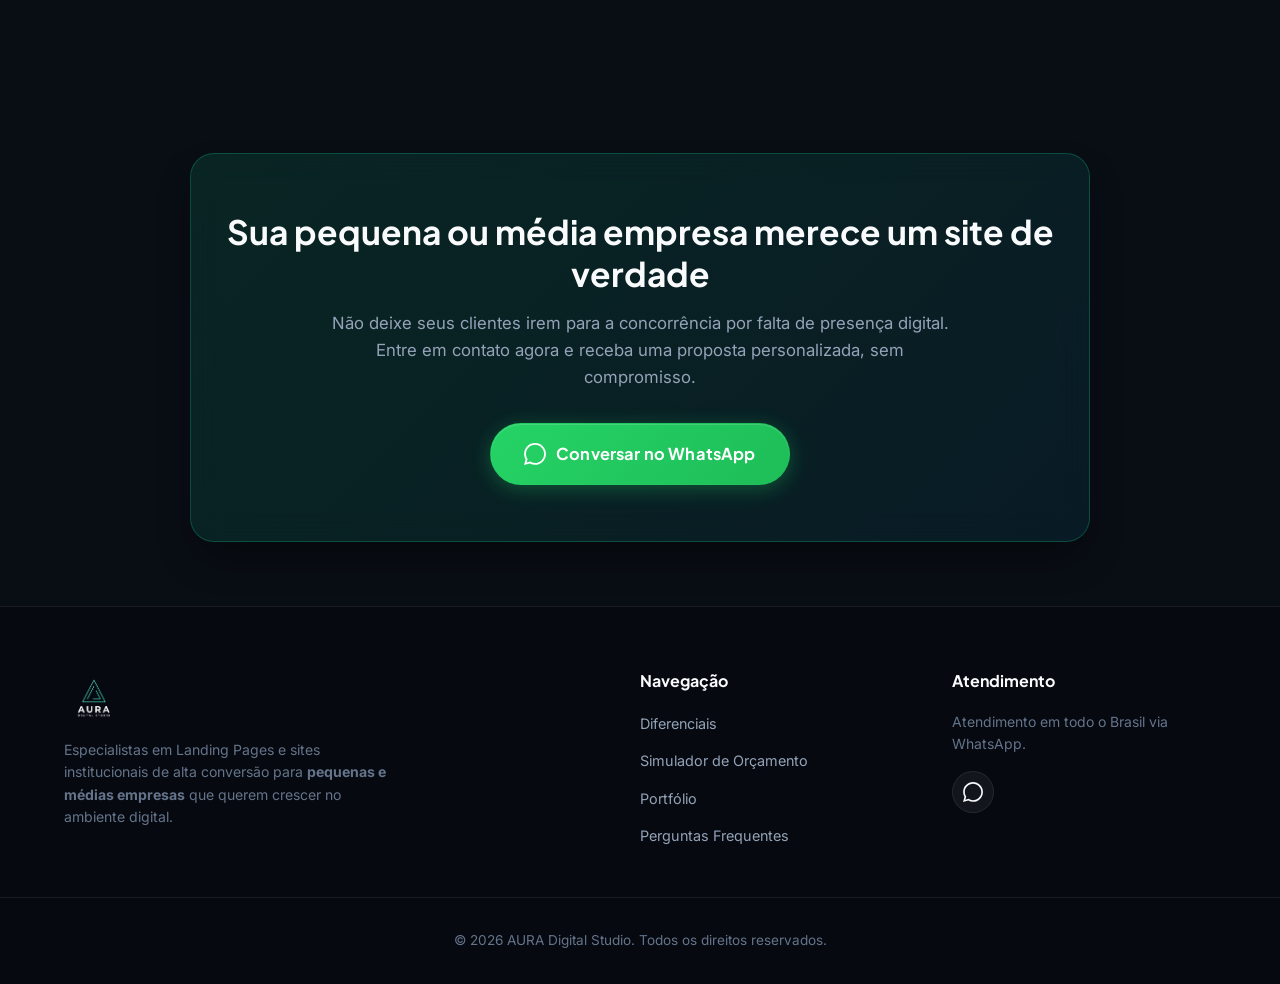
==== commit c1926ca6: "git commit -m "Update index.html with new content"" ====
--- a/index.html
+++ b/index.html
@@ -6,7 +6,7 @@
     <meta name="viewport" content="width=device-width, initial-scale=1.0">
     <title>AURA Digital Studio | Landing Pages & Sites de Alta Performance</title>
     <meta name="description"
-        content="Desenvolvimento acelerado de Landing Pages e Sites de alta conversão para pequenas e médias empresas. Design premium e entregas em até 72 horas.">
+        content="Desenvolvimento acelerado de Landing Pages e Sites de alta conversão para pequenas e médias empresas. Design premium e entregas a partir de 72 horas.">
     <meta name="theme-color" content="#090d14">
     <link rel="canonical" href="https://ferreirajrrr.github.io/lp-home/">
     <meta property="og:title" content="AURA Digital Studio | Sites & Landing Pages que Vendem">
@@ -91,7 +91,7 @@
                     <p class="hero-subtitle">
                         Desenvolvemos Landing Pages e sites de alta performance <strong>exclusivamente para pequenas e
                             médias empresas</strong> que querem vender mais na internet, com design sofisticado, código
-                        limpo e entrega ágil em até <strong>72 horas</strong>.
+                        limpo e entrega ágil a partir de <strong>72 horas</strong>, conforme o pacote escolhido.
                     </p>
 
                     <div class="hero-actions">
@@ -114,13 +114,13 @@
 
                     <div class="hero-metrics">
                         <div class="metric-item">
-                            <span class="metric-value">~100 KB</span>
+                            <span class="metric-value">~35 KB</span>
                             <span class="metric-label">Tamanho total da página*</span>
                         </div>
                         <div class="metric-divider"></div>
                         <div class="metric-item">
-                            <span class="metric-value">Entrega em 72 horas</span>
-                            <span class="metric-label">Prazo inicial garantido</span>
+                            <span class="metric-value">A partir de 72h</span>
+                            <span class="metric-label">Prazo conforme o pacote</span>
                         </div>
                         <div class="metric-divider"></div>
                         <div class="metric-item">
@@ -128,7 +128,7 @@
                             <span class="metric-label">Responsivo em dispositivos móveis</span>
                         </div>
                     </div>
-                    <p class="metrics-footnote">*Média somada incluindo HTML, CSS, JS (comprimidos) e ícones — auditoria técnica de código realizada em ago/2026.</p>
+                    <p class="metrics-footnote">*Peso real comprimido (gzip) de HTML, CSS e JS, somado a ícones — auditoria técnica de código realizada em ago/2026. Prazo de 72h refere-se ao pacote Entrada; pacotes Intermediário e Premium têm prazos maiores, detalhados no simulador.</p>
                 </div>
 
                 <!-- Hero Mockup -->
@@ -506,7 +506,8 @@
                     <span class="section-subtitle">SIMPLES COMO DEVE SER</span>
                     <h2 class="section-title">Processo 100% pensado para PMEs</h2>
                     <p class="section-desc">Sabemos que você não tem tempo a perder, por isso o processo é direto, sem
-                        reuniões intermináveis. Do briefing ao site publicado em três etapas, tudo em no máximo 72 horas.</p>
+                        reuniões intermináveis. Do briefing ao site publicado em três etapas, com prazo a partir de 72
+                        horas conforme o pacote escolhido.</p>
                 </div>
                 <div class="process-steps">
                     <div class="process-step-card">
@@ -546,8 +547,12 @@
                             <span class="faq-icon">+</span>
                         </button>
                         <div class="faq-answer">
-                            <p>O prazo padrão para a entrega da primeira versão é de <strong>3 a 4 dias úteis</strong>
-                                após o recebimento das informações do seu negócio.</p>
+                            <p>Depende do pacote escolhido: o pacote <strong>Entrada</strong> sai em <strong>3 a 4
+                                    dias úteis</strong>, o <strong>Intermediário</strong> em <strong>5 a 7 dias
+                                    úteis</strong> e o <strong>Premium</strong> (com animações e copywriting mais
+                                aprofundado) em <strong>7 a 10 dias úteis</strong> — sempre após o recebimento das
+                                informações do seu negócio. Você confere o prazo exato de cada pacote no simulador
+                                acima.</p>
                         </div>
                     </div>
                     <div class="faq-item">
@@ -587,8 +592,22 @@
                             <span class="faq-icon">+</span>
                         </button>
                         <div class="faq-answer">
-                            <p>Trabalhamos com <strong>50% na contratação</strong> e <strong>50% somente após aprovação
-                                    final</strong> do projeto. Aceitamos PIX e Cartão de Crédito.</p>
+                            <p>O <strong>investimento único</strong> (desenvolvimento do site) é dividido em
+                                <strong>50% na contratação</strong> e <strong>50% somente após aprovação final</strong>
+                                do projeto. Aceitamos PIX e Cartão de Crédito.</p>
+                        </div>
+                    </div>
+                    <div class="faq-item">
+                        <button class="faq-question">
+                            <span>Como funciona a cobrança da manutenção e do Google Ads?</span>
+                            <span class="faq-icon">+</span>
+                        </button>
+                        <div class="faq-answer">
+                            <p>Manutenção mensal e gestão de Google Ads são <strong>cobradas separadamente</strong> do
+                                investimento único, com faturamento recorrente mensal via PIX ou Cartão. A verba do
+                                anúncio em si (o valor investido no Google) é <strong>à parte</strong> e paga
+                                diretamente à plataforma, não à AURA — nós cobramos apenas pela gestão. Você pode
+                                cancelar qualquer plano mensal a qualquer momento, sem multa.</p>
                         </div>
                     </div>
                 </div>
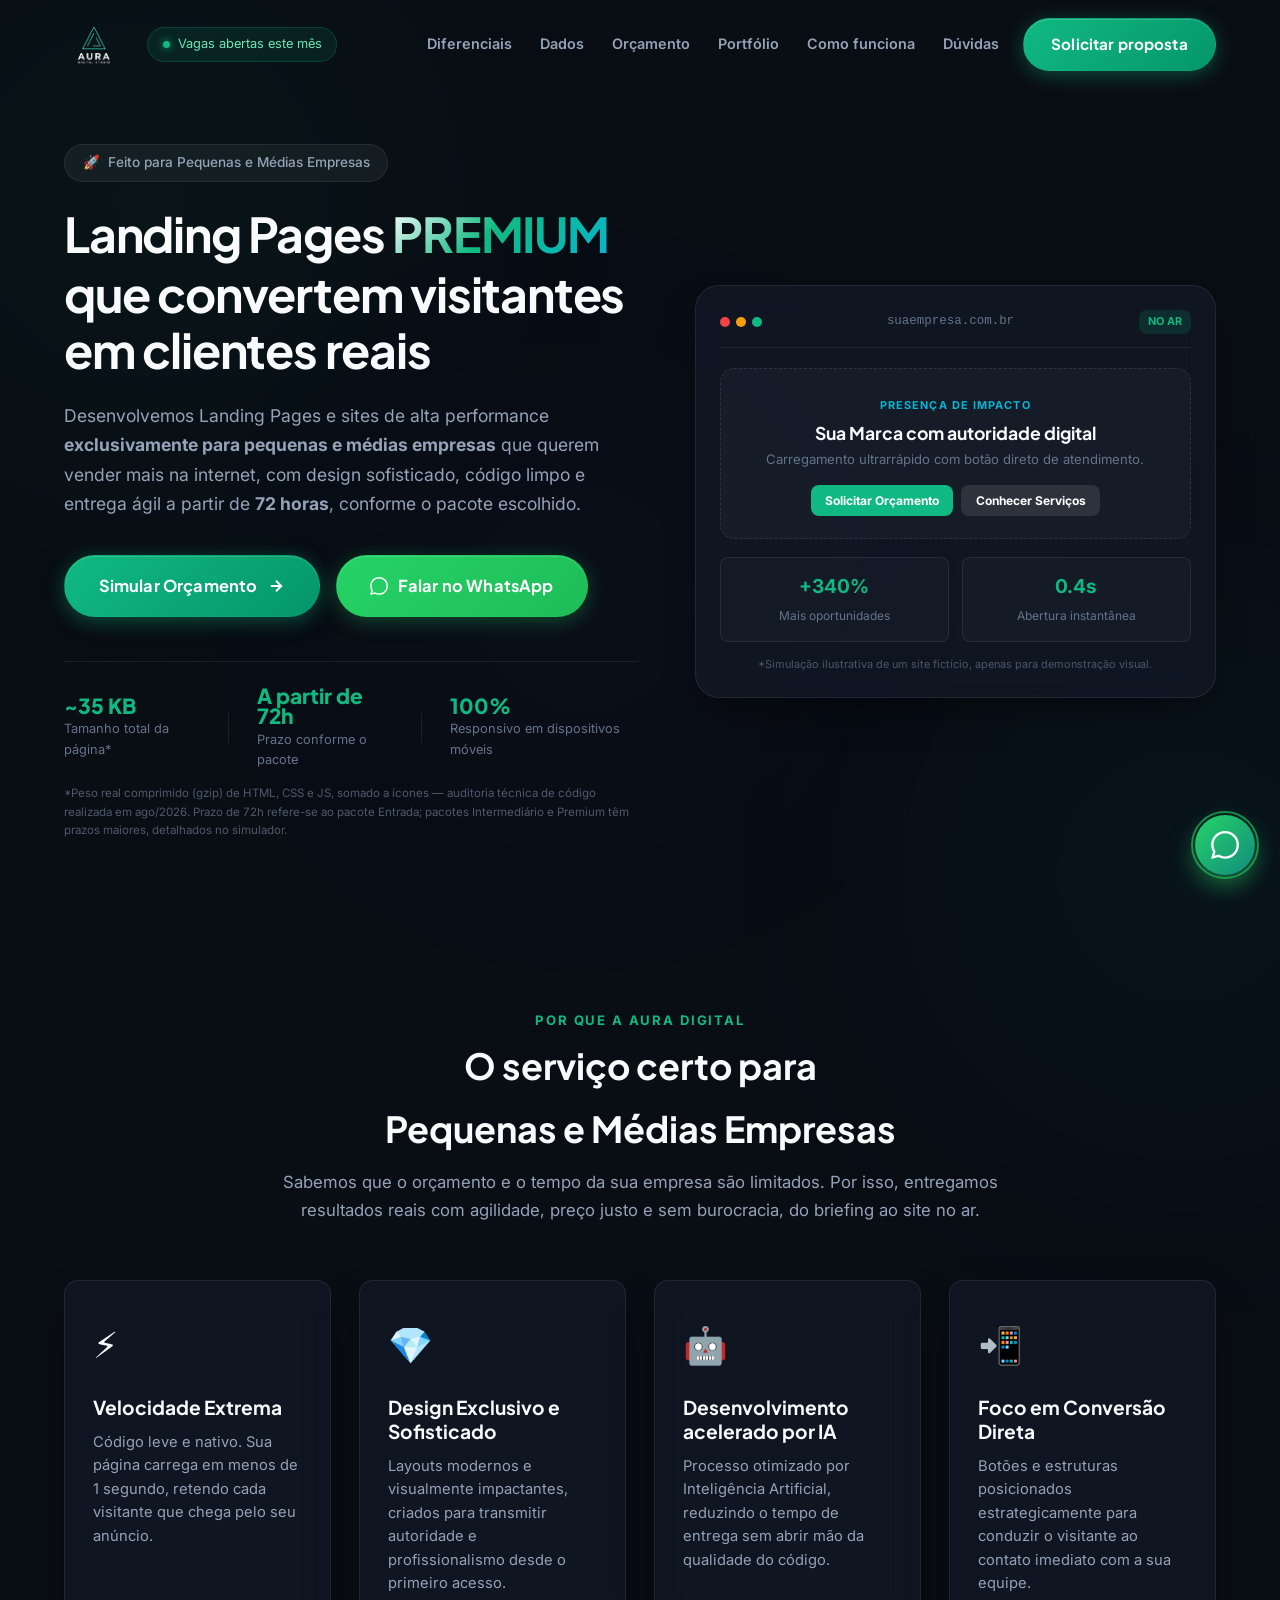
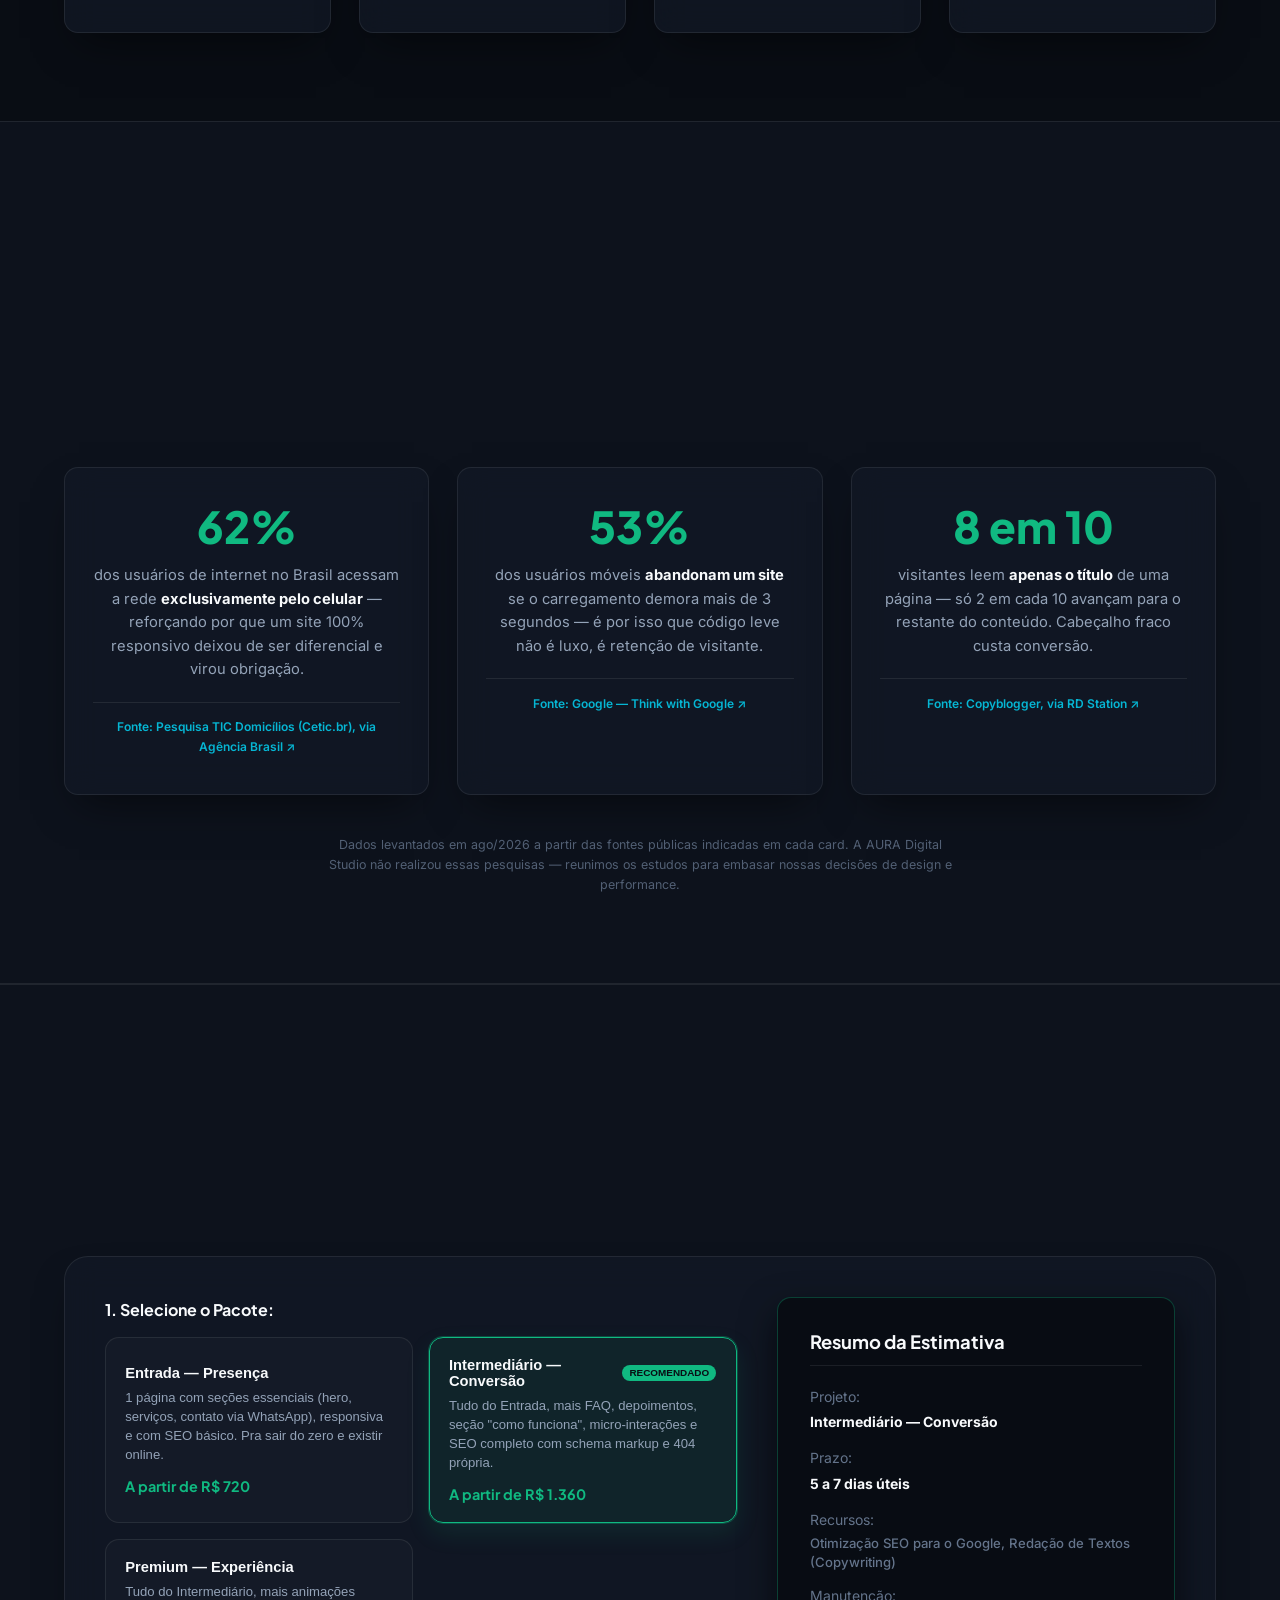
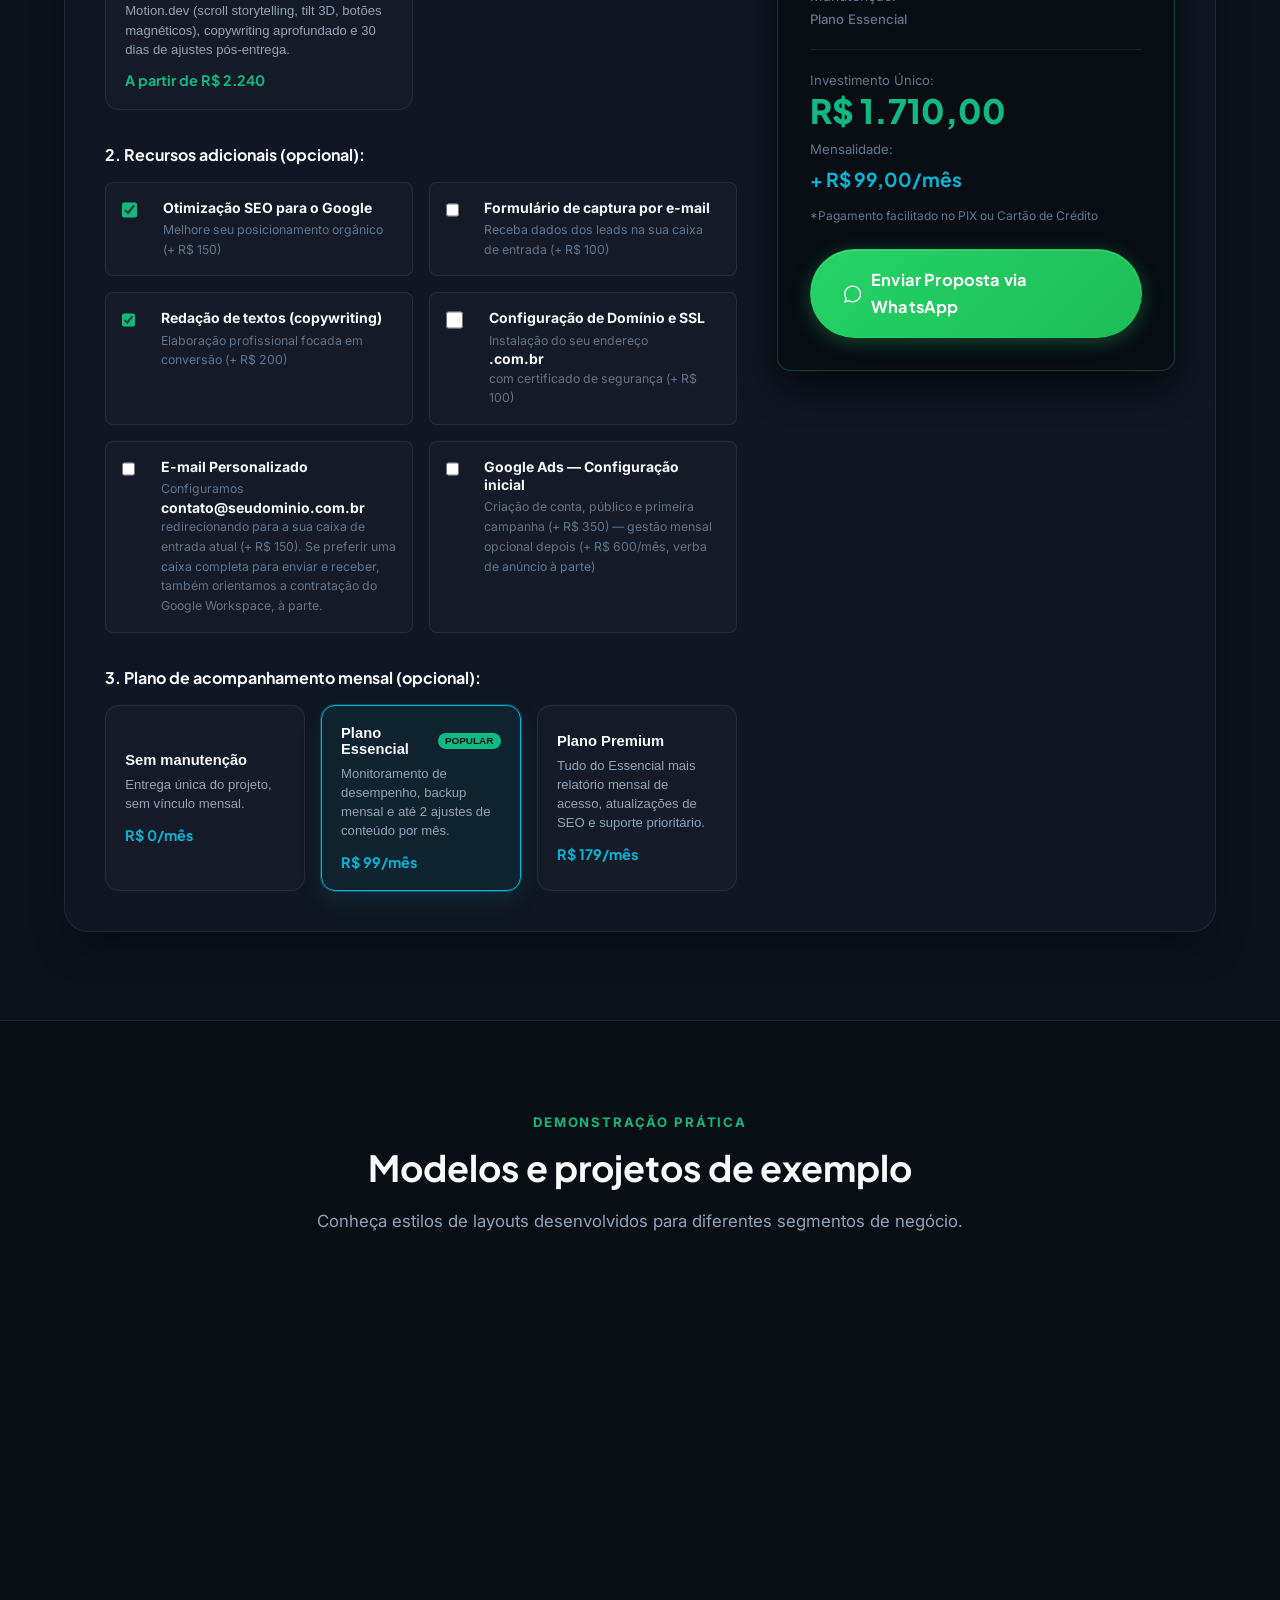
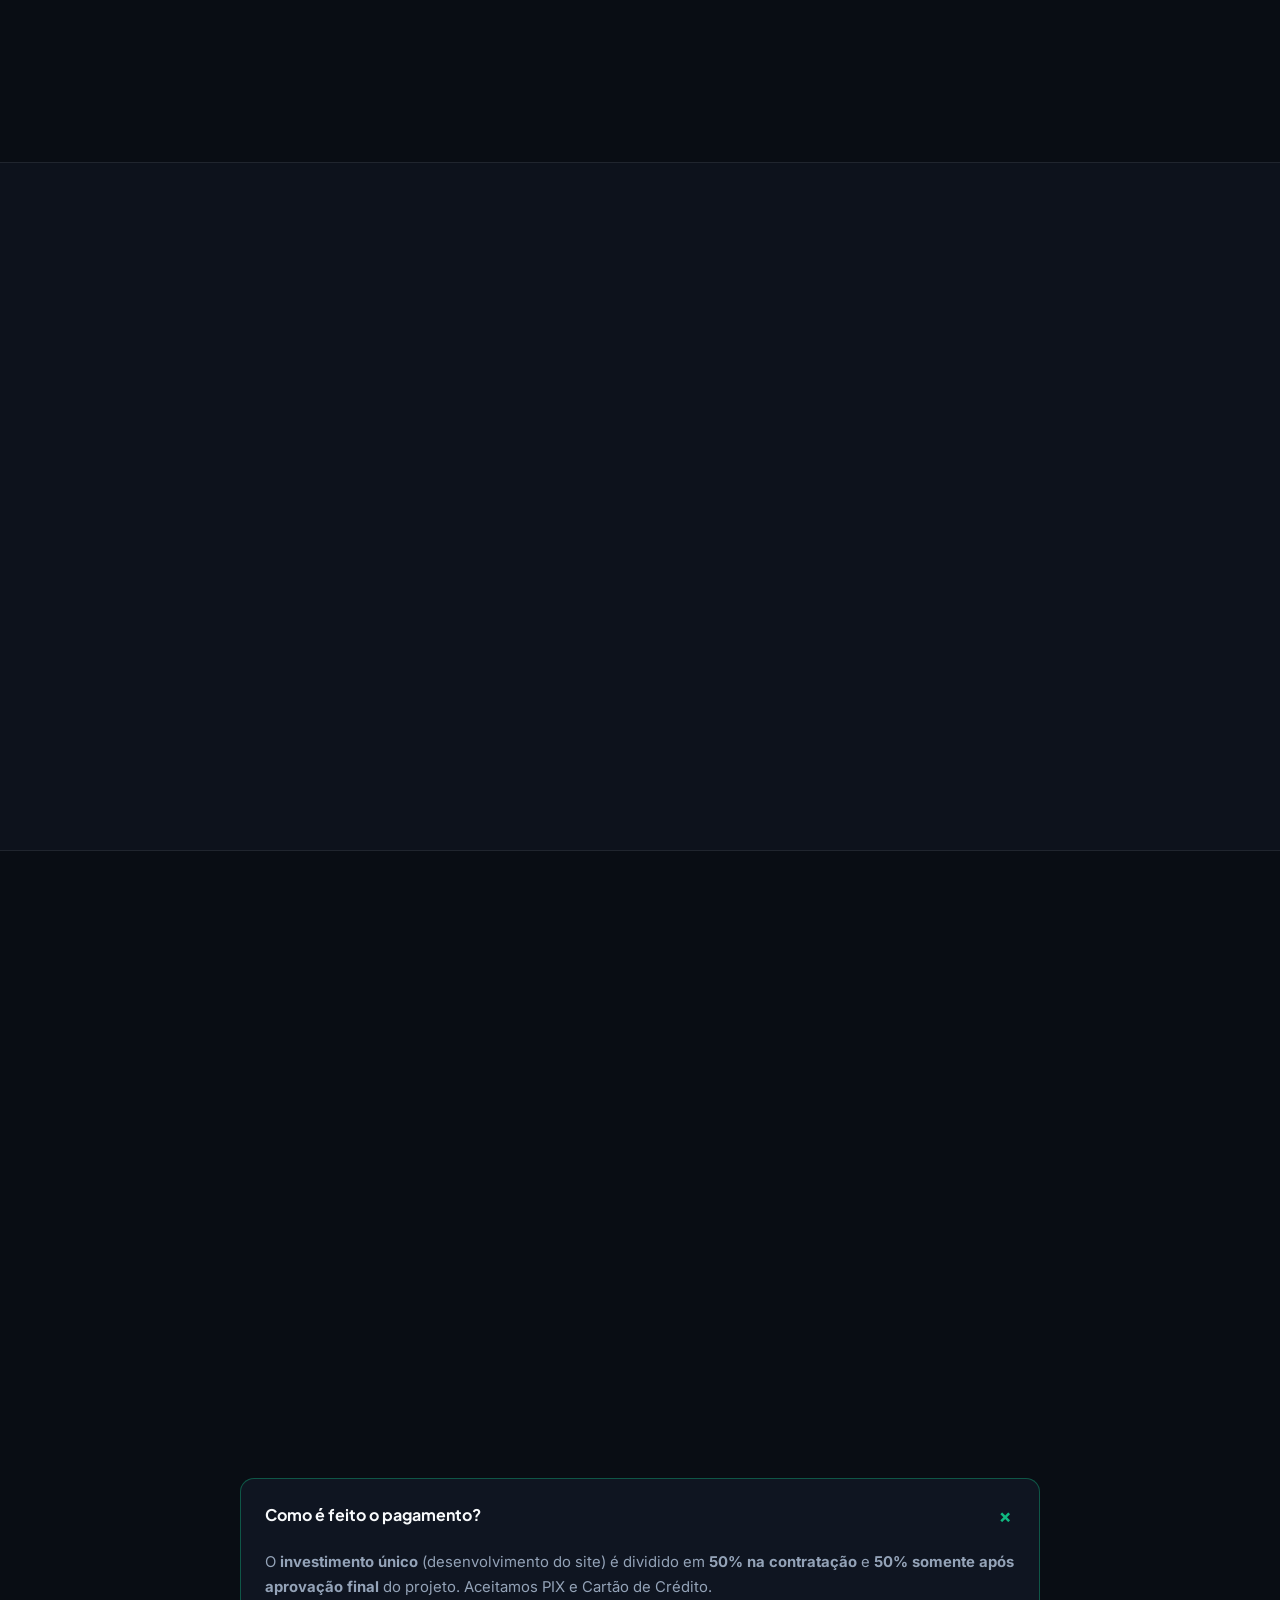
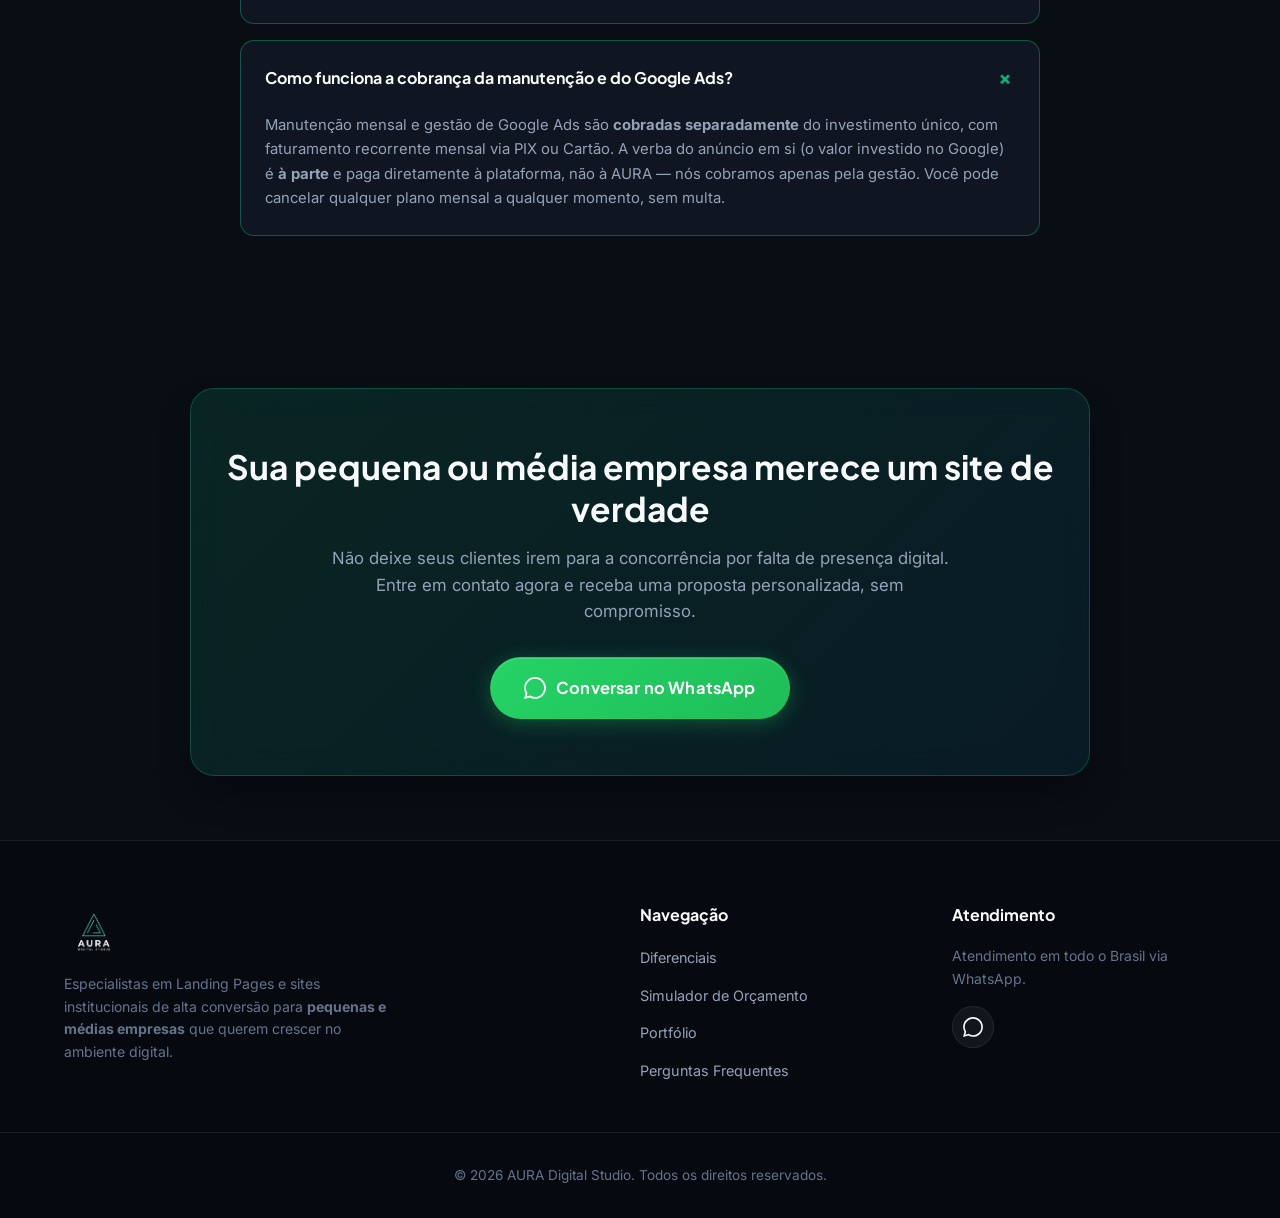
==== commit 910f9979: "git commit -m "Update prices"" ====
--- a/index.html
+++ b/index.html
@@ -269,7 +269,7 @@
                         <div class="calc-group">
                             <label class="calc-label">1. Selecione o Pacote:</label>
                             <div class="options-grid" id="typeOptions">
-                                <button type="button" class="option-card" data-type="entrada" data-price="900"
+                                <button type="button" class="option-card" data-type="entrada" data-price="720"
                                     data-time="3 a 4 dias úteis">
                                     <div class="option-header">
                                         <span class="option-title">Entrada — Presença</span>
@@ -277,19 +277,19 @@
                                     <p class="option-desc">1 página com seções essenciais (hero, serviços, contato
                                         via WhatsApp), responsiva e com SEO básico. Pra sair do zero e existir
                                         online.</p>
-                                    <span class="option-price">A partir de R$ 900</span>
+                                    <span class="option-price">A partir de R$ 720</span>
                                 </button>
                                 <button type="button" class="option-card active" data-type="intermediario"
-                                    data-price="1700" data-time="5 a 7 dias úteis">
+                                    data-price="1360" data-time="5 a 7 dias úteis">
                                     <div class="option-header">
                                         <span class="option-title">Intermediário — Conversão</span>
                                         <span class="option-badge">Recomendado</span>
                                     </div>
                                     <p class="option-desc">Tudo do Entrada, mais FAQ, depoimentos, seção "como
                                         funciona", micro-interações e SEO completo com schema markup e 404 própria.</p>
-                                    <span class="option-price">A partir de R$ 1.700</span>
+                                    <span class="option-price">A partir de R$ 1.360</span>
                                 </button>
-                                <button type="button" class="option-card" data-type="premium" data-price="2800"
+                                <button type="button" class="option-card" data-type="premium" data-price="2240"
                                     data-time="7 a 10 dias úteis">
                                     <div class="option-header">
                                         <span class="option-title">Premium — Experiência</span>
@@ -297,7 +297,7 @@
                                     <p class="option-desc">Tudo do Intermediário, mais animações Motion.dev (scroll
                                         storytelling, tilt 3D, botões magnéticos), copywriting aprofundado e 30 dias
                                         de ajustes pós-entrega.</p>
-                                    <span class="option-price">A partir de R$ 2.800</span>
+                                    <span class="option-price">A partir de R$ 2.240</span>
                                 </button>
                             </div>
                         </div>
@@ -344,6 +344,18 @@
                                     </span>
                                 </label>
                                 <label class="addon-checkbox">
+                                    <input type="checkbox" value="email" data-name="E-mail Personalizado"
+                                        data-price="150">
+                                    <span class="checkmark"></span>
+                                    <span class="addon-info">
+                                        <strong>E-mail Personalizado</strong>
+                                        <small>Configuramos <strong>contato@seudominio.com.br</strong> redirecionando
+                                            para a sua caixa de entrada atual (+ R$ 150). Se preferir uma caixa
+                                            completa para enviar e receber, também orientamos a contratação do
+                                            Google Workspace, à parte.</small>
+                                    </span>
+                                </label>
+                                <label class="addon-checkbox">
                                     <input type="checkbox" value="ads" data-name="Configuração de Google Ads"
                                         data-price="350" data-monthly="600" data-monthly-name="Gestão mensal Google Ads">
                                     <span class="checkmark"></span>
@@ -419,7 +431,7 @@
                             <div class="summary-total">
                                 <div class="total-row">
                                     <span>Investimento Único:</span>
-                                    <div class="total-price" id="totalPriceDisplay">R$ 2.050,00</div>
+                                    <div class="total-price" id="totalPriceDisplay">R$ 1.710,00</div>
                                 </div>
                                 <div class="total-row monthly" id="monthlyRow">
                                     <span>Mensalidade:</span>
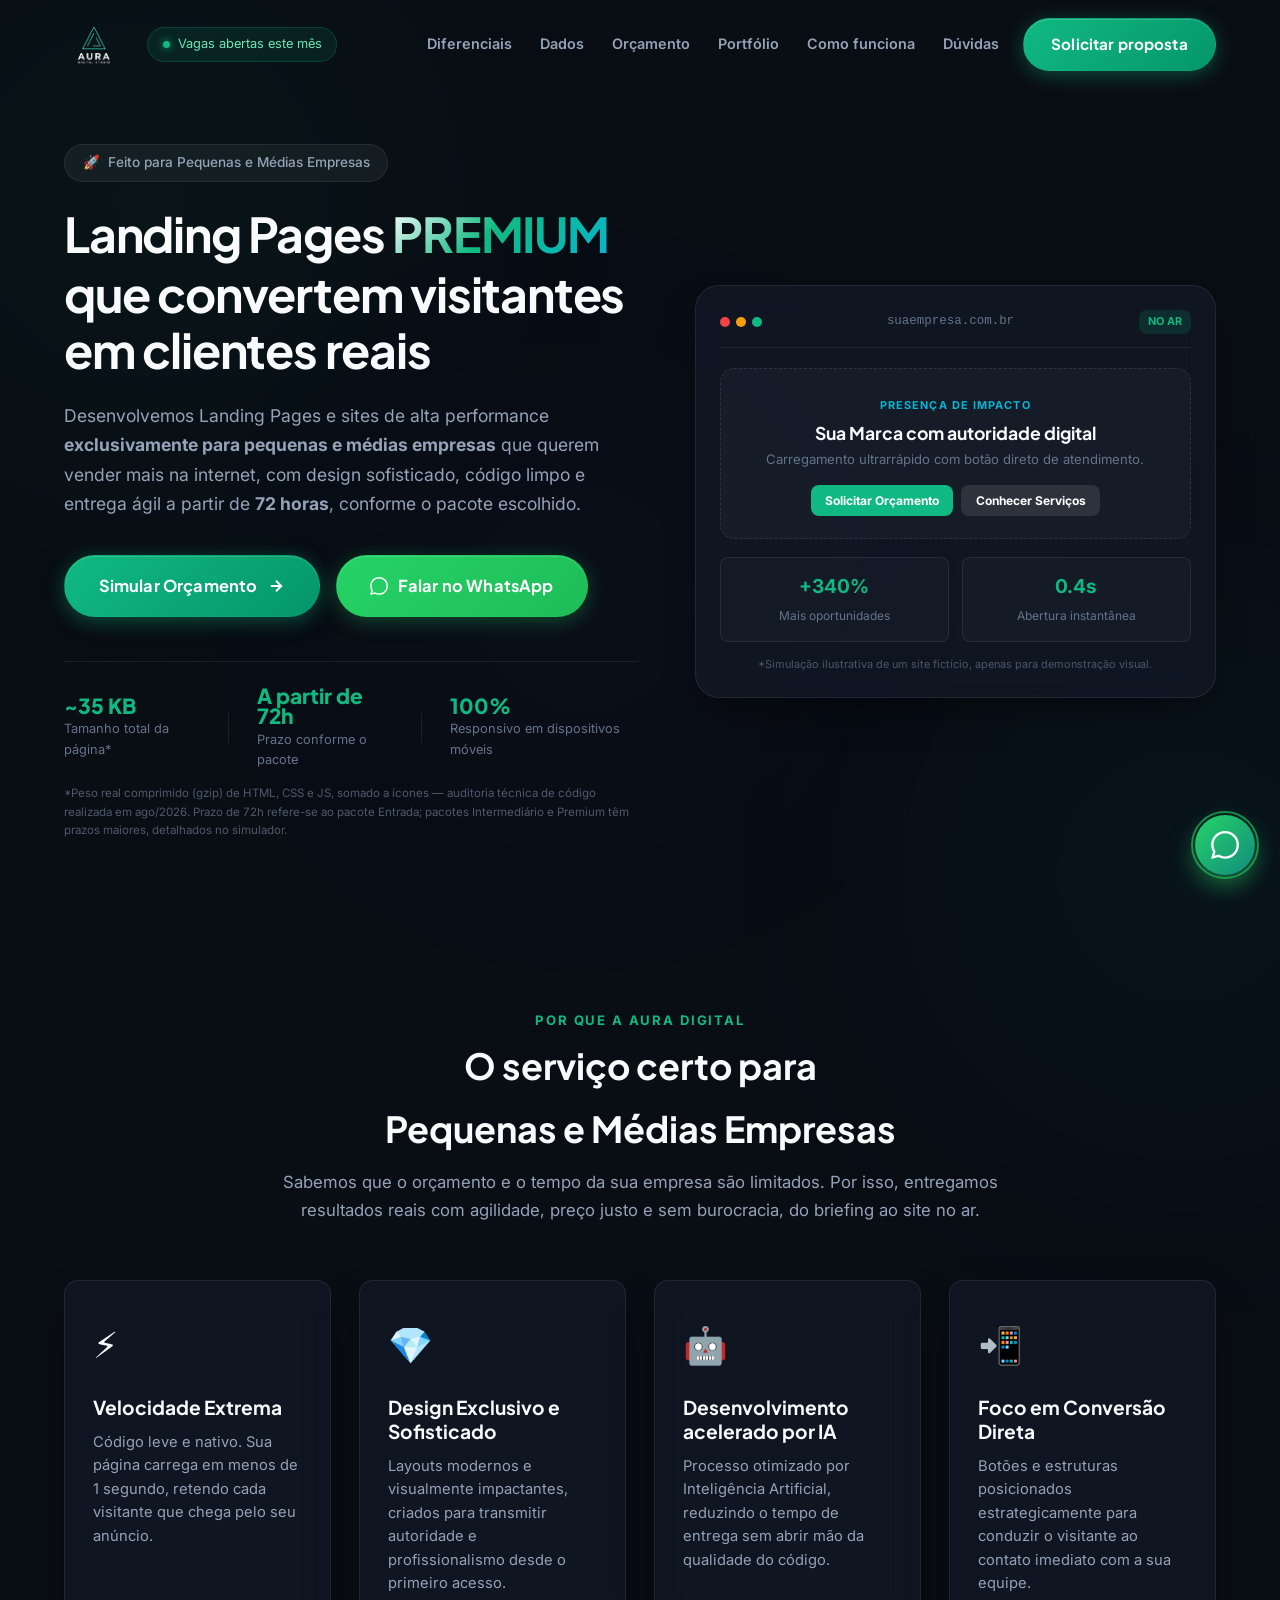
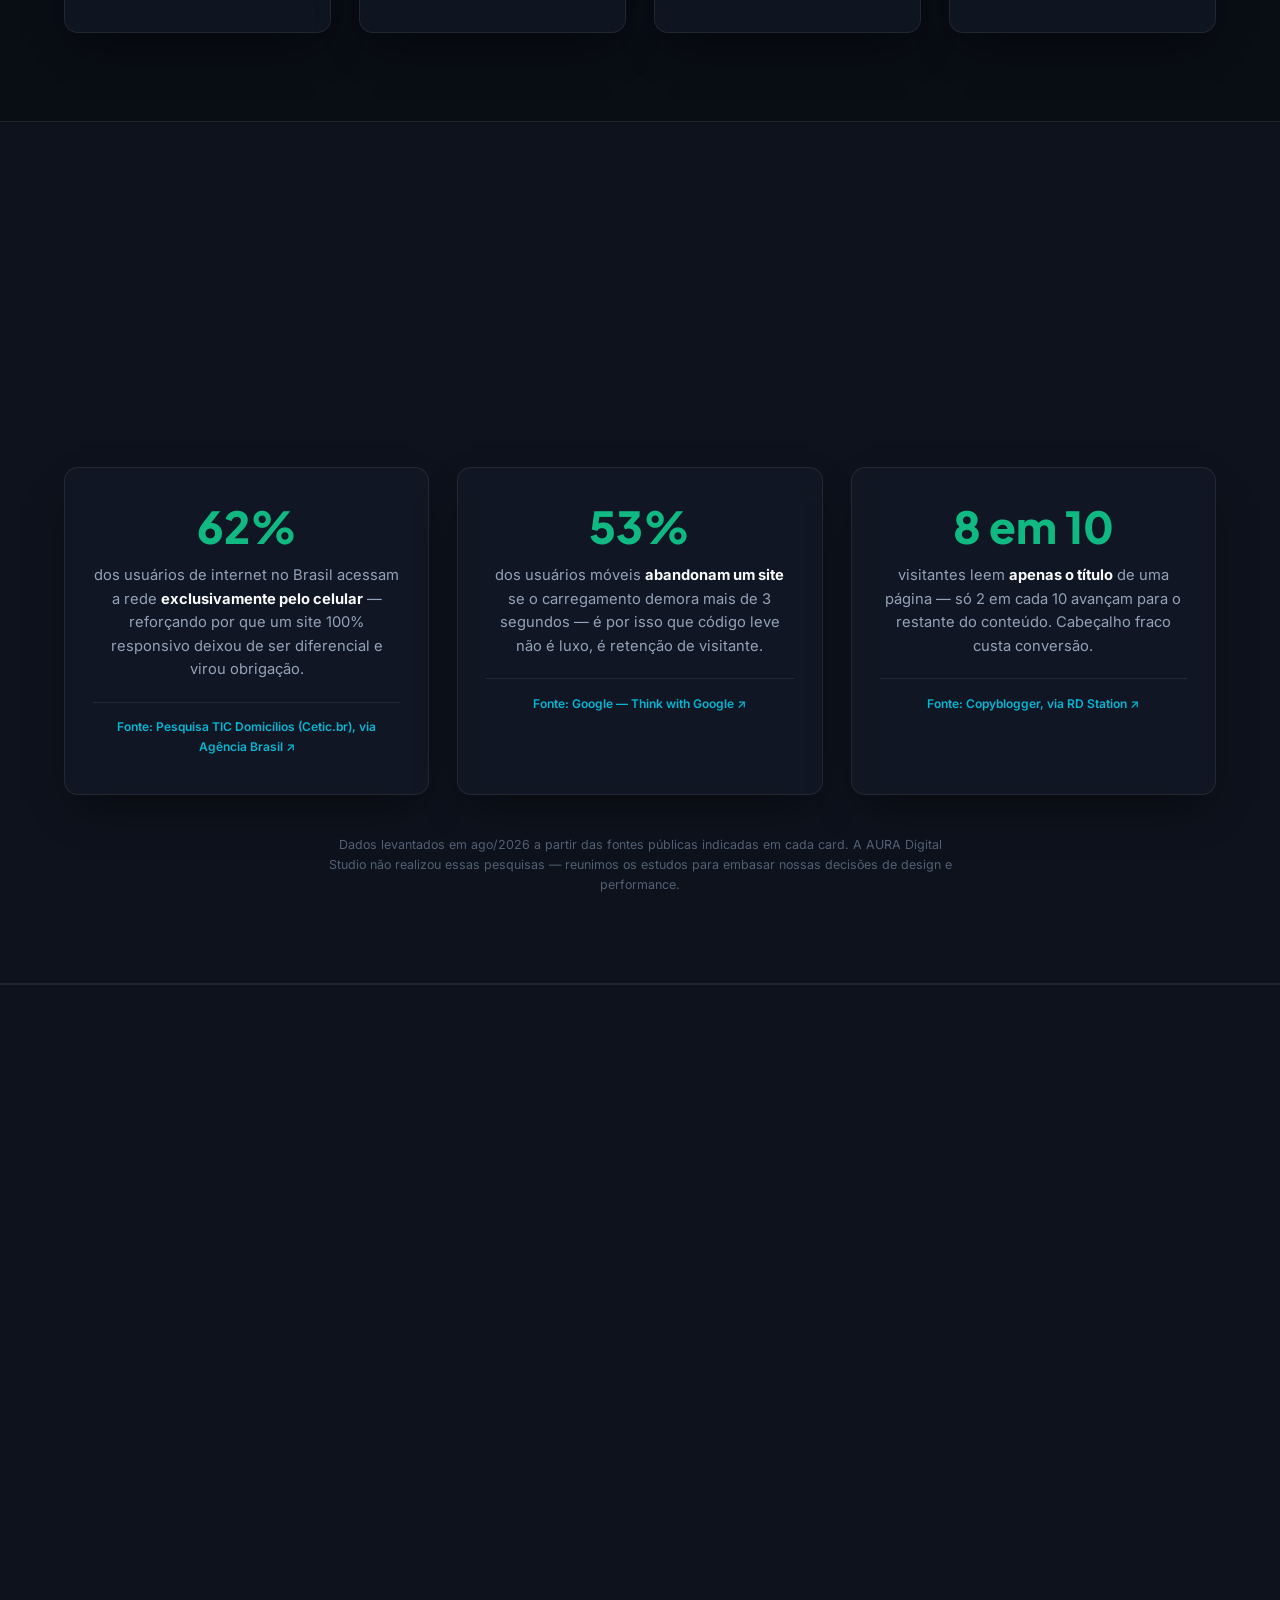
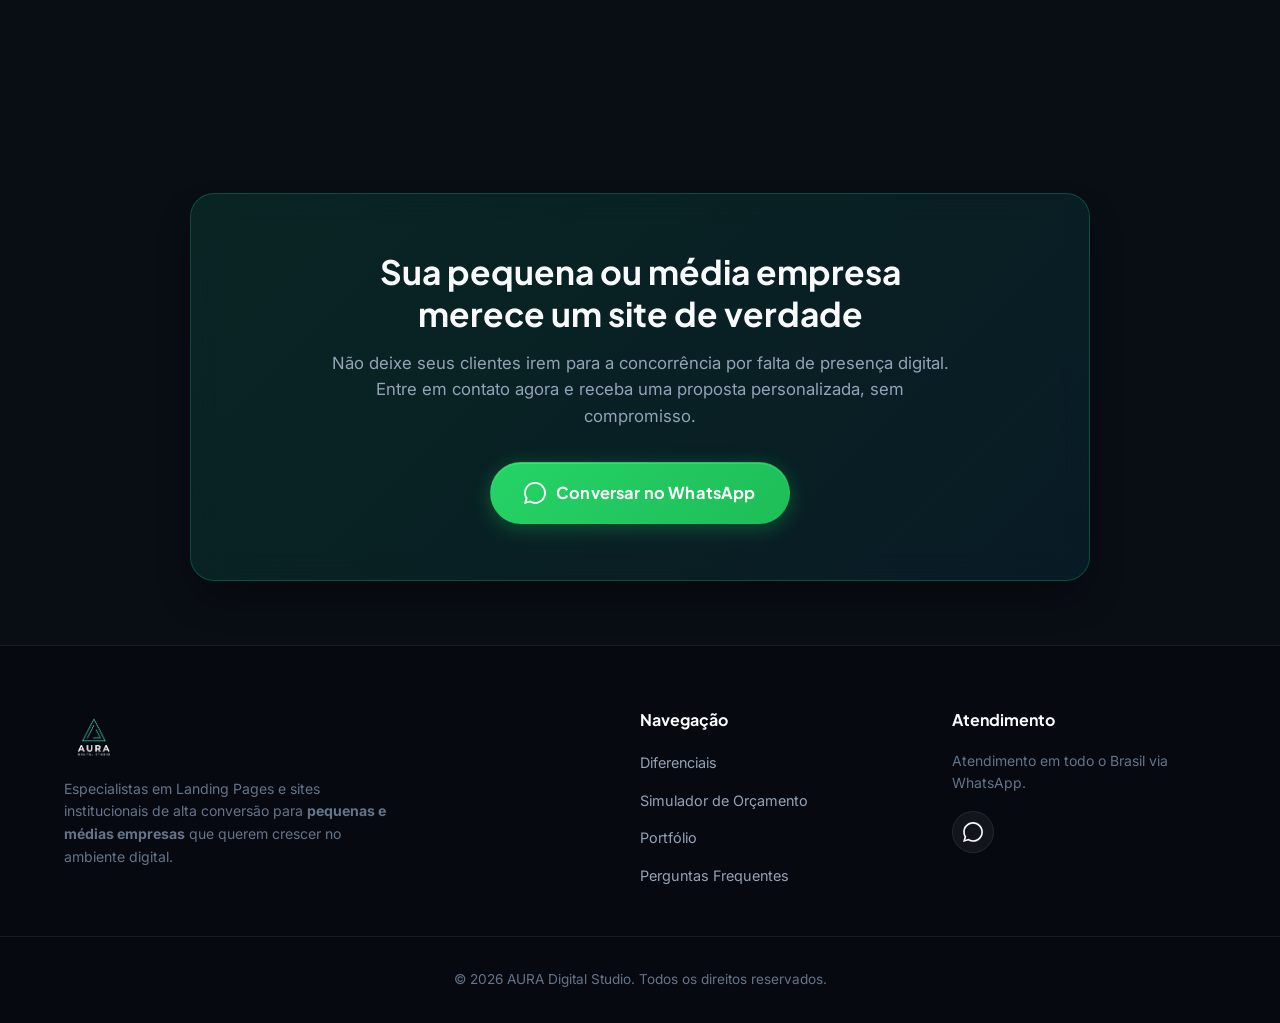
==== commit 89cacb3b: "git commit -m "Documentation and logo updates"" ====
--- a/index.html
+++ b/index.html
@@ -630,8 +630,8 @@
         <section class="section section-cta">
             <div class="container text-center">
                 <div class="glass-card cta-banner">
-                    <h2>Sua pequena ou média empresa merece um site de verdade</h2>
-                    <p>Não deixe seus clientes irem para a concorrência por falta de presença digital. Entre em contato
+                    <h2>Sua pequena ou média empresa<br>merece um site de verdade</h2>
+                    <p>Não deixe seus clientes irem para a concorrência por falta de presença digital.<br> Entre em contato
                         agora e receba uma proposta personalizada, sem compromisso.</p>
                     <a href="https://wa.me/5585981562086?text=Ol%C3%A1!%20Gostaria%20de%20solicitar%20um%20or%C3%A7amento%20de%20site%20para%20minha%20empresa."
                         target="_blank" rel="noopener" class="btn btn-whatsapp btn-lg magnetic">
